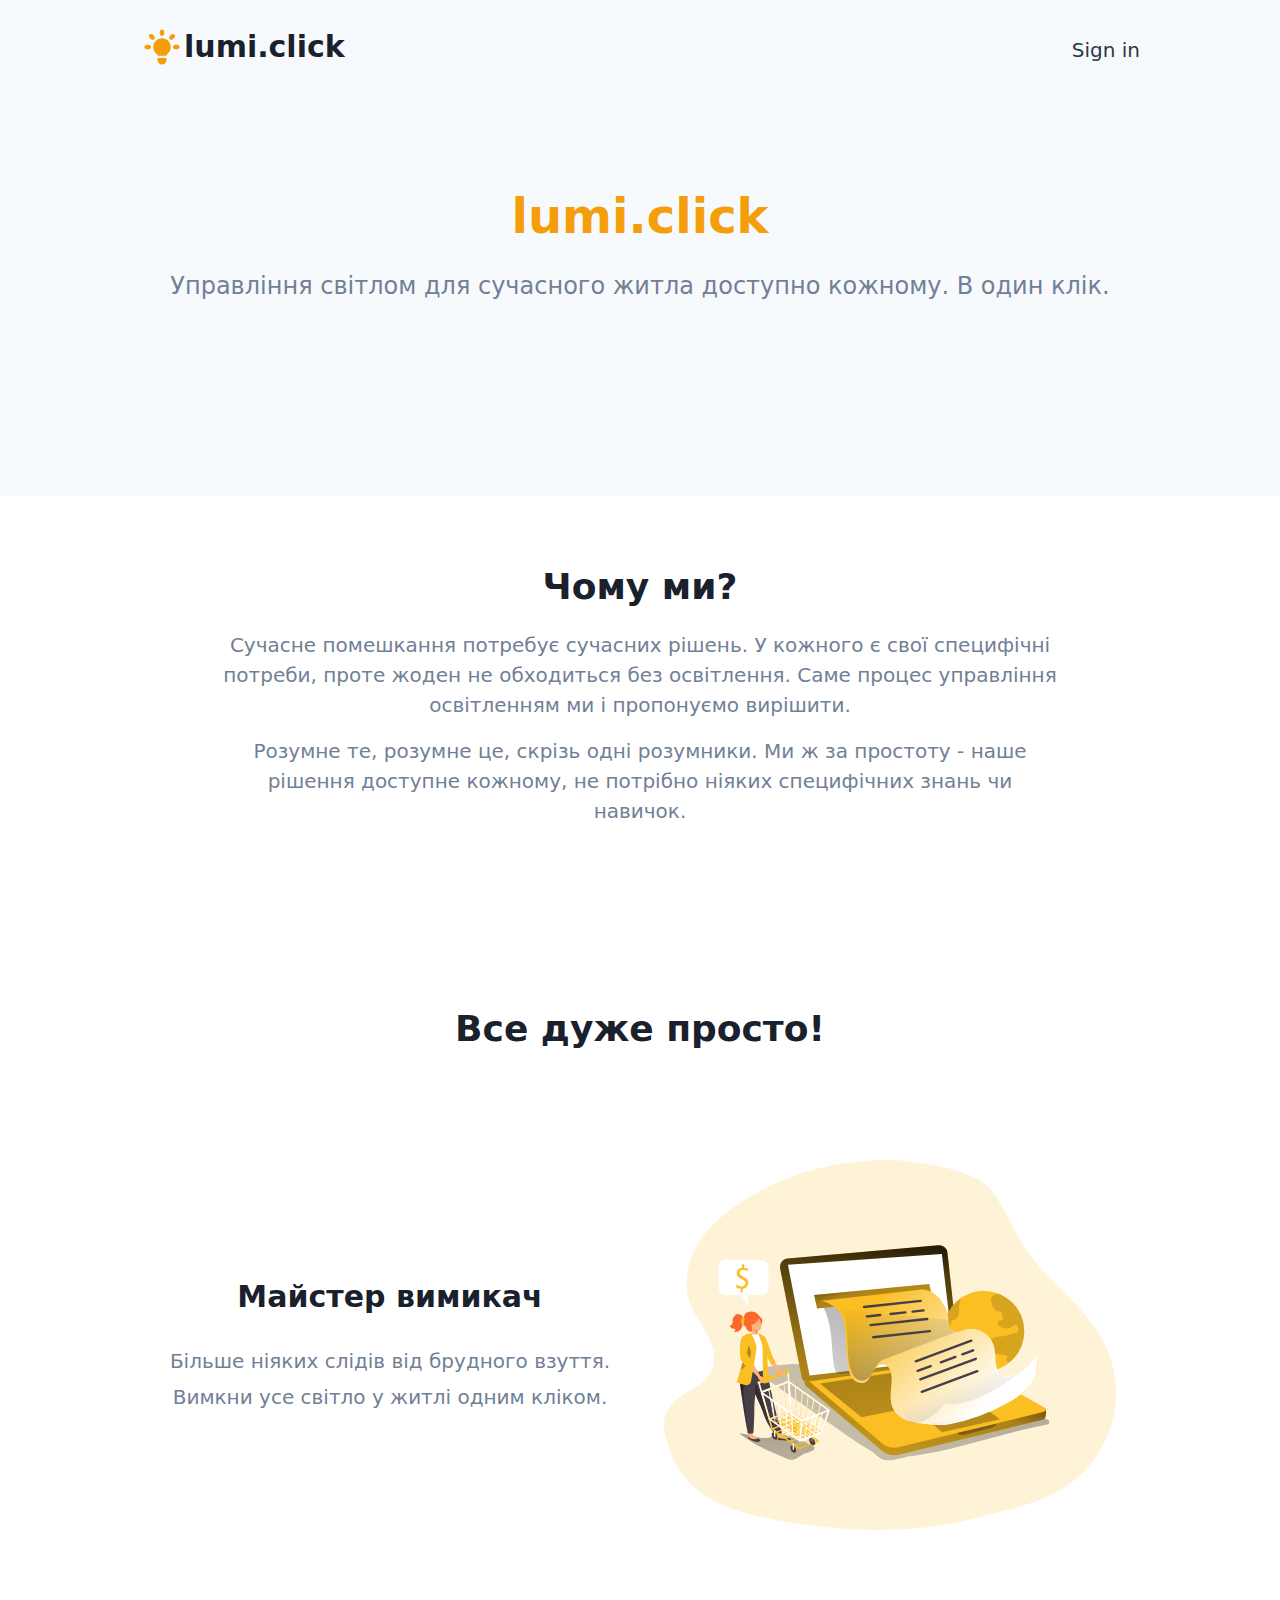
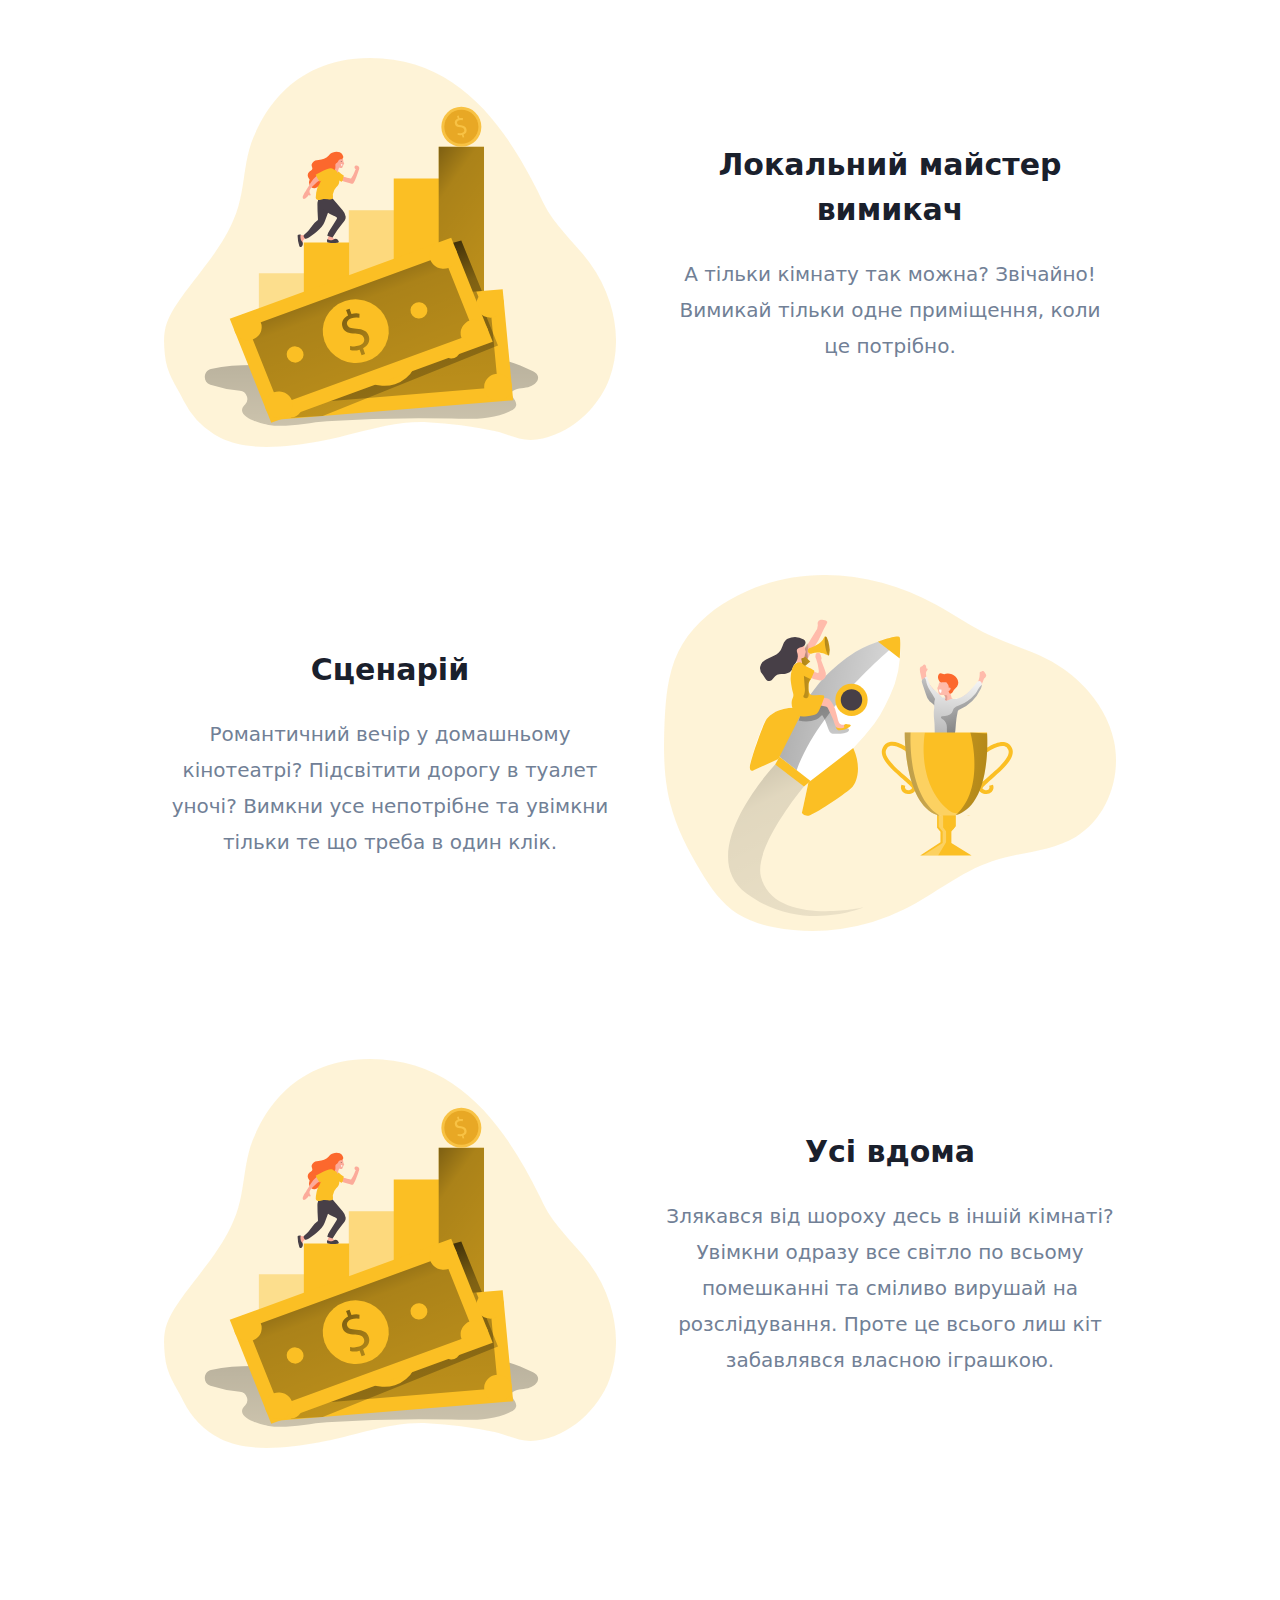
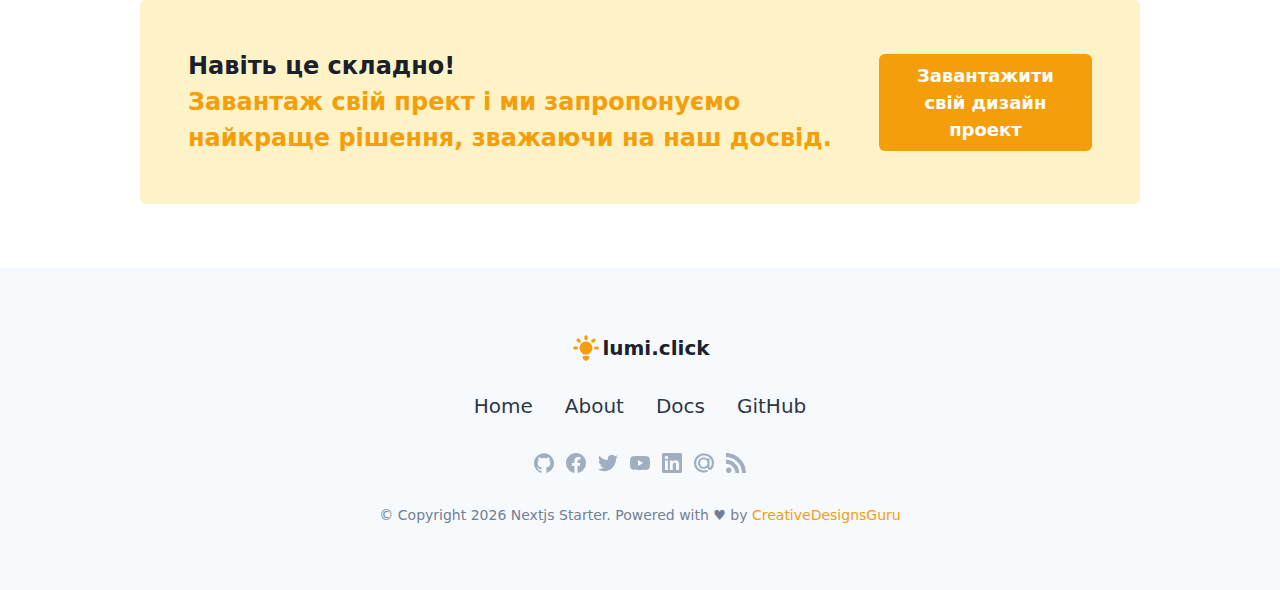
==== index.html @ 8483d34b "Initial commit" ====
<!DOCTYPE html><html lang="en"><head><meta charSet="UTF-8"/><meta name="viewport" content="width=device-width,initial-scale=1"/><link rel="apple-touch-icon" href="/apple-touch-icon.png"/><link rel="icon" type="image/png" sizes="32x32" href="/favicon-32x32.png"/><link rel="icon" type="image/png" sizes="16x16" href="/favicon-16x16.png"/><link rel="icon" href="/favicon.ico"/><title>Nextjs Starter</title><meta name="robots" content="index,follow"/><meta name="googlebot" content="index,follow"/><meta name="description" content="Starter code for your Nextjs Boilerplate with Tailwind CSS"/><meta property="og:title" content="Nextjs Starter"/><meta property="og:description" content="Starter code for your Nextjs Boilerplate with Tailwind CSS"/><meta property="og:locale" content="en"/><meta property="og:site_name" content="lumi.click"/><meta name="next-head-count" content="14"/><link rel="preload" href="/_next/static/css/8cf9962111220d22.css" as="style"/><link rel="stylesheet" href="/_next/static/css/8cf9962111220d22.css" data-n-g=""/><noscript data-n-css=""></noscript><script defer="" nomodule="" src="/_next/static/chunks/polyfills-5cd94c89d3acac5f.js"></script><script src="/_next/static/chunks/webpack-f5b3ce76e795e3cc.js" defer=""></script><script src="/_next/static/chunks/framework-91d7f78b5b4003c8.js" defer=""></script><script src="/_next/static/chunks/main-b5173aa503e97b9c.js" defer=""></script><script src="/_next/static/chunks/pages/_app-13ada0354d6eac2b.js" defer=""></script><script src="/_next/static/chunks/174-a4b63ca6bd18e74b.js" defer=""></script><script src="/_next/static/chunks/pages/index-9143b2b9af603353.js" defer=""></script><script src="/_next/static/UaMx3d2eZ01RoCWuK9oNl/_buildManifest.js" defer=""></script><script src="/_next/static/UaMx3d2eZ01RoCWuK9oNl/_ssgManifest.js" defer=""></script><script src="/_next/static/UaMx3d2eZ01RoCWuK9oNl/_middlewareManifest.js" defer=""></script><style id="__jsx-4057204961">.navbar.jsx-4057204961 li:not(:first-child){margin-top:0;}.navbar.jsx-4057204961 li:not(:last-child){margin-right:1.25rem;}</style><style id="__jsx-2452873545">.btn.jsx-2452873545{border-radius:.375rem;display:inline-block;text-align:center;}.btn-base.jsx-2452873545{font-size:1.125rem;font-weight:600;padding:.5rem 1rem;}.btn-xl.jsx-2452873545{font-size:1.25rem;font-weight:800;padding:1rem 1.5rem;}.btn-primary.jsx-2452873545{--tw-bg-opacity:1;--tw-text-opacity:1;background-color:rgb(245 158 11/var(--tw-bg-opacity));color:rgb(255 255 255/var(--tw-text-opacity));}.btn-primary.jsx-2452873545:hover{--tw-bg-opacity:1;background-color:rgb(217 119 6/var(--tw-bg-opacity));}</style><style id="__jsx-386846369">.footer-icon-list.jsx-386846369 a:not(:last-child){margin-right:.75rem;}.footer-icon-list.jsx-386846369 a{--tw-text-opacity:1;color:rgb(160 174 192/var(--tw-text-opacity));}.footer-icon-list.jsx-386846369 a:hover{--tw-text-opacity:1;color:rgb(74 85 104/var(--tw-text-opacity));}.footer-icon-list.jsx-386846369 svg{fill:currentColor;height:1.25rem;width:1.25rem;}</style><style id="__jsx-3513251595">.footer-copyright.jsx-3513251595 a{--tw-text-opacity:1;color:rgb(245 158 11/var(--tw-text-opacity));}.footer-copyright.jsx-3513251595 a:hover{-webkit-text-decoration-line:underline;-webkit-text-decoration-line:underline;text-decoration-line:underline;}</style><style id="__jsx-541721229">.navbar.jsx-541721229 li{margin-left:1rem;margin-right:1rem;}</style></head><body><div id="__next" data-reactroot=""><div class="antialiased text-gray-600"><div class="bg-gray-100"><div class="max-w-screen-lg mx-auto px-3 py-6"><div class="jsx-4057204961 flex flex-wrap justify-between items-center"><div class="jsx-4057204961"><a class="jsx-4057204961" href="/"><span class="text-gray-900 inline-flex items-center font-semibold text-3xl"><svg width="44" height="44" viewBox="0 0 20 20" fill="none" xmlns="http://www.w3.org/2000/svg"> <path d="M11 3C11 2.44772 10.5523 2 10 2C9.44771 2 9 2.44772 9 3V4C9 4.55228 9.44771 5 10 5C10.5523 5 11 4.55228 11 4V3Z" fill="#F59E0B"></path> <path d="M15.6568 5.75731C16.0473 5.36678 16.0473 4.73362 15.6568 4.34309C15.2663 3.95257 14.6331 3.95257 14.2426 4.34309L13.5355 5.0502C13.145 5.44072 13.145 6.07389 13.5355 6.46441C13.926 6.85494 14.5592 6.85494 14.9497 6.46441L15.6568 5.75731Z" fill="#F59E0B"></path> <path d="M18 10C18 10.5523 17.5523 11 17 11H16C15.4477 11 15 10.5523 15 10C15 9.44771 15.4477 9 16 9H17C17.5523 9 18 9.44771 18 10Z" fill="#F59E0B"></path> <path d="M5.05019 6.46443C5.44071 6.85496 6.07388 6.85496 6.4644 6.46443C6.85493 6.07391 6.85493 5.44074 6.4644 5.05022L5.7573 4.34311C5.36677 3.95259 4.73361 3.95259 4.34308 4.34311C3.95256 4.73363 3.95256 5.3668 4.34308 5.75732L5.05019 6.46443Z" fill="#F59E0B"></path> <path d="M5 10C5 10.5523 4.55228 11 4 11H3C2.44772 11 2 10.5523 2 10C2 9.44771 2.44772 9 3 9H4C4.55228 9 5 9.44771 5 10Z" fill="#F59E0B"></path> <path d="M8 16V15H12V16C12 17.1046 11.1046 18 10 18C8.89543 18 8 17.1046 8 16Z" fill="#F59E0B"></path> <path d="M12.0009 14C12.0155 13.6597 12.2076 13.3537 12.4768 13.1411C13.4046 12.4086 14 11.2738 14 10C14 7.79086 12.2091 6 10 6C7.79086 6 6 7.79086 6 10C6 11.2738 6.59545 12.4086 7.52319 13.1411C7.79241 13.3537 7.98451 13.6597 7.99911 14H12.0009Z" fill="#F59E0B"></path> </svg>lumi.click</span></a></div><nav class="jsx-4057204961"><ul class="jsx-4057204961 navbar flex items-center font-medium text-xl text-gray-800"><li><a href="/">Sign in</a></li></ul></nav></div></div><div class="max-w-screen-lg mx-auto px-3 pt-20 pb-32"><header class="text-center"><h1 class="text-5xl text-gray-900 font-bold whitespace-pre-line leading-hero"><span class="text-primary-500">lumi.click</span></h1><div class="text-2xl mt-4 mb-16">Управління світлом для сучасного житла доступно кожному. В один клік.</div></header></div></div><div class="max-w-screen-lg mx-auto px-3 py-16"><div class="mb-12 text-center"><h2 class="text-4xl text-gray-900 font-bold">Чому ми?</h2><div class="mt-4 text-xl md:px-20">Сучасне помешкання потребує сучасних рішень. У кожного є свої специфічні потреби, проте жоден не обходиться без освітлення. Саме процес управління освітленням ми і пропонуємо вирішити.</div><div class="mt-4 text-xl md:px-20">Розумне те, розумне це, скрізь одні розумники. Ми ж за простоту - наше рішення доступне кожному, не потрібно ніяких специфічних знань чи навичок.
</div></div></div><div class="max-w-screen-lg mx-auto px-3 py-16"><div class="mb-12 text-center"><h2 class="text-4xl text-gray-900 font-bold">Все дуже просто!</h2></div><div class="mt-20 flex flex-wrap items-center"><div class="w-full sm:w-1/2 text-center sm:px-6"><h3 class="text-3xl text-gray-900 font-semibold">Майстер вимикач</h3><div class="mt-6 text-xl leading-9">Більше ніяких слідів від брудного взуття. Вимкни усе світло у житлі одним кліком.</div></div><div class="w-full sm:w-1/2 p-6"><img src="/assets/images/feature.svg" alt="First feature alt text"/></div></div><div class="mt-20 flex flex-wrap items-center flex-row-reverse"><div class="w-full sm:w-1/2 text-center sm:px-6"><h3 class="text-3xl text-gray-900 font-semibold">Локальний майстер вимикач</h3><div class="mt-6 text-xl leading-9">А тільки кімнату так можна? Звічайно! Вимикай тільки одне приміщення, коли це потрібно.</div></div><div class="w-full sm:w-1/2 p-6"><img src="/assets/images/feature2.svg" alt="Second feature alt text"/></div></div><div class="mt-20 flex flex-wrap items-center"><div class="w-full sm:w-1/2 text-center sm:px-6"><h3 class="text-3xl text-gray-900 font-semibold">Сценарій</h3><div class="mt-6 text-xl leading-9">Романтичний вечір у домашньому кінотеатрі? Підсвітити дорогу в туалет уночі? Вимкни усе непотрібне та увімкни тільки те що треба в один клік.</div></div><div class="w-full sm:w-1/2 p-6"><img src="/assets/images/feature3.svg" alt="Third feature alt text"/></div></div><div class="mt-20 flex flex-wrap items-center flex-row-reverse"><div class="w-full sm:w-1/2 text-center sm:px-6"><h3 class="text-3xl text-gray-900 font-semibold">Усі вдома</h3><div class="mt-6 text-xl leading-9">Злякався від шороху десь в іншій кімнаті? Увімкни одразу все світло по всьому помешканні та сміливо вирушай на розслідування. Проте це всього лиш кіт забавлявся власною іграшкою.</div></div><div class="w-full sm:w-1/2 p-6"><img src="/assets/images/feature2.svg" alt="Second feature alt text"/></div></div></div><div class="max-w-screen-lg mx-auto px-3 py-16"><div class="text-center flex flex-col p-4 sm:text-left sm:flex-row sm:items-center sm:justify-between sm:p-12 bg-primary-100 rounded-md"><div class="text-2xl font-semibold"><div class="text-gray-900">Навіть це складно!</div><div class="text-primary-500">Завантаж свій прект і ми запропонуємо найкраще рішення, зважаючи на наш досвід.</div></div><div class="whitespace-no-wrap mt-3 sm:mt-0 sm:ml-2"><a href="/#"><div class="jsx-2452873545 btn btn-base btn-primary">Завантажити свій дизайн проект</div></a></div></div></div><div class="bg-gray-100"><div class="max-w-screen-lg mx-auto px-3 py-16"><div class="jsx-541721229 text-center"><span class="text-gray-900 inline-flex items-center font-semibold text-xl"><svg width="32" height="32" viewBox="0 0 20 20" fill="none" xmlns="http://www.w3.org/2000/svg"> <path d="M11 3C11 2.44772 10.5523 2 10 2C9.44771 2 9 2.44772 9 3V4C9 4.55228 9.44771 5 10 5C10.5523 5 11 4.55228 11 4V3Z" fill="#F59E0B"></path> <path d="M15.6568 5.75731C16.0473 5.36678 16.0473 4.73362 15.6568 4.34309C15.2663 3.95257 14.6331 3.95257 14.2426 4.34309L13.5355 5.0502C13.145 5.44072 13.145 6.07389 13.5355 6.46441C13.926 6.85494 14.5592 6.85494 14.9497 6.46441L15.6568 5.75731Z" fill="#F59E0B"></path> <path d="M18 10C18 10.5523 17.5523 11 17 11H16C15.4477 11 15 10.5523 15 10C15 9.44771 15.4477 9 16 9H17C17.5523 9 18 9.44771 18 10Z" fill="#F59E0B"></path> <path d="M5.05019 6.46443C5.44071 6.85496 6.07388 6.85496 6.4644 6.46443C6.85493 6.07391 6.85493 5.44074 6.4644 5.05022L5.7573 4.34311C5.36677 3.95259 4.73361 3.95259 4.34308 4.34311C3.95256 4.73363 3.95256 5.3668 4.34308 5.75732L5.05019 6.46443Z" fill="#F59E0B"></path> <path d="M5 10C5 10.5523 4.55228 11 4 11H3C2.44772 11 2 10.5523 2 10C2 9.44771 2.44772 9 3 9H4C4.55228 9 5 9.44771 5 10Z" fill="#F59E0B"></path> <path d="M8 16V15H12V16C12 17.1046 11.1046 18 10 18C8.89543 18 8 17.1046 8 16Z" fill="#F59E0B"></path> <path d="M12.0009 14C12.0155 13.6597 12.2076 13.3537 12.4768 13.1411C13.4046 12.4086 14 11.2738 14 10C14 7.79086 12.2091 6 10 6C7.79086 6 6 7.79086 6 10C6 11.2738 6.59545 12.4086 7.52319 13.1411C7.79241 13.3537 7.98451 13.6597 7.99911 14H12.0009Z" fill="#F59E0B"></path> </svg>lumi.click</span><nav class="jsx-541721229"><ul class="jsx-541721229 navbar mt-5 flex flex-row justify-center font-medium text-xl text-gray-800"><li><a href="/">Home</a></li><li><a href="/">About</a></li><li><a href="/">Docs</a></li><li><a href="https://github.com/ixartz/Next-JS-Landing-Page-Starter-Template">GitHub</a></li></ul></nav><div class="jsx-541721229 mt-8 flex justify-center"><div class="jsx-386846369 footer-icon-list flex flex-wrap"><a href="/"><svg viewBox="0 0 24 24" xmlns="http://www.w3.org/2000/svg"><path d="M12 .297c-6.63 0-12 5.373-12 12 0 5.303 3.438 9.8 8.205 11.385.6.113.82-.258.82-.577 0-.285-.01-1.04-.015-2.04-3.338.724-4.042-1.61-4.042-1.61C4.422 18.07 3.633 17.7 3.633 17.7c-1.087-.744.084-.729.084-.729 1.205.084 1.838 1.236 1.838 1.236 1.07 1.835 2.809 1.305 3.495.998.108-.776.417-1.305.76-1.605-2.665-.3-5.466-1.332-5.466-5.93 0-1.31.465-2.38 1.235-3.22-.135-.303-.54-1.523.105-3.176 0 0 1.005-.322 3.3 1.23.96-.267 1.98-.399 3-.405 1.02.006 2.04.138 3 .405 2.28-1.552 3.285-1.23 3.285-1.23.645 1.653.24 2.873.12 3.176.765.84 1.23 1.91 1.23 3.22 0 4.61-2.805 5.625-5.475 5.92.42.36.81 1.096.81 2.22 0 1.606-.015 2.896-.015 3.286 0 .315.21.69.825.57C20.565 22.092 24 17.592 24 12.297c0-6.627-5.373-12-12-12"></path></svg></a><a href="/"><svg viewBox="0 0 24 24" xmlns="http://www.w3.org/2000/svg"><path d="M23.998 12c0-6.628-5.372-12-11.999-12C5.372 0 0 5.372 0 12c0 5.988 4.388 10.952 10.124 11.852v-8.384H7.078v-3.469h3.046V9.356c0-3.008 1.792-4.669 4.532-4.669 1.313 0 2.686.234 2.686.234v2.953H15.83c-1.49 0-1.955.925-1.955 1.874V12h3.328l-.532 3.469h-2.796v8.384c5.736-.9 10.124-5.864 10.124-11.853z"></path></svg></a><a href="/"><svg viewBox="0 0 24 24" xmlns="http://www.w3.org/2000/svg"><path d="M23.954 4.569a10 10 0 01-2.825.775 4.958 4.958 0 002.163-2.723c-.951.555-2.005.959-3.127 1.184a4.92 4.92 0 00-8.384 4.482C7.691 8.094 4.066 6.13 1.64 3.161a4.822 4.822 0 00-.666 2.475c0 1.71.87 3.213 2.188 4.096a4.904 4.904 0 01-2.228-.616v.061a4.923 4.923 0 003.946 4.827 4.996 4.996 0 01-2.212.085 4.937 4.937 0 004.604 3.417 9.868 9.868 0 01-6.102 2.105c-.39 0-.779-.023-1.17-.067a13.995 13.995 0 007.557 2.209c9.054 0 13.999-7.496 13.999-13.986 0-.209 0-.42-.015-.63a9.936 9.936 0 002.46-2.548l-.047-.02z"></path></svg></a><a href="/"><svg xmlns="http://www.w3.org/2000/svg" viewBox="0 0 24 24"><path d="M23.495 6.205a3.007 3.007 0 00-2.088-2.088c-1.87-.501-9.396-.501-9.396-.501s-7.507-.01-9.396.501A3.007 3.007 0 00.527 6.205a31.247 31.247 0 00-.522 5.805 31.247 31.247 0 00.522 5.783 3.007 3.007 0 002.088 2.088c1.868.502 9.396.502 9.396.502s7.506 0 9.396-.502a3.007 3.007 0 002.088-2.088 31.247 31.247 0 00.5-5.783 31.247 31.247 0 00-.5-5.805zM9.609 15.601V8.408l6.264 3.602z"></path></svg></a><a href="/"><svg viewBox="0 0 24 24" xmlns="http://www.w3.org/2000/svg"><path d="M20.447 20.452h-3.554v-5.569c0-1.328-.027-3.037-1.852-3.037-1.853 0-2.136 1.445-2.136 2.939v5.667H9.351V9h3.414v1.561h.046c.477-.9 1.637-1.85 3.37-1.85 3.601 0 4.267 2.37 4.267 5.455v6.286zM5.337 7.433a2.062 2.062 0 01-2.063-2.065 2.064 2.064 0 112.063 2.065zm1.782 13.019H3.555V9h3.564v11.452zM22.225 0H1.771C.792 0 0 .774 0 1.729v20.542C0 23.227.792 24 1.771 24h20.451C23.2 24 24 23.227 24 22.271V1.729C24 .774 23.2 0 22.222 0h.003z"></path></svg></a><a href="/"><svg viewBox="0 0 24 24" xmlns="http://www.w3.org/2000/svg"><path d="M11.585 5.267c1.834 0 3.558.811 4.824 2.08v.004c0-.609.41-1.068.979-1.068h.145c.891 0 1.073.842 1.073 1.109l.005 9.475c-.063.621.64.941 1.029.543 1.521-1.564 3.342-8.038-.946-11.79-3.996-3.497-9.357-2.921-12.209-.955-3.031 2.091-4.971 6.718-3.086 11.064 2.054 4.74 7.931 6.152 11.424 4.744 1.769-.715 2.586 1.676.749 2.457-2.776 1.184-10.502 1.064-14.11-5.188C-.977 13.521-.847 6.093 5.62 2.245 10.567-.698 17.09.117 21.022 4.224c4.111 4.294 3.872 12.334-.139 15.461-1.816 1.42-4.516.037-4.498-2.031l-.019-.678c-1.265 1.256-2.948 1.988-4.782 1.988-3.625 0-6.813-3.189-6.813-6.812 0-3.659 3.189-6.885 6.814-6.885zm4.561 6.623c-.137-2.653-2.106-4.249-4.484-4.249h-.09c-2.745 0-4.268 2.159-4.268 4.61 0 2.747 1.842 4.481 4.256 4.481 2.693 0 4.464-1.973 4.592-4.306l-.006-.536z"></path></svg></a><a href="/"><svg viewBox="0 0 24 24" xmlns="http://www.w3.org/2000/svg"><path d="M19.199 24C19.199 13.467 10.533 4.8 0 4.8V0c13.165 0 24 10.835 24 24h-4.801zM3.291 17.415a3.3 3.3 0 013.293 3.295A3.303 3.303 0 013.283 24C1.47 24 0 22.526 0 20.71s1.475-3.294 3.291-3.295zM15.909 24h-4.665c0-6.169-5.075-11.245-11.244-11.245V8.09c8.727 0 15.909 7.184 15.909 15.91z"></path></svg></a></div></div><div class="jsx-541721229 mt-8 text-sm"><div class="jsx-3513251595 footer-copyright">© Copyright <!-- -->2023<!-- --> <!-- -->Nextjs Starter<!-- -->. Powered with<!-- --> <span role="img" aria-label="Love" class="jsx-3513251595">♥</span> <!-- -->by <a href="https://creativedesignsguru.com" class="jsx-3513251595">CreativeDesignsGuru</a></div></div></div></div></div></div></div><script id="__NEXT_DATA__" type="application/json">{"props":{"pageProps":{}},"page":"/","query":{},"buildId":"UaMx3d2eZ01RoCWuK9oNl","nextExport":true,"autoExport":true,"isFallback":false,"scriptLoader":[]}</script></body></html>
---- _next/static/css/8cf9962111220d22.css ----
/*! tailwindcss v3.0.17 | MIT License | https://tailwindcss.com*/*,:after,:before{border:0 solid #edf2f7;box-sizing:border-box}:after,:before{--tw-content:""}html{-webkit-text-size-adjust:100%;font-family:ui-sans-serif,system-ui,-apple-system,BlinkMacSystemFont,Segoe UI,Roboto,Helvetica Neue,Arial,Noto Sans,sans-serif,Apple Color Emoji,Segoe UI Emoji,Segoe UI Symbol,Noto Color Emoji;line-height:1.5;-moz-tab-size:4;-o-tab-size:4;tab-size:4}body{line-height:inherit;margin:0}hr{border-top-width:1px;color:inherit;height:0}abbr:where([title]){-webkit-text-decoration:underline dotted;text-decoration:underline dotted}h1,h2,h3,h4,h5,h6{font-size:inherit;font-weight:inherit}a{color:inherit;text-decoration:inherit}b,strong{font-weight:bolder}code,kbd,pre,samp{font-family:ui-monospace,SFMono-Regular,Menlo,Monaco,Consolas,Liberation Mono,Courier New,monospace;font-size:1em}small{font-size:80%}sub,sup{font-size:75%;line-height:0;position:relative;vertical-align:baseline}sub{bottom:-.25em}sup{top:-.5em}table{border-collapse:collapse;border-color:inherit;text-indent:0}button,input,optgroup,select,textarea{color:inherit;font-family:inherit;font-size:100%;line-height:inherit;margin:0;padding:0}button,select{text-transform:none}[type=button],[type=reset],[type=submit],button{-webkit-appearance:button;background-color:transparent;background-image:none}:-moz-focusring{outline:auto}:-moz-ui-invalid{box-shadow:none}progress{vertical-align:baseline}::-webkit-inner-spin-button,::-webkit-outer-spin-button{height:auto}[type=search]{-webkit-appearance:textfield;outline-offset:-2px}::-webkit-search-decoration{-webkit-appearance:none}::-webkit-file-upload-button{-webkit-appearance:button;font:inherit}summary{display:list-item}blockquote,dd,dl,fieldset,figure,h1,h2,h3,h4,h5,h6,hr,p,pre{margin:0}fieldset,legend{padding:0}menu,ol,ul{list-style:none;margin:0;padding:0}textarea{resize:vertical}input::-moz-placeholder,textarea::-moz-placeholder{color:#cbd5e0;opacity:1}input:-ms-input-placeholder,textarea:-ms-input-placeholder{color:#cbd5e0;opacity:1}input::placeholder,textarea::placeholder{color:#cbd5e0;opacity:1}[role=button],button{cursor:pointer}:disabled{cursor:default}audio,canvas,embed,iframe,img,object,svg,video{display:block;vertical-align:middle}img,video{height:auto;max-width:100%}[hidden]{display:none}*,:after,:before{--tw-translate-x:0;--tw-translate-y:0;--tw-rotate:0;--tw-skew-x:0;--tw-skew-y:0;--tw-scale-x:1;--tw-scale-y:1;--tw-pan-x: ;--tw-pan-y: ;--tw-pinch-zoom: ;--tw-scroll-snap-strictness:proximity;--tw-ordinal: ;--tw-slashed-zero: ;--tw-numeric-figure: ;--tw-numeric-spacing: ;--tw-numeric-fraction: ;--tw-ring-inset: ;--tw-ring-offset-width:0px;--tw-ring-offset-color:#fff;--tw-ring-color:rgba(59,130,246,.5);--tw-ring-offset-shadow:0 0 #0000;--tw-ring-shadow:0 0 #0000;--tw-shadow:0 0 #0000;--tw-shadow-colored:0 0 #0000;--tw-blur: ;--tw-brightness: ;--tw-contrast: ;--tw-grayscale: ;--tw-hue-rotate: ;--tw-invert: ;--tw-saturate: ;--tw-sepia: ;--tw-drop-shadow: ;--tw-backdrop-blur: ;--tw-backdrop-brightness: ;--tw-backdrop-contrast: ;--tw-backdrop-grayscale: ;--tw-backdrop-hue-rotate: ;--tw-backdrop-invert: ;--tw-backdrop-opacity: ;--tw-backdrop-saturate: }.mx-auto{margin-left:auto;margin-right:auto}.mt-3{margin-top:.75rem}.mt-20{margin-top:5rem}.mt-6{margin-top:1.5rem}.mt-5{margin-top:1.25rem}.mt-8{margin-top:2rem}.mt-4{margin-top:1rem}.mb-16{margin-bottom:4rem}.mb-12{margin-bottom:3rem}.inline-block{display:inline-block}.flex{display:flex}.inline-flex{display:inline-flex}.w-full{width:100%}.w-5{width:1.25rem}.max-w-screen-lg{max-width:1024px}.flex-row{flex-direction:row}.flex-row-reverse{flex-direction:row-reverse}.flex-col{flex-direction:column}.flex-wrap{flex-wrap:wrap}.items-center{align-items:center}.justify-center{justify-content:center}.justify-between{justify-content:space-between}.whitespace-pre-line{white-space:pre-line}.rounded-md{border-radius:.375rem}.bg-primary-100{--tw-bg-opacity:1;background-color:rgb(254 243 199/var(--tw-bg-opacity))}.bg-gray-100{--tw-bg-opacity:1;background-color:rgb(247 250 252/var(--tw-bg-opacity))}.fill-current{fill:currentColor}.p-4{padding:1rem}.p-6{padding:1.5rem}.py-2{padding-bottom:.5rem;padding-top:.5rem}.py-4{padding-bottom:1rem;padding-top:1rem}.px-3{padding-left:.75rem;padding-right:.75rem}.py-16{padding-bottom:4rem;padding-top:4rem}.py-6{padding-bottom:1.5rem;padding-top:1.5rem}.pt-20{padding-top:5rem}.pb-32{padding-bottom:8rem}.text-center{text-align:center}.text-lg{font-size:1.125rem}.text-xl{font-size:1.25rem}.text-2xl{font-size:1.5rem}.text-3xl{font-size:1.875rem}.text-sm{font-size:.875rem}.text-5xl{font-size:3rem}.text-4xl{font-size:2.25rem}.font-semibold{font-weight:600}.font-extrabold{font-weight:800}.font-medium{font-weight:500}.font-bold{font-weight:700}.leading-9{line-height:2.25rem}.leading-hero{line-height:4.5rem}.text-white{--tw-text-opacity:1;color:rgb(255 255 255/var(--tw-text-opacity))}.text-gray-900{--tw-text-opacity:1;color:rgb(26 32 44/var(--tw-text-opacity))}.text-primary-500{--tw-text-opacity:1;color:rgb(245 158 11/var(--tw-text-opacity))}.text-gray-800{--tw-text-opacity:1;color:rgb(45 55 72/var(--tw-text-opacity))}.text-gray-600{--tw-text-opacity:1;color:rgb(113 128 150/var(--tw-text-opacity))}.antialiased{-webkit-font-smoothing:antialiased;-moz-osx-font-smoothing:grayscale}@media (min-width:640px){.sm\:mt-0{margin-top:0}.sm\:ml-2{margin-left:.5rem}.sm\:w-1\/2{width:50%}.sm\:flex-row{flex-direction:row}.sm\:items-center{align-items:center}.sm\:justify-between{justify-content:space-between}.sm\:p-12{padding:3rem}.sm\:px-6{padding-left:1.5rem;padding-right:1.5rem}.sm\:text-left{text-align:left}}@media (min-width:768px){.md\:px-20{padding-left:5rem;padding-right:5rem}}
---- _next/static/css/8cf9962111220d22.css ----
/*! tailwindcss v3.0.17 | MIT License | https://tailwindcss.com*/*,:after,:before{border:0 solid #edf2f7;box-sizing:border-box}:after,:before{--tw-content:""}html{-webkit-text-size-adjust:100%;font-family:ui-sans-serif,system-ui,-apple-system,BlinkMacSystemFont,Segoe UI,Roboto,Helvetica Neue,Arial,Noto Sans,sans-serif,Apple Color Emoji,Segoe UI Emoji,Segoe UI Symbol,Noto Color Emoji;line-height:1.5;-moz-tab-size:4;-o-tab-size:4;tab-size:4}body{line-height:inherit;margin:0}hr{border-top-width:1px;color:inherit;height:0}abbr:where([title]){-webkit-text-decoration:underline dotted;text-decoration:underline dotted}h1,h2,h3,h4,h5,h6{font-size:inherit;font-weight:inherit}a{color:inherit;text-decoration:inherit}b,strong{font-weight:bolder}code,kbd,pre,samp{font-family:ui-monospace,SFMono-Regular,Menlo,Monaco,Consolas,Liberation Mono,Courier New,monospace;font-size:1em}small{font-size:80%}sub,sup{font-size:75%;line-height:0;position:relative;vertical-align:baseline}sub{bottom:-.25em}sup{top:-.5em}table{border-collapse:collapse;border-color:inherit;text-indent:0}button,input,optgroup,select,textarea{color:inherit;font-family:inherit;font-size:100%;line-height:inherit;margin:0;padding:0}button,select{text-transform:none}[type=button],[type=reset],[type=submit],button{-webkit-appearance:button;background-color:transparent;background-image:none}:-moz-focusring{outline:auto}:-moz-ui-invalid{box-shadow:none}progress{vertical-align:baseline}::-webkit-inner-spin-button,::-webkit-outer-spin-button{height:auto}[type=search]{-webkit-appearance:textfield;outline-offset:-2px}::-webkit-search-decoration{-webkit-appearance:none}::-webkit-file-upload-button{-webkit-appearance:button;font:inherit}summary{display:list-item}blockquote,dd,dl,fieldset,figure,h1,h2,h3,h4,h5,h6,hr,p,pre{margin:0}fieldset,legend{padding:0}menu,ol,ul{list-style:none;margin:0;padding:0}textarea{resize:vertical}input::-moz-placeholder,textarea::-moz-placeholder{color:#cbd5e0;opacity:1}input:-ms-input-placeholder,textarea:-ms-input-placeholder{color:#cbd5e0;opacity:1}input::placeholder,textarea::placeholder{color:#cbd5e0;opacity:1}[role=button],button{cursor:pointer}:disabled{cursor:default}audio,canvas,embed,iframe,img,object,svg,video{display:block;vertical-align:middle}img,video{height:auto;max-width:100%}[hidden]{display:none}*,:after,:before{--tw-translate-x:0;--tw-translate-y:0;--tw-rotate:0;--tw-skew-x:0;--tw-skew-y:0;--tw-scale-x:1;--tw-scale-y:1;--tw-pan-x: ;--tw-pan-y: ;--tw-pinch-zoom: ;--tw-scroll-snap-strictness:proximity;--tw-ordinal: ;--tw-slashed-zero: ;--tw-numeric-figure: ;--tw-numeric-spacing: ;--tw-numeric-fraction: ;--tw-ring-inset: ;--tw-ring-offset-width:0px;--tw-ring-offset-color:#fff;--tw-ring-color:rgba(59,130,246,.5);--tw-ring-offset-shadow:0 0 #0000;--tw-ring-shadow:0 0 #0000;--tw-shadow:0 0 #0000;--tw-shadow-colored:0 0 #0000;--tw-blur: ;--tw-brightness: ;--tw-contrast: ;--tw-grayscale: ;--tw-hue-rotate: ;--tw-invert: ;--tw-saturate: ;--tw-sepia: ;--tw-drop-shadow: ;--tw-backdrop-blur: ;--tw-backdrop-brightness: ;--tw-backdrop-contrast: ;--tw-backdrop-grayscale: ;--tw-backdrop-hue-rotate: ;--tw-backdrop-invert: ;--tw-backdrop-opacity: ;--tw-backdrop-saturate: }.mx-auto{margin-left:auto;margin-right:auto}.mt-3{margin-top:.75rem}.mt-20{margin-top:5rem}.mt-6{margin-top:1.5rem}.mt-5{margin-top:1.25rem}.mt-8{margin-top:2rem}.mt-4{margin-top:1rem}.mb-16{margin-bottom:4rem}.mb-12{margin-bottom:3rem}.inline-block{display:inline-block}.flex{display:flex}.inline-flex{display:inline-flex}.w-full{width:100%}.w-5{width:1.25rem}.max-w-screen-lg{max-width:1024px}.flex-row{flex-direction:row}.flex-row-reverse{flex-direction:row-reverse}.flex-col{flex-direction:column}.flex-wrap{flex-wrap:wrap}.items-center{align-items:center}.justify-center{justify-content:center}.justify-between{justify-content:space-between}.whitespace-pre-line{white-space:pre-line}.rounded-md{border-radius:.375rem}.bg-primary-100{--tw-bg-opacity:1;background-color:rgb(254 243 199/var(--tw-bg-opacity))}.bg-gray-100{--tw-bg-opacity:1;background-color:rgb(247 250 252/var(--tw-bg-opacity))}.fill-current{fill:currentColor}.p-4{padding:1rem}.p-6{padding:1.5rem}.py-2{padding-bottom:.5rem;padding-top:.5rem}.py-4{padding-bottom:1rem;padding-top:1rem}.px-3{padding-left:.75rem;padding-right:.75rem}.py-16{padding-bottom:4rem;padding-top:4rem}.py-6{padding-bottom:1.5rem;padding-top:1.5rem}.pt-20{padding-top:5rem}.pb-32{padding-bottom:8rem}.text-center{text-align:center}.text-lg{font-size:1.125rem}.text-xl{font-size:1.25rem}.text-2xl{font-size:1.5rem}.text-3xl{font-size:1.875rem}.text-sm{font-size:.875rem}.text-5xl{font-size:3rem}.text-4xl{font-size:2.25rem}.font-semibold{font-weight:600}.font-extrabold{font-weight:800}.font-medium{font-weight:500}.font-bold{font-weight:700}.leading-9{line-height:2.25rem}.leading-hero{line-height:4.5rem}.text-white{--tw-text-opacity:1;color:rgb(255 255 255/var(--tw-text-opacity))}.text-gray-900{--tw-text-opacity:1;color:rgb(26 32 44/var(--tw-text-opacity))}.text-primary-500{--tw-text-opacity:1;color:rgb(245 158 11/var(--tw-text-opacity))}.text-gray-800{--tw-text-opacity:1;color:rgb(45 55 72/var(--tw-text-opacity))}.text-gray-600{--tw-text-opacity:1;color:rgb(113 128 150/var(--tw-text-opacity))}.antialiased{-webkit-font-smoothing:antialiased;-moz-osx-font-smoothing:grayscale}@media (min-width:640px){.sm\:mt-0{margin-top:0}.sm\:ml-2{margin-left:.5rem}.sm\:w-1\/2{width:50%}.sm\:flex-row{flex-direction:row}.sm\:items-center{align-items:center}.sm\:justify-between{justify-content:space-between}.sm\:p-12{padding:3rem}.sm\:px-6{padding-left:1.5rem;padding-right:1.5rem}.sm\:text-left{text-align:left}}@media (min-width:768px){.md\:px-20{padding-left:5rem;padding-right:5rem}}
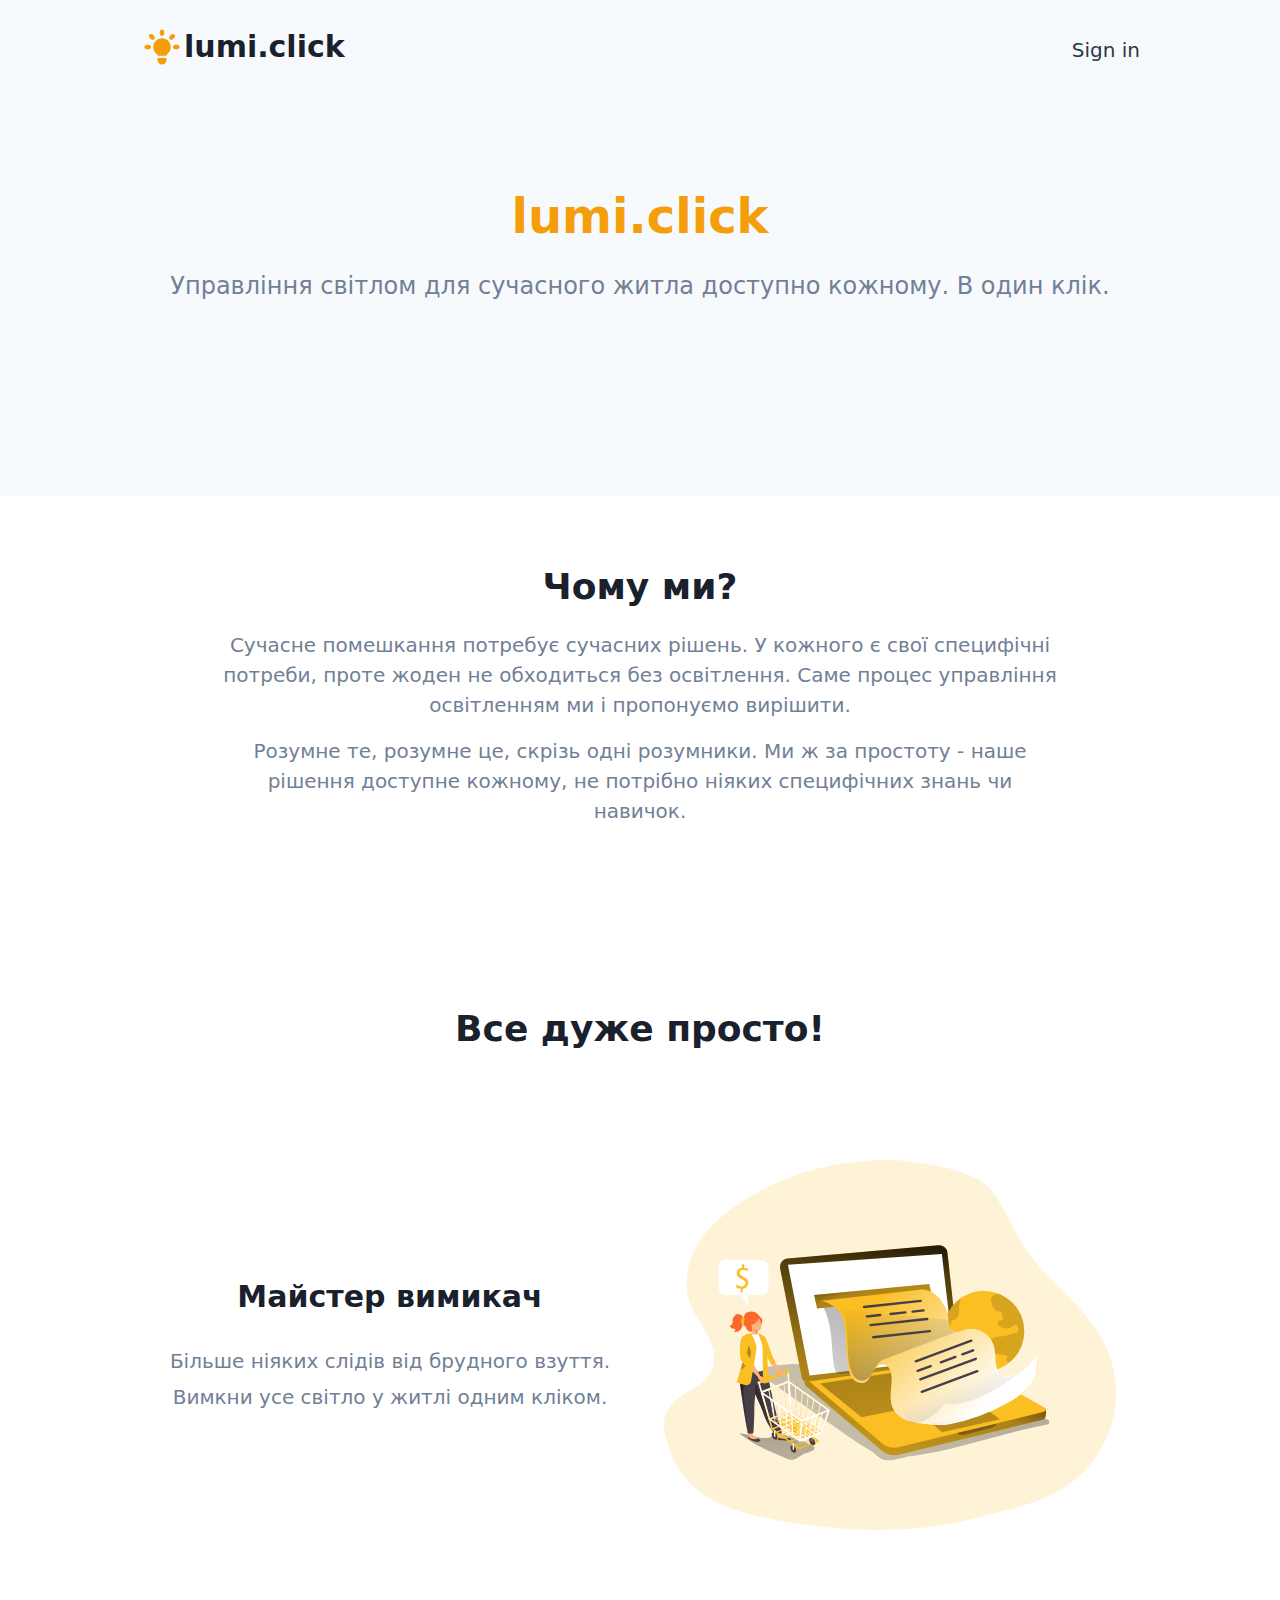
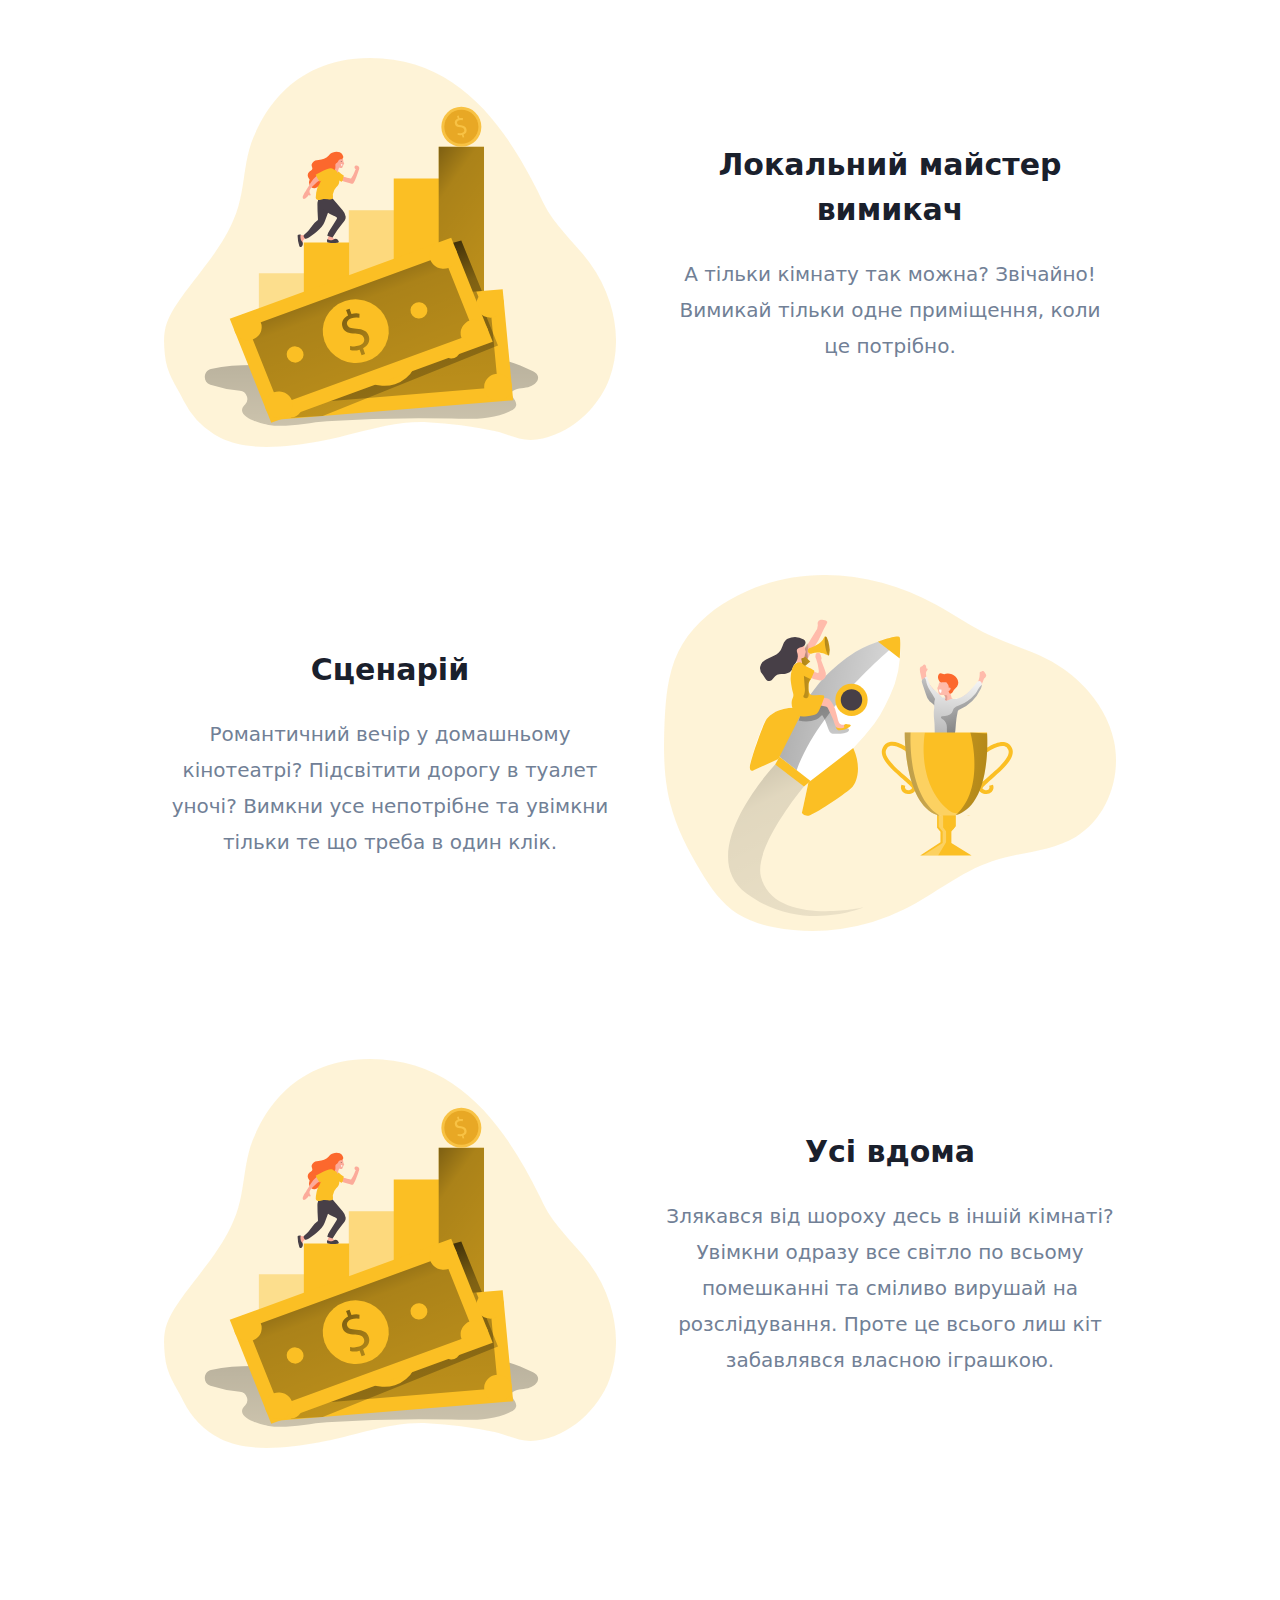
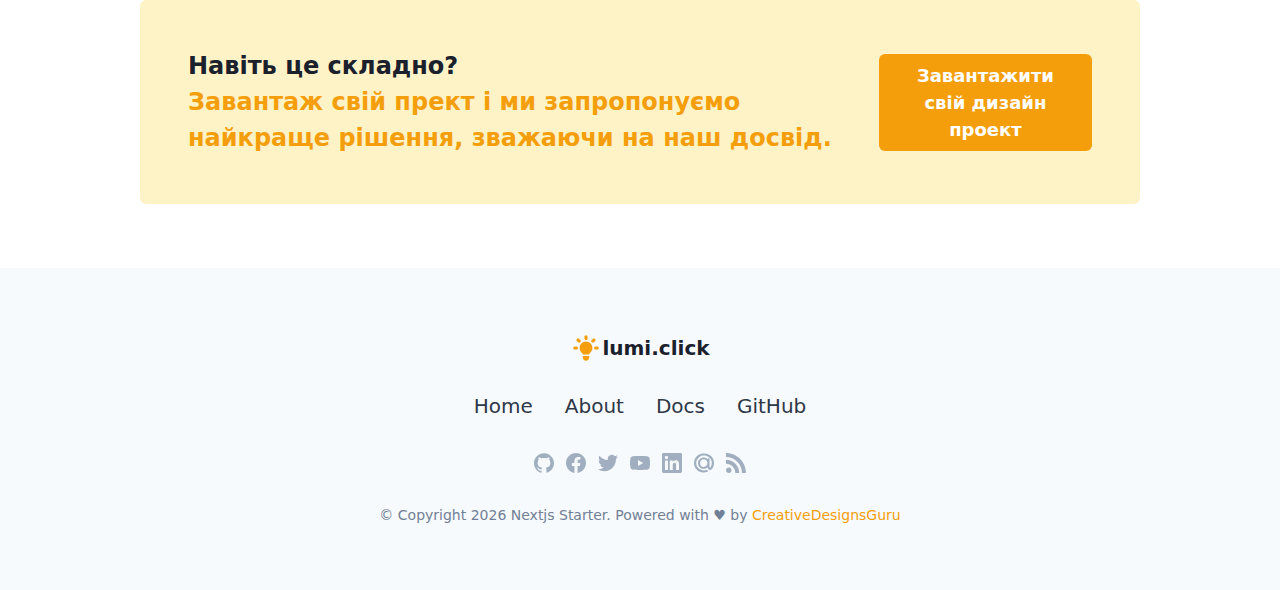
==== commit 42b0893b: "Rebuild" ====
--- a/index.html
+++ b/index.html
@@ -1,2 +1,2 @@
-<!DOCTYPE html><html lang="en"><head><meta charSet="UTF-8"/><meta name="viewport" content="width=device-width,initial-scale=1"/><link rel="apple-touch-icon" href="/apple-touch-icon.png"/><link rel="icon" type="image/png" sizes="32x32" href="/favicon-32x32.png"/><link rel="icon" type="image/png" sizes="16x16" href="/favicon-16x16.png"/><link rel="icon" href="/favicon.ico"/><title>Nextjs Starter</title><meta name="robots" content="index,follow"/><meta name="googlebot" content="index,follow"/><meta name="description" content="Starter code for your Nextjs Boilerplate with Tailwind CSS"/><meta property="og:title" content="Nextjs Starter"/><meta property="og:description" content="Starter code for your Nextjs Boilerplate with Tailwind CSS"/><meta property="og:locale" content="en"/><meta property="og:site_name" content="lumi.click"/><meta name="next-head-count" content="14"/><link rel="preload" href="/_next/static/css/8cf9962111220d22.css" as="style"/><link rel="stylesheet" href="/_next/static/css/8cf9962111220d22.css" data-n-g=""/><noscript data-n-css=""></noscript><script defer="" nomodule="" src="/_next/static/chunks/polyfills-5cd94c89d3acac5f.js"></script><script src="/_next/static/chunks/webpack-f5b3ce76e795e3cc.js" defer=""></script><script src="/_next/static/chunks/framework-91d7f78b5b4003c8.js" defer=""></script><script src="/_next/static/chunks/main-b5173aa503e97b9c.js" defer=""></script><script src="/_next/static/chunks/pages/_app-13ada0354d6eac2b.js" defer=""></script><script src="/_next/static/chunks/174-a4b63ca6bd18e74b.js" defer=""></script><script src="/_next/static/chunks/pages/index-9143b2b9af603353.js" defer=""></script><script src="/_next/static/UaMx3d2eZ01RoCWuK9oNl/_buildManifest.js" defer=""></script><script src="/_next/static/UaMx3d2eZ01RoCWuK9oNl/_ssgManifest.js" defer=""></script><script src="/_next/static/UaMx3d2eZ01RoCWuK9oNl/_middlewareManifest.js" defer=""></script><style id="__jsx-4057204961">.navbar.jsx-4057204961 li:not(:first-child){margin-top:0;}.navbar.jsx-4057204961 li:not(:last-child){margin-right:1.25rem;}</style><style id="__jsx-2452873545">.btn.jsx-2452873545{border-radius:.375rem;display:inline-block;text-align:center;}.btn-base.jsx-2452873545{font-size:1.125rem;font-weight:600;padding:.5rem 1rem;}.btn-xl.jsx-2452873545{font-size:1.25rem;font-weight:800;padding:1rem 1.5rem;}.btn-primary.jsx-2452873545{--tw-bg-opacity:1;--tw-text-opacity:1;background-color:rgb(245 158 11/var(--tw-bg-opacity));color:rgb(255 255 255/var(--tw-text-opacity));}.btn-primary.jsx-2452873545:hover{--tw-bg-opacity:1;background-color:rgb(217 119 6/var(--tw-bg-opacity));}</style><style id="__jsx-386846369">.footer-icon-list.jsx-386846369 a:not(:last-child){margin-right:.75rem;}.footer-icon-list.jsx-386846369 a{--tw-text-opacity:1;color:rgb(160 174 192/var(--tw-text-opacity));}.footer-icon-list.jsx-386846369 a:hover{--tw-text-opacity:1;color:rgb(74 85 104/var(--tw-text-opacity));}.footer-icon-list.jsx-386846369 svg{fill:currentColor;height:1.25rem;width:1.25rem;}</style><style id="__jsx-3513251595">.footer-copyright.jsx-3513251595 a{--tw-text-opacity:1;color:rgb(245 158 11/var(--tw-text-opacity));}.footer-copyright.jsx-3513251595 a:hover{-webkit-text-decoration-line:underline;-webkit-text-decoration-line:underline;text-decoration-line:underline;}</style><style id="__jsx-541721229">.navbar.jsx-541721229 li{margin-left:1rem;margin-right:1rem;}</style></head><body><div id="__next" data-reactroot=""><div class="antialiased text-gray-600"><div class="bg-gray-100"><div class="max-w-screen-lg mx-auto px-3 py-6"><div class="jsx-4057204961 flex flex-wrap justify-between items-center"><div class="jsx-4057204961"><a class="jsx-4057204961" href="/"><span class="text-gray-900 inline-flex items-center font-semibold text-3xl"><svg width="44" height="44" viewBox="0 0 20 20" fill="none" xmlns="http://www.w3.org/2000/svg"> <path d="M11 3C11 2.44772 10.5523 2 10 2C9.44771 2 9 2.44772 9 3V4C9 4.55228 9.44771 5 10 5C10.5523 5 11 4.55228 11 4V3Z" fill="#F59E0B"></path> <path d="M15.6568 5.75731C16.0473 5.36678 16.0473 4.73362 15.6568 4.34309C15.2663 3.95257 14.6331 3.95257 14.2426 4.34309L13.5355 5.0502C13.145 5.44072 13.145 6.07389 13.5355 6.46441C13.926 6.85494 14.5592 6.85494 14.9497 6.46441L15.6568 5.75731Z" fill="#F59E0B"></path> <path d="M18 10C18 10.5523 17.5523 11 17 11H16C15.4477 11 15 10.5523 15 10C15 9.44771 15.4477 9 16 9H17C17.5523 9 18 9.44771 18 10Z" fill="#F59E0B"></path> <path d="M5.05019 6.46443C5.44071 6.85496 6.07388 6.85496 6.4644 6.46443C6.85493 6.07391 6.85493 5.44074 6.4644 5.05022L5.7573 4.34311C5.36677 3.95259 4.73361 3.95259 4.34308 4.34311C3.95256 4.73363 3.95256 5.3668 4.34308 5.75732L5.05019 6.46443Z" fill="#F59E0B"></path> <path d="M5 10C5 10.5523 4.55228 11 4 11H3C2.44772 11 2 10.5523 2 10C2 9.44771 2.44772 9 3 9H4C4.55228 9 5 9.44771 5 10Z" fill="#F59E0B"></path> <path d="M8 16V15H12V16C12 17.1046 11.1046 18 10 18C8.89543 18 8 17.1046 8 16Z" fill="#F59E0B"></path> <path d="M12.0009 14C12.0155 13.6597 12.2076 13.3537 12.4768 13.1411C13.4046 12.4086 14 11.2738 14 10C14 7.79086 12.2091 6 10 6C7.79086 6 6 7.79086 6 10C6 11.2738 6.59545 12.4086 7.52319 13.1411C7.79241 13.3537 7.98451 13.6597 7.99911 14H12.0009Z" fill="#F59E0B"></path> </svg>lumi.click</span></a></div><nav class="jsx-4057204961"><ul class="jsx-4057204961 navbar flex items-center font-medium text-xl text-gray-800"><li><a href="/">Sign in</a></li></ul></nav></div></div><div class="max-w-screen-lg mx-auto px-3 pt-20 pb-32"><header class="text-center"><h1 class="text-5xl text-gray-900 font-bold whitespace-pre-line leading-hero"><span class="text-primary-500">lumi.click</span></h1><div class="text-2xl mt-4 mb-16">Управління світлом для сучасного житла доступно кожному. В один клік.</div></header></div></div><div class="max-w-screen-lg mx-auto px-3 py-16"><div class="mb-12 text-center"><h2 class="text-4xl text-gray-900 font-bold">Чому ми?</h2><div class="mt-4 text-xl md:px-20">Сучасне помешкання потребує сучасних рішень. У кожного є свої специфічні потреби, проте жоден не обходиться без освітлення. Саме процес управління освітленням ми і пропонуємо вирішити.</div><div class="mt-4 text-xl md:px-20">Розумне те, розумне це, скрізь одні розумники. Ми ж за простоту - наше рішення доступне кожному, не потрібно ніяких специфічних знань чи навичок.
-</div></div></div><div class="max-w-screen-lg mx-auto px-3 py-16"><div class="mb-12 text-center"><h2 class="text-4xl text-gray-900 font-bold">Все дуже просто!</h2></div><div class="mt-20 flex flex-wrap items-center"><div class="w-full sm:w-1/2 text-center sm:px-6"><h3 class="text-3xl text-gray-900 font-semibold">Майстер вимикач</h3><div class="mt-6 text-xl leading-9">Більше ніяких слідів від брудного взуття. Вимкни усе світло у житлі одним кліком.</div></div><div class="w-full sm:w-1/2 p-6"><img src="/assets/images/feature.svg" alt="First feature alt text"/></div></div><div class="mt-20 flex flex-wrap items-center flex-row-reverse"><div class="w-full sm:w-1/2 text-center sm:px-6"><h3 class="text-3xl text-gray-900 font-semibold">Локальний майстер вимикач</h3><div class="mt-6 text-xl leading-9">А тільки кімнату так можна? Звічайно! Вимикай тільки одне приміщення, коли це потрібно.</div></div><div class="w-full sm:w-1/2 p-6"><img src="/assets/images/feature2.svg" alt="Second feature alt text"/></div></div><div class="mt-20 flex flex-wrap items-center"><div class="w-full sm:w-1/2 text-center sm:px-6"><h3 class="text-3xl text-gray-900 font-semibold">Сценарій</h3><div class="mt-6 text-xl leading-9">Романтичний вечір у домашньому кінотеатрі? Підсвітити дорогу в туалет уночі? Вимкни усе непотрібне та увімкни тільки те що треба в один клік.</div></div><div class="w-full sm:w-1/2 p-6"><img src="/assets/images/feature3.svg" alt="Third feature alt text"/></div></div><div class="mt-20 flex flex-wrap items-center flex-row-reverse"><div class="w-full sm:w-1/2 text-center sm:px-6"><h3 class="text-3xl text-gray-900 font-semibold">Усі вдома</h3><div class="mt-6 text-xl leading-9">Злякався від шороху десь в іншій кімнаті? Увімкни одразу все світло по всьому помешканні та сміливо вирушай на розслідування. Проте це всього лиш кіт забавлявся власною іграшкою.</div></div><div class="w-full sm:w-1/2 p-6"><img src="/assets/images/feature2.svg" alt="Second feature alt text"/></div></div></div><div class="max-w-screen-lg mx-auto px-3 py-16"><div class="text-center flex flex-col p-4 sm:text-left sm:flex-row sm:items-center sm:justify-between sm:p-12 bg-primary-100 rounded-md"><div class="text-2xl font-semibold"><div class="text-gray-900">Навіть це складно!</div><div class="text-primary-500">Завантаж свій прект і ми запропонуємо найкраще рішення, зважаючи на наш досвід.</div></div><div class="whitespace-no-wrap mt-3 sm:mt-0 sm:ml-2"><a href="/#"><div class="jsx-2452873545 btn btn-base btn-primary">Завантажити свій дизайн проект</div></a></div></div></div><div class="bg-gray-100"><div class="max-w-screen-lg mx-auto px-3 py-16"><div class="jsx-541721229 text-center"><span class="text-gray-900 inline-flex items-center font-semibold text-xl"><svg width="32" height="32" viewBox="0 0 20 20" fill="none" xmlns="http://www.w3.org/2000/svg"> <path d="M11 3C11 2.44772 10.5523 2 10 2C9.44771 2 9 2.44772 9 3V4C9 4.55228 9.44771 5 10 5C10.5523 5 11 4.55228 11 4V3Z" fill="#F59E0B"></path> <path d="M15.6568 5.75731C16.0473 5.36678 16.0473 4.73362 15.6568 4.34309C15.2663 3.95257 14.6331 3.95257 14.2426 4.34309L13.5355 5.0502C13.145 5.44072 13.145 6.07389 13.5355 6.46441C13.926 6.85494 14.5592 6.85494 14.9497 6.46441L15.6568 5.75731Z" fill="#F59E0B"></path> <path d="M18 10C18 10.5523 17.5523 11 17 11H16C15.4477 11 15 10.5523 15 10C15 9.44771 15.4477 9 16 9H17C17.5523 9 18 9.44771 18 10Z" fill="#F59E0B"></path> <path d="M5.05019 6.46443C5.44071 6.85496 6.07388 6.85496 6.4644 6.46443C6.85493 6.07391 6.85493 5.44074 6.4644 5.05022L5.7573 4.34311C5.36677 3.95259 4.73361 3.95259 4.34308 4.34311C3.95256 4.73363 3.95256 5.3668 4.34308 5.75732L5.05019 6.46443Z" fill="#F59E0B"></path> <path d="M5 10C5 10.5523 4.55228 11 4 11H3C2.44772 11 2 10.5523 2 10C2 9.44771 2.44772 9 3 9H4C4.55228 9 5 9.44771 5 10Z" fill="#F59E0B"></path> <path d="M8 16V15H12V16C12 17.1046 11.1046 18 10 18C8.89543 18 8 17.1046 8 16Z" fill="#F59E0B"></path> <path d="M12.0009 14C12.0155 13.6597 12.2076 13.3537 12.4768 13.1411C13.4046 12.4086 14 11.2738 14 10C14 7.79086 12.2091 6 10 6C7.79086 6 6 7.79086 6 10C6 11.2738 6.59545 12.4086 7.52319 13.1411C7.79241 13.3537 7.98451 13.6597 7.99911 14H12.0009Z" fill="#F59E0B"></path> </svg>lumi.click</span><nav class="jsx-541721229"><ul class="jsx-541721229 navbar mt-5 flex flex-row justify-center font-medium text-xl text-gray-800"><li><a href="/">Home</a></li><li><a href="/">About</a></li><li><a href="/">Docs</a></li><li><a href="https://github.com/ixartz/Next-JS-Landing-Page-Starter-Template">GitHub</a></li></ul></nav><div class="jsx-541721229 mt-8 flex justify-center"><div class="jsx-386846369 footer-icon-list flex flex-wrap"><a href="/"><svg viewBox="0 0 24 24" xmlns="http://www.w3.org/2000/svg"><path d="M12 .297c-6.63 0-12 5.373-12 12 0 5.303 3.438 9.8 8.205 11.385.6.113.82-.258.82-.577 0-.285-.01-1.04-.015-2.04-3.338.724-4.042-1.61-4.042-1.61C4.422 18.07 3.633 17.7 3.633 17.7c-1.087-.744.084-.729.084-.729 1.205.084 1.838 1.236 1.838 1.236 1.07 1.835 2.809 1.305 3.495.998.108-.776.417-1.305.76-1.605-2.665-.3-5.466-1.332-5.466-5.93 0-1.31.465-2.38 1.235-3.22-.135-.303-.54-1.523.105-3.176 0 0 1.005-.322 3.3 1.23.96-.267 1.98-.399 3-.405 1.02.006 2.04.138 3 .405 2.28-1.552 3.285-1.23 3.285-1.23.645 1.653.24 2.873.12 3.176.765.84 1.23 1.91 1.23 3.22 0 4.61-2.805 5.625-5.475 5.92.42.36.81 1.096.81 2.22 0 1.606-.015 2.896-.015 3.286 0 .315.21.69.825.57C20.565 22.092 24 17.592 24 12.297c0-6.627-5.373-12-12-12"></path></svg></a><a href="/"><svg viewBox="0 0 24 24" xmlns="http://www.w3.org/2000/svg"><path d="M23.998 12c0-6.628-5.372-12-11.999-12C5.372 0 0 5.372 0 12c0 5.988 4.388 10.952 10.124 11.852v-8.384H7.078v-3.469h3.046V9.356c0-3.008 1.792-4.669 4.532-4.669 1.313 0 2.686.234 2.686.234v2.953H15.83c-1.49 0-1.955.925-1.955 1.874V12h3.328l-.532 3.469h-2.796v8.384c5.736-.9 10.124-5.864 10.124-11.853z"></path></svg></a><a href="/"><svg viewBox="0 0 24 24" xmlns="http://www.w3.org/2000/svg"><path d="M23.954 4.569a10 10 0 01-2.825.775 4.958 4.958 0 002.163-2.723c-.951.555-2.005.959-3.127 1.184a4.92 4.92 0 00-8.384 4.482C7.691 8.094 4.066 6.13 1.64 3.161a4.822 4.822 0 00-.666 2.475c0 1.71.87 3.213 2.188 4.096a4.904 4.904 0 01-2.228-.616v.061a4.923 4.923 0 003.946 4.827 4.996 4.996 0 01-2.212.085 4.937 4.937 0 004.604 3.417 9.868 9.868 0 01-6.102 2.105c-.39 0-.779-.023-1.17-.067a13.995 13.995 0 007.557 2.209c9.054 0 13.999-7.496 13.999-13.986 0-.209 0-.42-.015-.63a9.936 9.936 0 002.46-2.548l-.047-.02z"></path></svg></a><a href="/"><svg xmlns="http://www.w3.org/2000/svg" viewBox="0 0 24 24"><path d="M23.495 6.205a3.007 3.007 0 00-2.088-2.088c-1.87-.501-9.396-.501-9.396-.501s-7.507-.01-9.396.501A3.007 3.007 0 00.527 6.205a31.247 31.247 0 00-.522 5.805 31.247 31.247 0 00.522 5.783 3.007 3.007 0 002.088 2.088c1.868.502 9.396.502 9.396.502s7.506 0 9.396-.502a3.007 3.007 0 002.088-2.088 31.247 31.247 0 00.5-5.783 31.247 31.247 0 00-.5-5.805zM9.609 15.601V8.408l6.264 3.602z"></path></svg></a><a href="/"><svg viewBox="0 0 24 24" xmlns="http://www.w3.org/2000/svg"><path d="M20.447 20.452h-3.554v-5.569c0-1.328-.027-3.037-1.852-3.037-1.853 0-2.136 1.445-2.136 2.939v5.667H9.351V9h3.414v1.561h.046c.477-.9 1.637-1.85 3.37-1.85 3.601 0 4.267 2.37 4.267 5.455v6.286zM5.337 7.433a2.062 2.062 0 01-2.063-2.065 2.064 2.064 0 112.063 2.065zm1.782 13.019H3.555V9h3.564v11.452zM22.225 0H1.771C.792 0 0 .774 0 1.729v20.542C0 23.227.792 24 1.771 24h20.451C23.2 24 24 23.227 24 22.271V1.729C24 .774 23.2 0 22.222 0h.003z"></path></svg></a><a href="/"><svg viewBox="0 0 24 24" xmlns="http://www.w3.org/2000/svg"><path d="M11.585 5.267c1.834 0 3.558.811 4.824 2.08v.004c0-.609.41-1.068.979-1.068h.145c.891 0 1.073.842 1.073 1.109l.005 9.475c-.063.621.64.941 1.029.543 1.521-1.564 3.342-8.038-.946-11.79-3.996-3.497-9.357-2.921-12.209-.955-3.031 2.091-4.971 6.718-3.086 11.064 2.054 4.74 7.931 6.152 11.424 4.744 1.769-.715 2.586 1.676.749 2.457-2.776 1.184-10.502 1.064-14.11-5.188C-.977 13.521-.847 6.093 5.62 2.245 10.567-.698 17.09.117 21.022 4.224c4.111 4.294 3.872 12.334-.139 15.461-1.816 1.42-4.516.037-4.498-2.031l-.019-.678c-1.265 1.256-2.948 1.988-4.782 1.988-3.625 0-6.813-3.189-6.813-6.812 0-3.659 3.189-6.885 6.814-6.885zm4.561 6.623c-.137-2.653-2.106-4.249-4.484-4.249h-.09c-2.745 0-4.268 2.159-4.268 4.61 0 2.747 1.842 4.481 4.256 4.481 2.693 0 4.464-1.973 4.592-4.306l-.006-.536z"></path></svg></a><a href="/"><svg viewBox="0 0 24 24" xmlns="http://www.w3.org/2000/svg"><path d="M19.199 24C19.199 13.467 10.533 4.8 0 4.8V0c13.165 0 24 10.835 24 24h-4.801zM3.291 17.415a3.3 3.3 0 013.293 3.295A3.303 3.303 0 013.283 24C1.47 24 0 22.526 0 20.71s1.475-3.294 3.291-3.295zM15.909 24h-4.665c0-6.169-5.075-11.245-11.244-11.245V8.09c8.727 0 15.909 7.184 15.909 15.91z"></path></svg></a></div></div><div class="jsx-541721229 mt-8 text-sm"><div class="jsx-3513251595 footer-copyright">© Copyright <!-- -->2023<!-- --> <!-- -->Nextjs Starter<!-- -->. Powered with<!-- --> <span role="img" aria-label="Love" class="jsx-3513251595">♥</span> <!-- -->by <a href="https://creativedesignsguru.com" class="jsx-3513251595">CreativeDesignsGuru</a></div></div></div></div></div></div></div><script id="__NEXT_DATA__" type="application/json">{"props":{"pageProps":{}},"page":"/","query":{},"buildId":"UaMx3d2eZ01RoCWuK9oNl","nextExport":true,"autoExport":true,"isFallback":false,"scriptLoader":[]}</script></body></html>+<!DOCTYPE html><html lang="en"><head><meta charSet="UTF-8"/><meta name="viewport" content="width=device-width,initial-scale=1"/><link rel="apple-touch-icon" href="/apple-touch-icon.png"/><link rel="icon" type="image/png" sizes="32x32" href="/favicon-32x32.png"/><link rel="icon" type="image/png" sizes="16x16" href="/favicon-16x16.png"/><link rel="icon" href="/favicon.ico"/><title>Nextjs Starter</title><meta name="robots" content="index,follow"/><meta name="googlebot" content="index,follow"/><meta name="description" content="Starter code for your Nextjs Boilerplate with Tailwind CSS"/><meta property="og:title" content="Nextjs Starter"/><meta property="og:description" content="Starter code for your Nextjs Boilerplate with Tailwind CSS"/><meta property="og:locale" content="en"/><meta property="og:site_name" content="lumi.click"/><meta name="next-head-count" content="14"/><link rel="preload" href="/_next/static/css/8cf9962111220d22.css" as="style"/><link rel="stylesheet" href="/_next/static/css/8cf9962111220d22.css" data-n-g=""/><noscript data-n-css=""></noscript><script defer="" nomodule="" src="/_next/static/chunks/polyfills-5cd94c89d3acac5f.js"></script><script src="/_next/static/chunks/webpack-f5b3ce76e795e3cc.js" defer=""></script><script src="/_next/static/chunks/framework-91d7f78b5b4003c8.js" defer=""></script><script src="/_next/static/chunks/main-b5173aa503e97b9c.js" defer=""></script><script src="/_next/static/chunks/pages/_app-13ada0354d6eac2b.js" defer=""></script><script src="/_next/static/chunks/174-a4b63ca6bd18e74b.js" defer=""></script><script src="/_next/static/chunks/pages/index-0dc077bee19386c7.js" defer=""></script><script src="/_next/static/c7Tl6xR2_M8T_eaGHyI-m/_buildManifest.js" defer=""></script><script src="/_next/static/c7Tl6xR2_M8T_eaGHyI-m/_ssgManifest.js" defer=""></script><script src="/_next/static/c7Tl6xR2_M8T_eaGHyI-m/_middlewareManifest.js" defer=""></script><style id="__jsx-4057204961">.navbar.jsx-4057204961 li:not(:first-child){margin-top:0;}.navbar.jsx-4057204961 li:not(:last-child){margin-right:1.25rem;}</style><style id="__jsx-2452873545">.btn.jsx-2452873545{border-radius:.375rem;display:inline-block;text-align:center;}.btn-base.jsx-2452873545{font-size:1.125rem;font-weight:600;padding:.5rem 1rem;}.btn-xl.jsx-2452873545{font-size:1.25rem;font-weight:800;padding:1rem 1.5rem;}.btn-primary.jsx-2452873545{--tw-bg-opacity:1;--tw-text-opacity:1;background-color:rgb(245 158 11/var(--tw-bg-opacity));color:rgb(255 255 255/var(--tw-text-opacity));}.btn-primary.jsx-2452873545:hover{--tw-bg-opacity:1;background-color:rgb(217 119 6/var(--tw-bg-opacity));}</style><style id="__jsx-386846369">.footer-icon-list.jsx-386846369 a:not(:last-child){margin-right:.75rem;}.footer-icon-list.jsx-386846369 a{--tw-text-opacity:1;color:rgb(160 174 192/var(--tw-text-opacity));}.footer-icon-list.jsx-386846369 a:hover{--tw-text-opacity:1;color:rgb(74 85 104/var(--tw-text-opacity));}.footer-icon-list.jsx-386846369 svg{fill:currentColor;height:1.25rem;width:1.25rem;}</style><style id="__jsx-3513251595">.footer-copyright.jsx-3513251595 a{--tw-text-opacity:1;color:rgb(245 158 11/var(--tw-text-opacity));}.footer-copyright.jsx-3513251595 a:hover{-webkit-text-decoration-line:underline;-webkit-text-decoration-line:underline;text-decoration-line:underline;}</style><style id="__jsx-541721229">.navbar.jsx-541721229 li{margin-left:1rem;margin-right:1rem;}</style></head><body><div id="__next" data-reactroot=""><div class="antialiased text-gray-600"><div class="bg-gray-100"><div class="max-w-screen-lg mx-auto px-3 py-6"><div class="jsx-4057204961 flex flex-wrap justify-between items-center"><div class="jsx-4057204961"><a class="jsx-4057204961" href="/"><span class="text-gray-900 inline-flex items-center font-semibold text-3xl"><svg width="44" height="44" viewBox="0 0 20 20" fill="none" xmlns="http://www.w3.org/2000/svg"> <path d="M11 3C11 2.44772 10.5523 2 10 2C9.44771 2 9 2.44772 9 3V4C9 4.55228 9.44771 5 10 5C10.5523 5 11 4.55228 11 4V3Z" fill="#F59E0B"></path> <path d="M15.6568 5.75731C16.0473 5.36678 16.0473 4.73362 15.6568 4.34309C15.2663 3.95257 14.6331 3.95257 14.2426 4.34309L13.5355 5.0502C13.145 5.44072 13.145 6.07389 13.5355 6.46441C13.926 6.85494 14.5592 6.85494 14.9497 6.46441L15.6568 5.75731Z" fill="#F59E0B"></path> <path d="M18 10C18 10.5523 17.5523 11 17 11H16C15.4477 11 15 10.5523 15 10C15 9.44771 15.4477 9 16 9H17C17.5523 9 18 9.44771 18 10Z" fill="#F59E0B"></path> <path d="M5.05019 6.46443C5.44071 6.85496 6.07388 6.85496 6.4644 6.46443C6.85493 6.07391 6.85493 5.44074 6.4644 5.05022L5.7573 4.34311C5.36677 3.95259 4.73361 3.95259 4.34308 4.34311C3.95256 4.73363 3.95256 5.3668 4.34308 5.75732L5.05019 6.46443Z" fill="#F59E0B"></path> <path d="M5 10C5 10.5523 4.55228 11 4 11H3C2.44772 11 2 10.5523 2 10C2 9.44771 2.44772 9 3 9H4C4.55228 9 5 9.44771 5 10Z" fill="#F59E0B"></path> <path d="M8 16V15H12V16C12 17.1046 11.1046 18 10 18C8.89543 18 8 17.1046 8 16Z" fill="#F59E0B"></path> <path d="M12.0009 14C12.0155 13.6597 12.2076 13.3537 12.4768 13.1411C13.4046 12.4086 14 11.2738 14 10C14 7.79086 12.2091 6 10 6C7.79086 6 6 7.79086 6 10C6 11.2738 6.59545 12.4086 7.52319 13.1411C7.79241 13.3537 7.98451 13.6597 7.99911 14H12.0009Z" fill="#F59E0B"></path> </svg>lumi.click</span></a></div><nav class="jsx-4057204961"><ul class="jsx-4057204961 navbar flex items-center font-medium text-xl text-gray-800"><li><a href="/">Sign in</a></li></ul></nav></div></div><div class="max-w-screen-lg mx-auto px-3 pt-20 pb-32"><header class="text-center"><h1 class="text-5xl text-gray-900 font-bold whitespace-pre-line leading-hero"><span class="text-primary-500">lumi.click</span></h1><div class="text-2xl mt-4 mb-16">Управління світлом для сучасного житла доступно кожному. В один клік.</div></header></div></div><div class="max-w-screen-lg mx-auto px-3 py-16"><div class="mb-12 text-center"><h2 class="text-4xl text-gray-900 font-bold">Чому ми?</h2><div class="mt-4 text-xl md:px-20">Сучасне помешкання потребує сучасних рішень. У кожного є свої специфічні потреби, проте жоден не обходиться без освітлення. Саме процес управління освітленням ми і пропонуємо вирішити.</div><div class="mt-4 text-xl md:px-20">Розумне те, розумне це, скрізь одні розумники. Ми ж за простоту - наше рішення доступне кожному, не потрібно ніяких специфічних знань чи навичок.
+</div></div></div><div class="max-w-screen-lg mx-auto px-3 py-16"><div class="mb-12 text-center"><h2 class="text-4xl text-gray-900 font-bold">Все дуже просто!</h2></div><div class="mt-20 flex flex-wrap items-center"><div class="w-full sm:w-1/2 text-center sm:px-6"><h3 class="text-3xl text-gray-900 font-semibold">Майстер вимикач</h3><div class="mt-6 text-xl leading-9">Більше ніяких слідів від брудного взуття. Вимкни усе світло у житлі одним кліком.</div></div><div class="w-full sm:w-1/2 p-6"><img src="/assets/images/feature.svg" alt="First feature alt text"/></div></div><div class="mt-20 flex flex-wrap items-center flex-row-reverse"><div class="w-full sm:w-1/2 text-center sm:px-6"><h3 class="text-3xl text-gray-900 font-semibold">Локальний майстер вимикач</h3><div class="mt-6 text-xl leading-9">А тільки кімнату так можна? Звічайно! Вимикай тільки одне приміщення, коли це потрібно.</div></div><div class="w-full sm:w-1/2 p-6"><img src="/assets/images/feature2.svg" alt="Second feature alt text"/></div></div><div class="mt-20 flex flex-wrap items-center"><div class="w-full sm:w-1/2 text-center sm:px-6"><h3 class="text-3xl text-gray-900 font-semibold">Сценарій</h3><div class="mt-6 text-xl leading-9">Романтичний вечір у домашньому кінотеатрі? Підсвітити дорогу в туалет уночі? Вимкни усе непотрібне та увімкни тільки те що треба в один клік.</div></div><div class="w-full sm:w-1/2 p-6"><img src="/assets/images/feature3.svg" alt="Third feature alt text"/></div></div><div class="mt-20 flex flex-wrap items-center flex-row-reverse"><div class="w-full sm:w-1/2 text-center sm:px-6"><h3 class="text-3xl text-gray-900 font-semibold">Усі вдома</h3><div class="mt-6 text-xl leading-9">Злякався від шороху десь в іншій кімнаті? Увімкни одразу все світло по всьому помешканні та сміливо вирушай на розслідування. Проте це всього лиш кіт забавлявся власною іграшкою.</div></div><div class="w-full sm:w-1/2 p-6"><img src="/assets/images/feature2.svg" alt="Second feature alt text"/></div></div></div><div class="max-w-screen-lg mx-auto px-3 py-16"><div class="text-center flex flex-col p-4 sm:text-left sm:flex-row sm:items-center sm:justify-between sm:p-12 bg-primary-100 rounded-md"><div class="text-2xl font-semibold"><div class="text-gray-900">Навіть це складно?</div><div class="text-primary-500">Завантаж свій прект і ми запропонуємо найкраще рішення, зважаючи на наш досвід.</div></div><div class="whitespace-no-wrap mt-3 sm:mt-0 sm:ml-2"><a href="/#"><div class="jsx-2452873545 btn btn-base btn-primary">Завантажити свій дизайн проект</div></a></div></div></div><div class="bg-gray-100"><div class="max-w-screen-lg mx-auto px-3 py-16"><div class="jsx-541721229 text-center"><span class="text-gray-900 inline-flex items-center font-semibold text-xl"><svg width="32" height="32" viewBox="0 0 20 20" fill="none" xmlns="http://www.w3.org/2000/svg"> <path d="M11 3C11 2.44772 10.5523 2 10 2C9.44771 2 9 2.44772 9 3V4C9 4.55228 9.44771 5 10 5C10.5523 5 11 4.55228 11 4V3Z" fill="#F59E0B"></path> <path d="M15.6568 5.75731C16.0473 5.36678 16.0473 4.73362 15.6568 4.34309C15.2663 3.95257 14.6331 3.95257 14.2426 4.34309L13.5355 5.0502C13.145 5.44072 13.145 6.07389 13.5355 6.46441C13.926 6.85494 14.5592 6.85494 14.9497 6.46441L15.6568 5.75731Z" fill="#F59E0B"></path> <path d="M18 10C18 10.5523 17.5523 11 17 11H16C15.4477 11 15 10.5523 15 10C15 9.44771 15.4477 9 16 9H17C17.5523 9 18 9.44771 18 10Z" fill="#F59E0B"></path> <path d="M5.05019 6.46443C5.44071 6.85496 6.07388 6.85496 6.4644 6.46443C6.85493 6.07391 6.85493 5.44074 6.4644 5.05022L5.7573 4.34311C5.36677 3.95259 4.73361 3.95259 4.34308 4.34311C3.95256 4.73363 3.95256 5.3668 4.34308 5.75732L5.05019 6.46443Z" fill="#F59E0B"></path> <path d="M5 10C5 10.5523 4.55228 11 4 11H3C2.44772 11 2 10.5523 2 10C2 9.44771 2.44772 9 3 9H4C4.55228 9 5 9.44771 5 10Z" fill="#F59E0B"></path> <path d="M8 16V15H12V16C12 17.1046 11.1046 18 10 18C8.89543 18 8 17.1046 8 16Z" fill="#F59E0B"></path> <path d="M12.0009 14C12.0155 13.6597 12.2076 13.3537 12.4768 13.1411C13.4046 12.4086 14 11.2738 14 10C14 7.79086 12.2091 6 10 6C7.79086 6 6 7.79086 6 10C6 11.2738 6.59545 12.4086 7.52319 13.1411C7.79241 13.3537 7.98451 13.6597 7.99911 14H12.0009Z" fill="#F59E0B"></path> </svg>lumi.click</span><nav class="jsx-541721229"><ul class="jsx-541721229 navbar mt-5 flex flex-row justify-center font-medium text-xl text-gray-800"><li><a href="/">Home</a></li><li><a href="/">About</a></li><li><a href="/">Docs</a></li><li><a href="https://github.com/ixartz/Next-JS-Landing-Page-Starter-Template">GitHub</a></li></ul></nav><div class="jsx-541721229 mt-8 flex justify-center"><div class="jsx-386846369 footer-icon-list flex flex-wrap"><a href="/"><svg viewBox="0 0 24 24" xmlns="http://www.w3.org/2000/svg"><path d="M12 .297c-6.63 0-12 5.373-12 12 0 5.303 3.438 9.8 8.205 11.385.6.113.82-.258.82-.577 0-.285-.01-1.04-.015-2.04-3.338.724-4.042-1.61-4.042-1.61C4.422 18.07 3.633 17.7 3.633 17.7c-1.087-.744.084-.729.084-.729 1.205.084 1.838 1.236 1.838 1.236 1.07 1.835 2.809 1.305 3.495.998.108-.776.417-1.305.76-1.605-2.665-.3-5.466-1.332-5.466-5.93 0-1.31.465-2.38 1.235-3.22-.135-.303-.54-1.523.105-3.176 0 0 1.005-.322 3.3 1.23.96-.267 1.98-.399 3-.405 1.02.006 2.04.138 3 .405 2.28-1.552 3.285-1.23 3.285-1.23.645 1.653.24 2.873.12 3.176.765.84 1.23 1.91 1.23 3.22 0 4.61-2.805 5.625-5.475 5.92.42.36.81 1.096.81 2.22 0 1.606-.015 2.896-.015 3.286 0 .315.21.69.825.57C20.565 22.092 24 17.592 24 12.297c0-6.627-5.373-12-12-12"></path></svg></a><a href="/"><svg viewBox="0 0 24 24" xmlns="http://www.w3.org/2000/svg"><path d="M23.998 12c0-6.628-5.372-12-11.999-12C5.372 0 0 5.372 0 12c0 5.988 4.388 10.952 10.124 11.852v-8.384H7.078v-3.469h3.046V9.356c0-3.008 1.792-4.669 4.532-4.669 1.313 0 2.686.234 2.686.234v2.953H15.83c-1.49 0-1.955.925-1.955 1.874V12h3.328l-.532 3.469h-2.796v8.384c5.736-.9 10.124-5.864 10.124-11.853z"></path></svg></a><a href="/"><svg viewBox="0 0 24 24" xmlns="http://www.w3.org/2000/svg"><path d="M23.954 4.569a10 10 0 01-2.825.775 4.958 4.958 0 002.163-2.723c-.951.555-2.005.959-3.127 1.184a4.92 4.92 0 00-8.384 4.482C7.691 8.094 4.066 6.13 1.64 3.161a4.822 4.822 0 00-.666 2.475c0 1.71.87 3.213 2.188 4.096a4.904 4.904 0 01-2.228-.616v.061a4.923 4.923 0 003.946 4.827 4.996 4.996 0 01-2.212.085 4.937 4.937 0 004.604 3.417 9.868 9.868 0 01-6.102 2.105c-.39 0-.779-.023-1.17-.067a13.995 13.995 0 007.557 2.209c9.054 0 13.999-7.496 13.999-13.986 0-.209 0-.42-.015-.63a9.936 9.936 0 002.46-2.548l-.047-.02z"></path></svg></a><a href="/"><svg xmlns="http://www.w3.org/2000/svg" viewBox="0 0 24 24"><path d="M23.495 6.205a3.007 3.007 0 00-2.088-2.088c-1.87-.501-9.396-.501-9.396-.501s-7.507-.01-9.396.501A3.007 3.007 0 00.527 6.205a31.247 31.247 0 00-.522 5.805 31.247 31.247 0 00.522 5.783 3.007 3.007 0 002.088 2.088c1.868.502 9.396.502 9.396.502s7.506 0 9.396-.502a3.007 3.007 0 002.088-2.088 31.247 31.247 0 00.5-5.783 31.247 31.247 0 00-.5-5.805zM9.609 15.601V8.408l6.264 3.602z"></path></svg></a><a href="/"><svg viewBox="0 0 24 24" xmlns="http://www.w3.org/2000/svg"><path d="M20.447 20.452h-3.554v-5.569c0-1.328-.027-3.037-1.852-3.037-1.853 0-2.136 1.445-2.136 2.939v5.667H9.351V9h3.414v1.561h.046c.477-.9 1.637-1.85 3.37-1.85 3.601 0 4.267 2.37 4.267 5.455v6.286zM5.337 7.433a2.062 2.062 0 01-2.063-2.065 2.064 2.064 0 112.063 2.065zm1.782 13.019H3.555V9h3.564v11.452zM22.225 0H1.771C.792 0 0 .774 0 1.729v20.542C0 23.227.792 24 1.771 24h20.451C23.2 24 24 23.227 24 22.271V1.729C24 .774 23.2 0 22.222 0h.003z"></path></svg></a><a href="/"><svg viewBox="0 0 24 24" xmlns="http://www.w3.org/2000/svg"><path d="M11.585 5.267c1.834 0 3.558.811 4.824 2.08v.004c0-.609.41-1.068.979-1.068h.145c.891 0 1.073.842 1.073 1.109l.005 9.475c-.063.621.64.941 1.029.543 1.521-1.564 3.342-8.038-.946-11.79-3.996-3.497-9.357-2.921-12.209-.955-3.031 2.091-4.971 6.718-3.086 11.064 2.054 4.74 7.931 6.152 11.424 4.744 1.769-.715 2.586 1.676.749 2.457-2.776 1.184-10.502 1.064-14.11-5.188C-.977 13.521-.847 6.093 5.62 2.245 10.567-.698 17.09.117 21.022 4.224c4.111 4.294 3.872 12.334-.139 15.461-1.816 1.42-4.516.037-4.498-2.031l-.019-.678c-1.265 1.256-2.948 1.988-4.782 1.988-3.625 0-6.813-3.189-6.813-6.812 0-3.659 3.189-6.885 6.814-6.885zm4.561 6.623c-.137-2.653-2.106-4.249-4.484-4.249h-.09c-2.745 0-4.268 2.159-4.268 4.61 0 2.747 1.842 4.481 4.256 4.481 2.693 0 4.464-1.973 4.592-4.306l-.006-.536z"></path></svg></a><a href="/"><svg viewBox="0 0 24 24" xmlns="http://www.w3.org/2000/svg"><path d="M19.199 24C19.199 13.467 10.533 4.8 0 4.8V0c13.165 0 24 10.835 24 24h-4.801zM3.291 17.415a3.3 3.3 0 013.293 3.295A3.303 3.303 0 013.283 24C1.47 24 0 22.526 0 20.71s1.475-3.294 3.291-3.295zM15.909 24h-4.665c0-6.169-5.075-11.245-11.244-11.245V8.09c8.727 0 15.909 7.184 15.909 15.91z"></path></svg></a></div></div><div class="jsx-541721229 mt-8 text-sm"><div class="jsx-3513251595 footer-copyright">© Copyright <!-- -->2023<!-- --> <!-- -->Nextjs Starter<!-- -->. Powered with<!-- --> <span role="img" aria-label="Love" class="jsx-3513251595">♥</span> <!-- -->by <a href="https://creativedesignsguru.com" class="jsx-3513251595">CreativeDesignsGuru</a></div></div></div></div></div></div></div><script id="__NEXT_DATA__" type="application/json">{"props":{"pageProps":{}},"page":"/","query":{},"buildId":"c7Tl6xR2_M8T_eaGHyI-m","nextExport":true,"autoExport":true,"isFallback":false,"scriptLoader":[]}</script></body></html>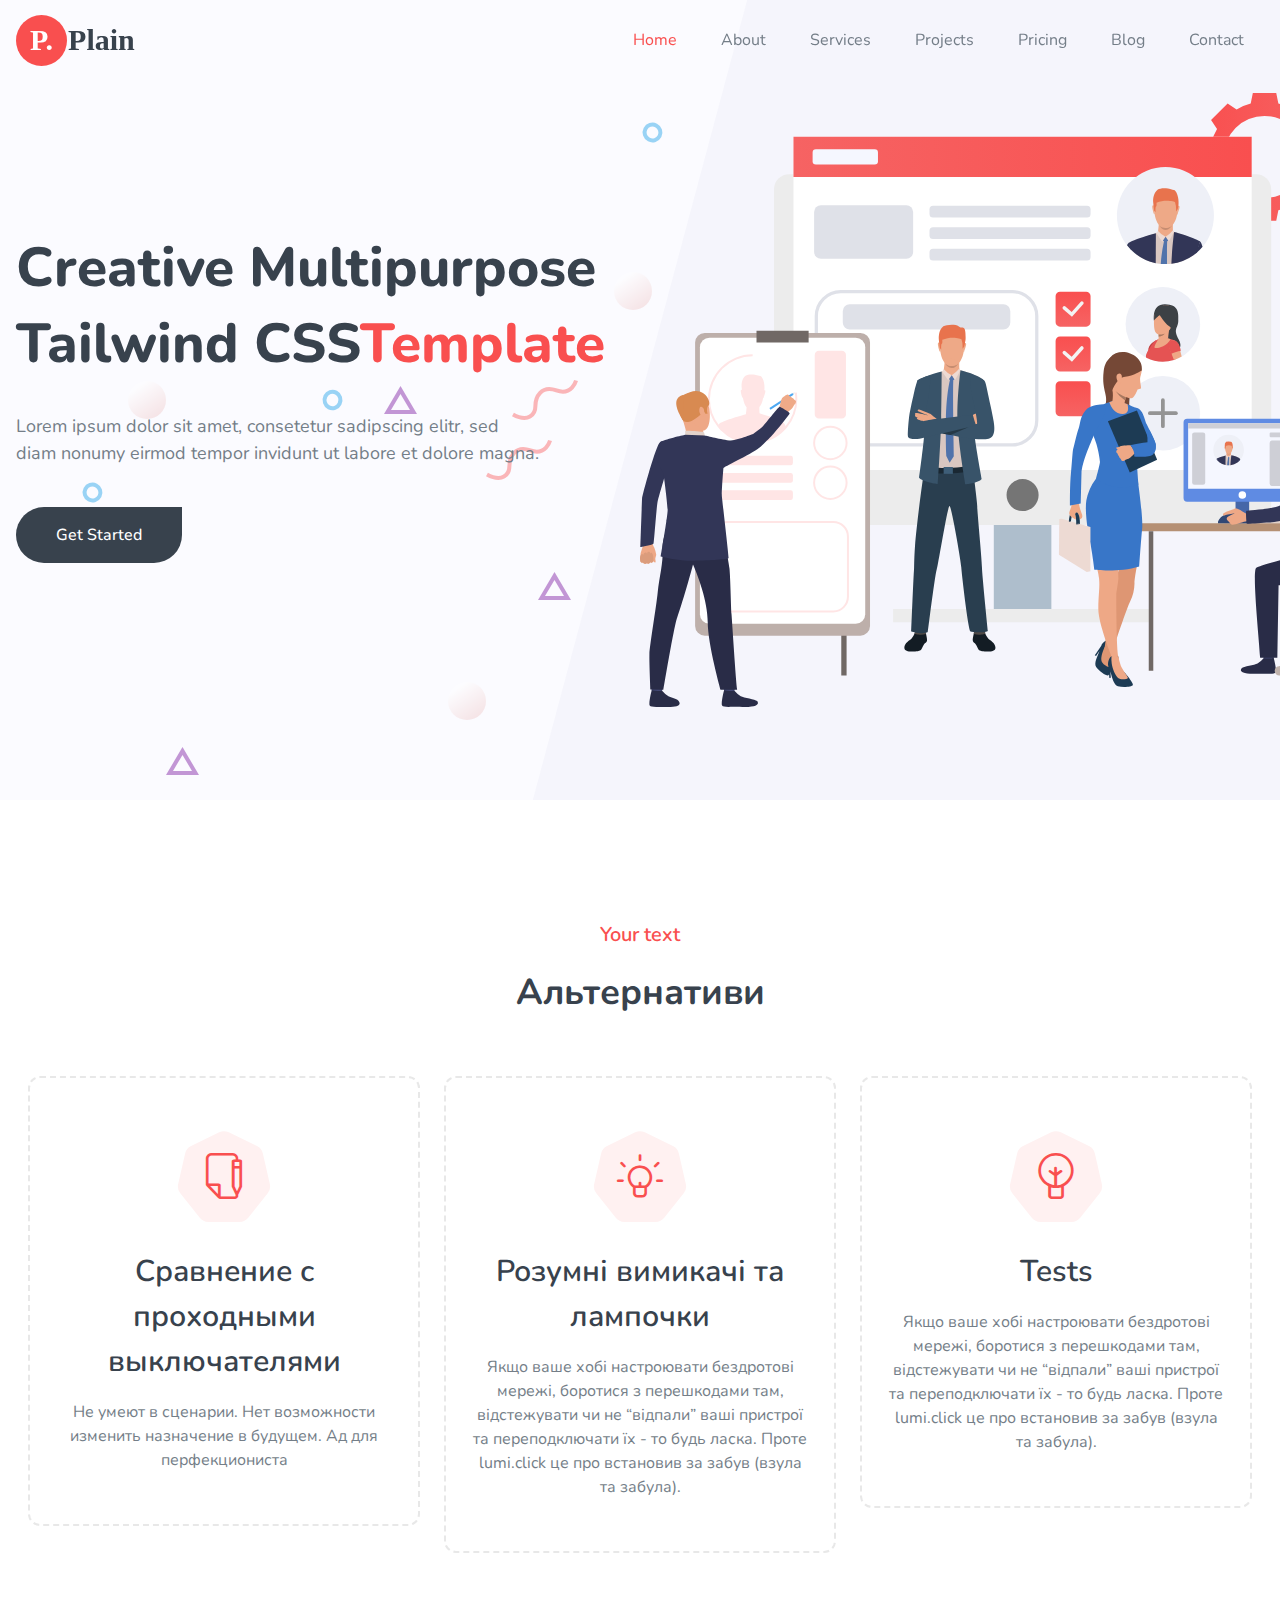
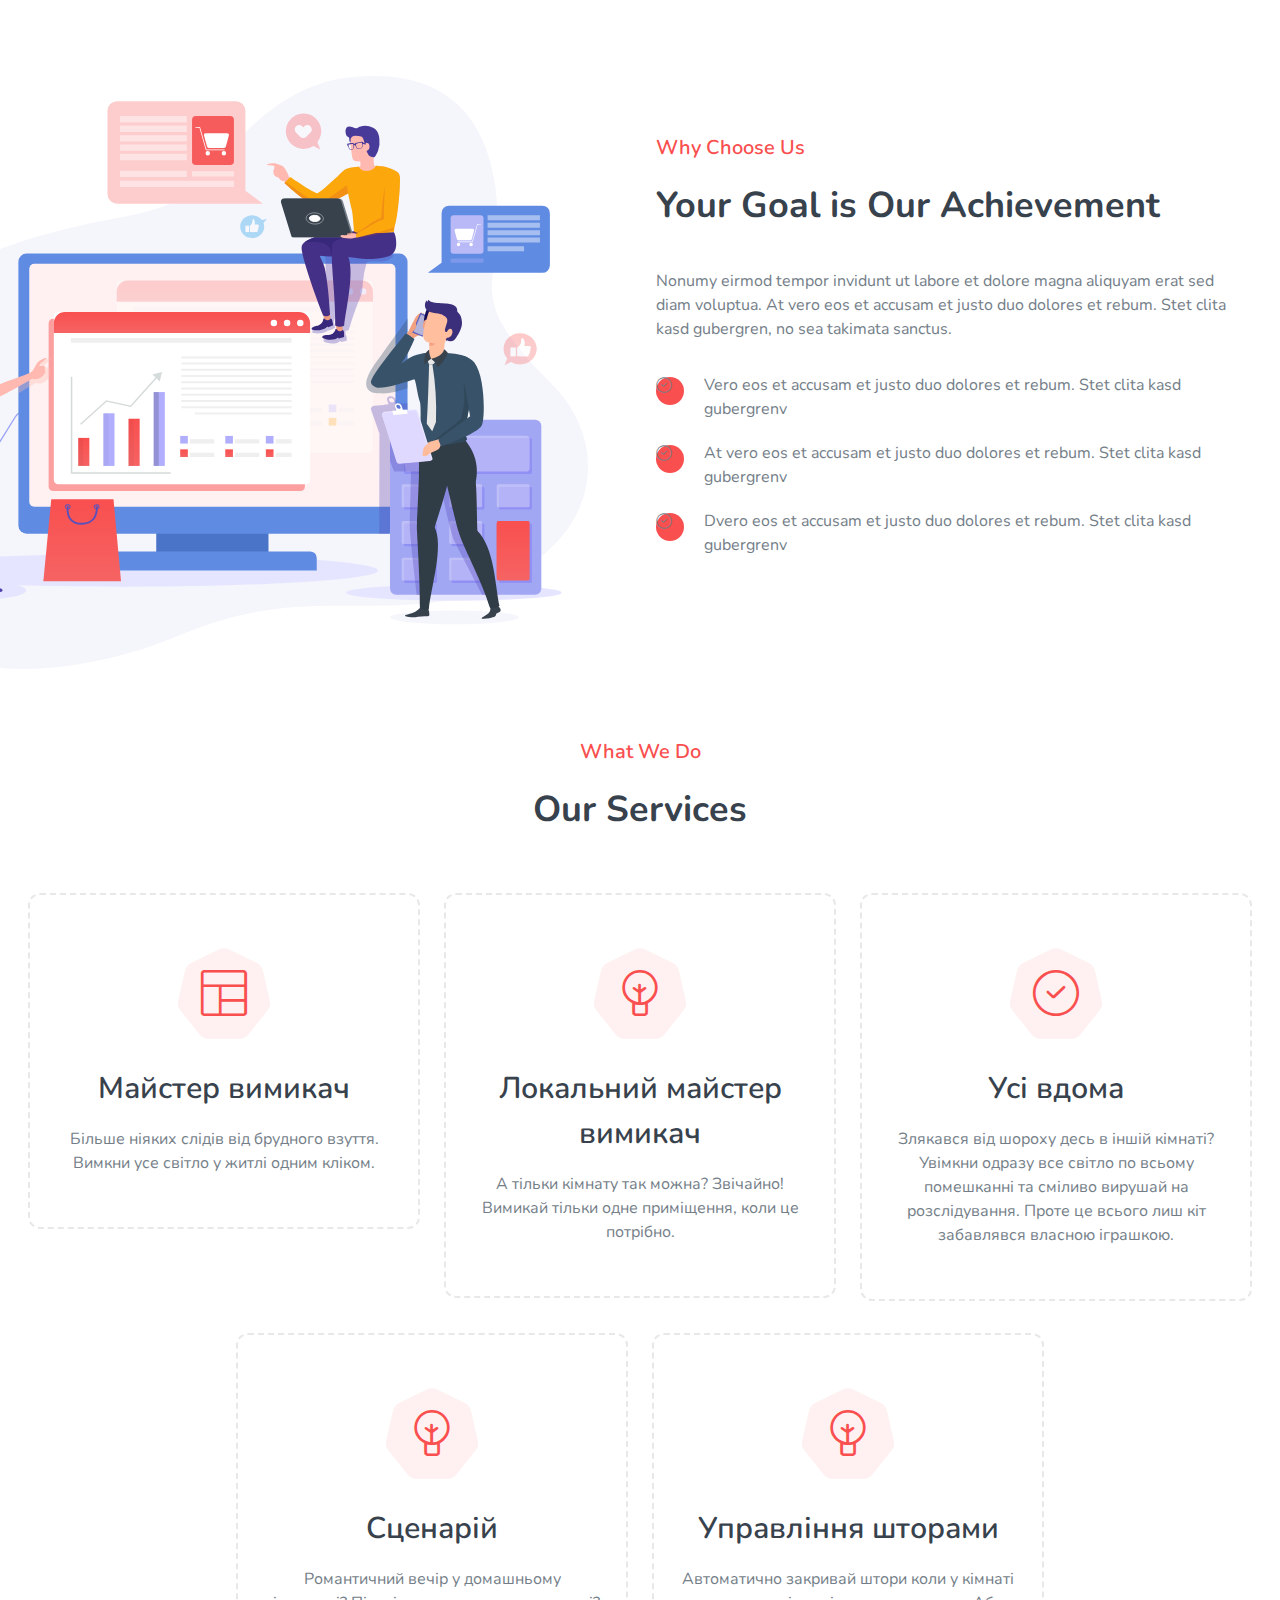
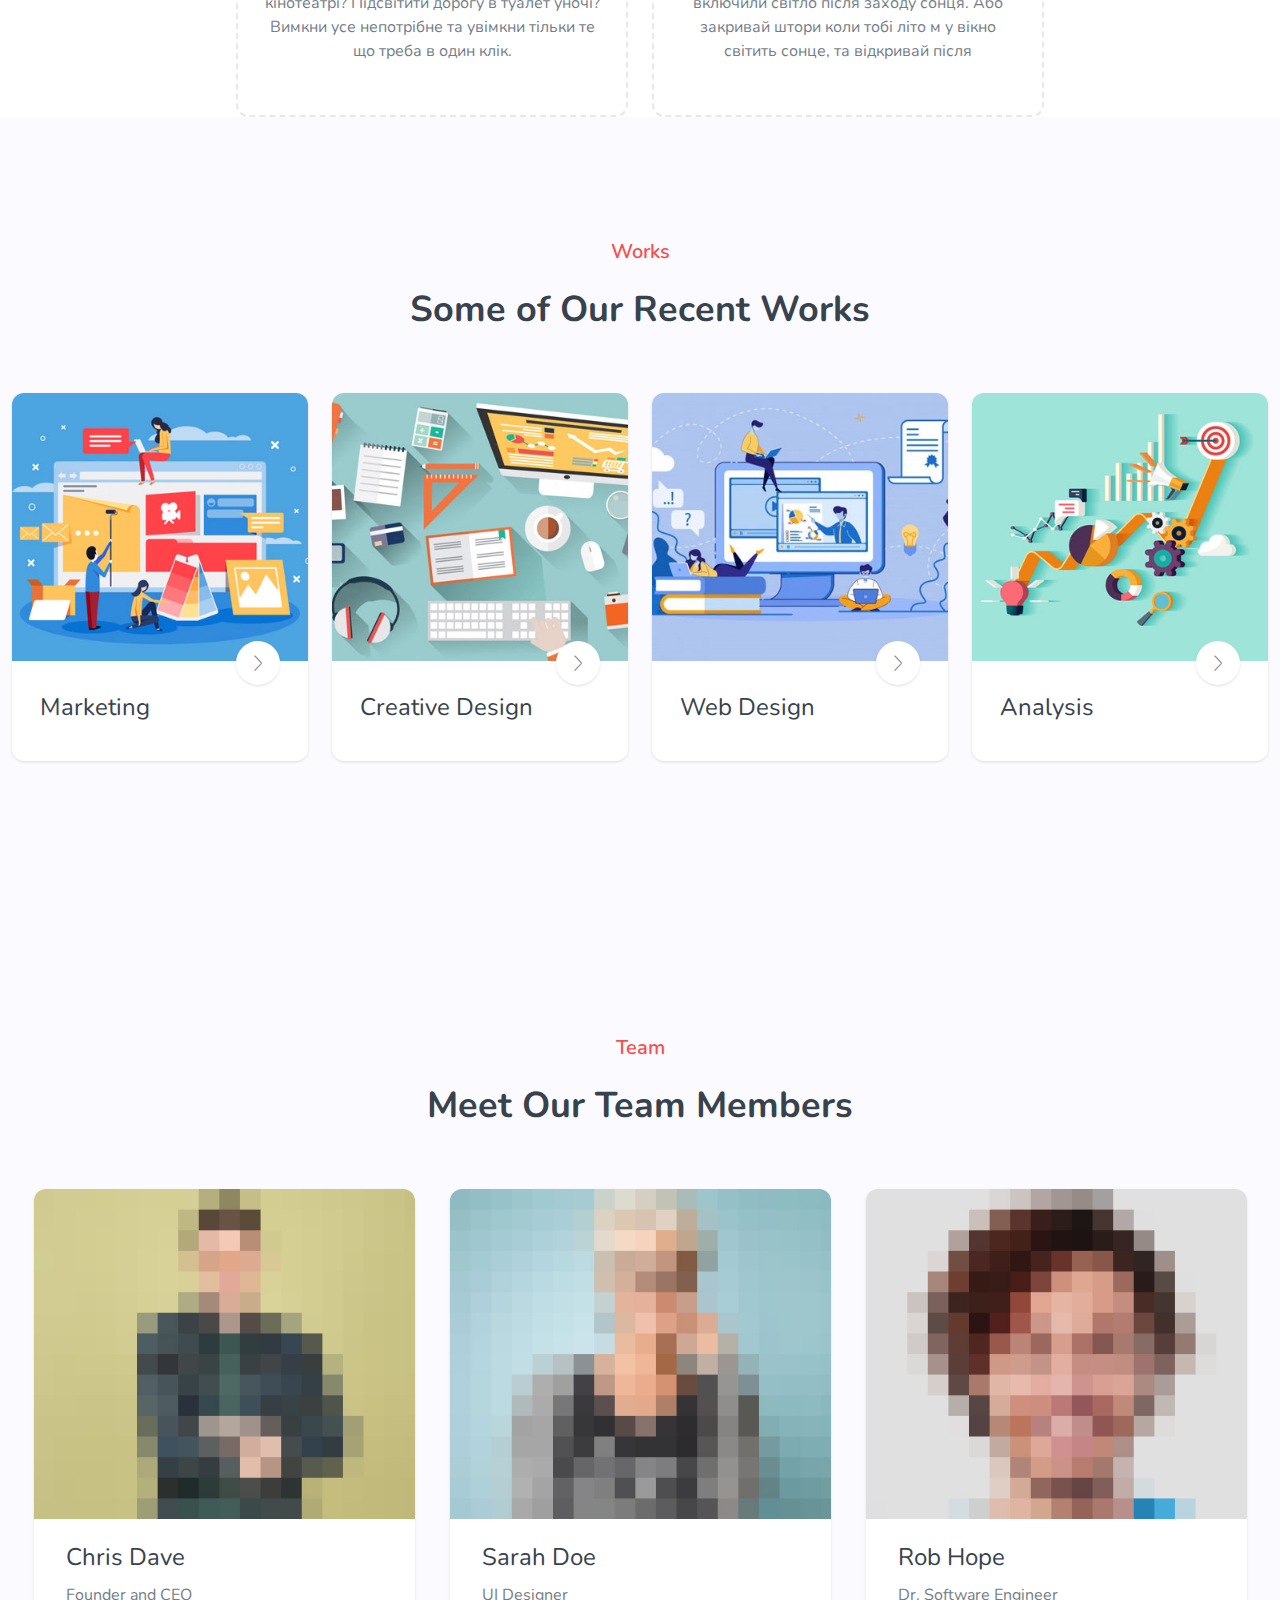
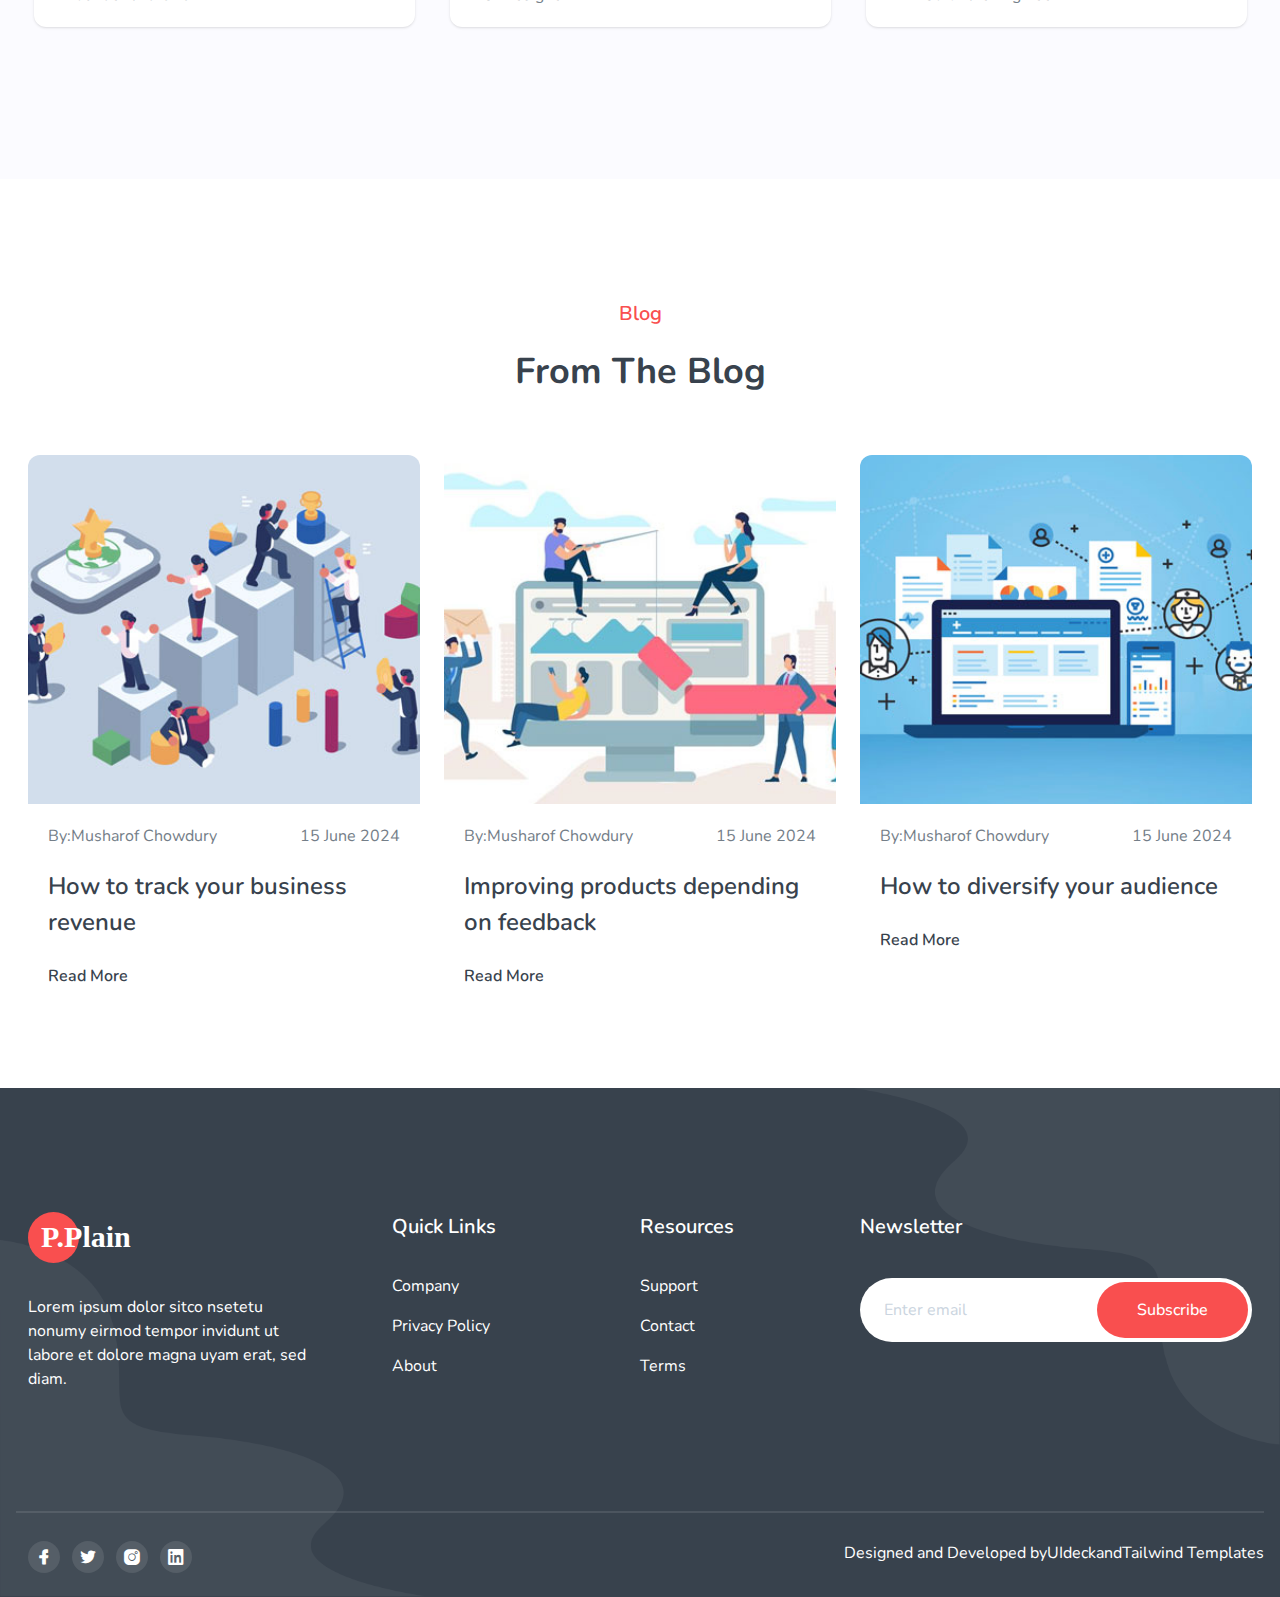
==== commit 9682a966: "New tempalte" ====
--- a/index.html
+++ b/index.html
@@ -1,2 +1 @@
-<!DOCTYPE html><html lang="en"><head><meta charSet="UTF-8"/><meta name="viewport" content="width=device-width,initial-scale=1"/><link rel="apple-touch-icon" href="/apple-touch-icon.png"/><link rel="icon" type="image/png" sizes="32x32" href="/favicon-32x32.png"/><link rel="icon" type="image/png" sizes="16x16" href="/favicon-16x16.png"/><link rel="icon" href="/favicon.ico"/><title>Nextjs Starter</title><meta name="robots" content="index,follow"/><meta name="googlebot" content="index,follow"/><meta name="description" content="Starter code for your Nextjs Boilerplate with Tailwind CSS"/><meta property="og:title" content="Nextjs Starter"/><meta property="og:description" content="Starter code for your Nextjs Boilerplate with Tailwind CSS"/><meta property="og:locale" content="en"/><meta property="og:site_name" content="lumi.click"/><meta name="next-head-count" content="14"/><link rel="preload" href="/_next/static/css/8cf9962111220d22.css" as="style"/><link rel="stylesheet" href="/_next/static/css/8cf9962111220d22.css" data-n-g=""/><noscript data-n-css=""></noscript><script defer="" nomodule="" src="/_next/static/chunks/polyfills-5cd94c89d3acac5f.js"></script><script src="/_next/static/chunks/webpack-f5b3ce76e795e3cc.js" defer=""></script><script src="/_next/static/chunks/framework-91d7f78b5b4003c8.js" defer=""></script><script src="/_next/static/chunks/main-b5173aa503e97b9c.js" defer=""></script><script src="/_next/static/chunks/pages/_app-13ada0354d6eac2b.js" defer=""></script><script src="/_next/static/chunks/174-a4b63ca6bd18e74b.js" defer=""></script><script src="/_next/static/chunks/pages/index-0dc077bee19386c7.js" defer=""></script><script src="/_next/static/c7Tl6xR2_M8T_eaGHyI-m/_buildManifest.js" defer=""></script><script src="/_next/static/c7Tl6xR2_M8T_eaGHyI-m/_ssgManifest.js" defer=""></script><script src="/_next/static/c7Tl6xR2_M8T_eaGHyI-m/_middlewareManifest.js" defer=""></script><style id="__jsx-4057204961">.navbar.jsx-4057204961 li:not(:first-child){margin-top:0;}.navbar.jsx-4057204961 li:not(:last-child){margin-right:1.25rem;}</style><style id="__jsx-2452873545">.btn.jsx-2452873545{border-radius:.375rem;display:inline-block;text-align:center;}.btn-base.jsx-2452873545{font-size:1.125rem;font-weight:600;padding:.5rem 1rem;}.btn-xl.jsx-2452873545{font-size:1.25rem;font-weight:800;padding:1rem 1.5rem;}.btn-primary.jsx-2452873545{--tw-bg-opacity:1;--tw-text-opacity:1;background-color:rgb(245 158 11/var(--tw-bg-opacity));color:rgb(255 255 255/var(--tw-text-opacity));}.btn-primary.jsx-2452873545:hover{--tw-bg-opacity:1;background-color:rgb(217 119 6/var(--tw-bg-opacity));}</style><style id="__jsx-386846369">.footer-icon-list.jsx-386846369 a:not(:last-child){margin-right:.75rem;}.footer-icon-list.jsx-386846369 a{--tw-text-opacity:1;color:rgb(160 174 192/var(--tw-text-opacity));}.footer-icon-list.jsx-386846369 a:hover{--tw-text-opacity:1;color:rgb(74 85 104/var(--tw-text-opacity));}.footer-icon-list.jsx-386846369 svg{fill:currentColor;height:1.25rem;width:1.25rem;}</style><style id="__jsx-3513251595">.footer-copyright.jsx-3513251595 a{--tw-text-opacity:1;color:rgb(245 158 11/var(--tw-text-opacity));}.footer-copyright.jsx-3513251595 a:hover{-webkit-text-decoration-line:underline;-webkit-text-decoration-line:underline;text-decoration-line:underline;}</style><style id="__jsx-541721229">.navbar.jsx-541721229 li{margin-left:1rem;margin-right:1rem;}</style></head><body><div id="__next" data-reactroot=""><div class="antialiased text-gray-600"><div class="bg-gray-100"><div class="max-w-screen-lg mx-auto px-3 py-6"><div class="jsx-4057204961 flex flex-wrap justify-between items-center"><div class="jsx-4057204961"><a class="jsx-4057204961" href="/"><span class="text-gray-900 inline-flex items-center font-semibold text-3xl"><svg width="44" height="44" viewBox="0 0 20 20" fill="none" xmlns="http://www.w3.org/2000/svg"> <path d="M11 3C11 2.44772 10.5523 2 10 2C9.44771 2 9 2.44772 9 3V4C9 4.55228 9.44771 5 10 5C10.5523 5 11 4.55228 11 4V3Z" fill="#F59E0B"></path> <path d="M15.6568 5.75731C16.0473 5.36678 16.0473 4.73362 15.6568 4.34309C15.2663 3.95257 14.6331 3.95257 14.2426 4.34309L13.5355 5.0502C13.145 5.44072 13.145 6.07389 13.5355 6.46441C13.926 6.85494 14.5592 6.85494 14.9497 6.46441L15.6568 5.75731Z" fill="#F59E0B"></path> <path d="M18 10C18 10.5523 17.5523 11 17 11H16C15.4477 11 15 10.5523 15 10C15 9.44771 15.4477 9 16 9H17C17.5523 9 18 9.44771 18 10Z" fill="#F59E0B"></path> <path d="M5.05019 6.46443C5.44071 6.85496 6.07388 6.85496 6.4644 6.46443C6.85493 6.07391 6.85493 5.44074 6.4644 5.05022L5.7573 4.34311C5.36677 3.95259 4.73361 3.95259 4.34308 4.34311C3.95256 4.73363 3.95256 5.3668 4.34308 5.75732L5.05019 6.46443Z" fill="#F59E0B"></path> <path d="M5 10C5 10.5523 4.55228 11 4 11H3C2.44772 11 2 10.5523 2 10C2 9.44771 2.44772 9 3 9H4C4.55228 9 5 9.44771 5 10Z" fill="#F59E0B"></path> <path d="M8 16V15H12V16C12 17.1046 11.1046 18 10 18C8.89543 18 8 17.1046 8 16Z" fill="#F59E0B"></path> <path d="M12.0009 14C12.0155 13.6597 12.2076 13.3537 12.4768 13.1411C13.4046 12.4086 14 11.2738 14 10C14 7.79086 12.2091 6 10 6C7.79086 6 6 7.79086 6 10C6 11.2738 6.59545 12.4086 7.52319 13.1411C7.79241 13.3537 7.98451 13.6597 7.99911 14H12.0009Z" fill="#F59E0B"></path> </svg>lumi.click</span></a></div><nav class="jsx-4057204961"><ul class="jsx-4057204961 navbar flex items-center font-medium text-xl text-gray-800"><li><a href="/">Sign in</a></li></ul></nav></div></div><div class="max-w-screen-lg mx-auto px-3 pt-20 pb-32"><header class="text-center"><h1 class="text-5xl text-gray-900 font-bold whitespace-pre-line leading-hero"><span class="text-primary-500">lumi.click</span></h1><div class="text-2xl mt-4 mb-16">Управління світлом для сучасного житла доступно кожному. В один клік.</div></header></div></div><div class="max-w-screen-lg mx-auto px-3 py-16"><div class="mb-12 text-center"><h2 class="text-4xl text-gray-900 font-bold">Чому ми?</h2><div class="mt-4 text-xl md:px-20">Сучасне помешкання потребує сучасних рішень. У кожного є свої специфічні потреби, проте жоден не обходиться без освітлення. Саме процес управління освітленням ми і пропонуємо вирішити.</div><div class="mt-4 text-xl md:px-20">Розумне те, розумне це, скрізь одні розумники. Ми ж за простоту - наше рішення доступне кожному, не потрібно ніяких специфічних знань чи навичок.
-</div></div></div><div class="max-w-screen-lg mx-auto px-3 py-16"><div class="mb-12 text-center"><h2 class="text-4xl text-gray-900 font-bold">Все дуже просто!</h2></div><div class="mt-20 flex flex-wrap items-center"><div class="w-full sm:w-1/2 text-center sm:px-6"><h3 class="text-3xl text-gray-900 font-semibold">Майстер вимикач</h3><div class="mt-6 text-xl leading-9">Більше ніяких слідів від брудного взуття. Вимкни усе світло у житлі одним кліком.</div></div><div class="w-full sm:w-1/2 p-6"><img src="/assets/images/feature.svg" alt="First feature alt text"/></div></div><div class="mt-20 flex flex-wrap items-center flex-row-reverse"><div class="w-full sm:w-1/2 text-center sm:px-6"><h3 class="text-3xl text-gray-900 font-semibold">Локальний майстер вимикач</h3><div class="mt-6 text-xl leading-9">А тільки кімнату так можна? Звічайно! Вимикай тільки одне приміщення, коли це потрібно.</div></div><div class="w-full sm:w-1/2 p-6"><img src="/assets/images/feature2.svg" alt="Second feature alt text"/></div></div><div class="mt-20 flex flex-wrap items-center"><div class="w-full sm:w-1/2 text-center sm:px-6"><h3 class="text-3xl text-gray-900 font-semibold">Сценарій</h3><div class="mt-6 text-xl leading-9">Романтичний вечір у домашньому кінотеатрі? Підсвітити дорогу в туалет уночі? Вимкни усе непотрібне та увімкни тільки те що треба в один клік.</div></div><div class="w-full sm:w-1/2 p-6"><img src="/assets/images/feature3.svg" alt="Third feature alt text"/></div></div><div class="mt-20 flex flex-wrap items-center flex-row-reverse"><div class="w-full sm:w-1/2 text-center sm:px-6"><h3 class="text-3xl text-gray-900 font-semibold">Усі вдома</h3><div class="mt-6 text-xl leading-9">Злякався від шороху десь в іншій кімнаті? Увімкни одразу все світло по всьому помешканні та сміливо вирушай на розслідування. Проте це всього лиш кіт забавлявся власною іграшкою.</div></div><div class="w-full sm:w-1/2 p-6"><img src="/assets/images/feature2.svg" alt="Second feature alt text"/></div></div></div><div class="max-w-screen-lg mx-auto px-3 py-16"><div class="text-center flex flex-col p-4 sm:text-left sm:flex-row sm:items-center sm:justify-between sm:p-12 bg-primary-100 rounded-md"><div class="text-2xl font-semibold"><div class="text-gray-900">Навіть це складно?</div><div class="text-primary-500">Завантаж свій прект і ми запропонуємо найкраще рішення, зважаючи на наш досвід.</div></div><div class="whitespace-no-wrap mt-3 sm:mt-0 sm:ml-2"><a href="/#"><div class="jsx-2452873545 btn btn-base btn-primary">Завантажити свій дизайн проект</div></a></div></div></div><div class="bg-gray-100"><div class="max-w-screen-lg mx-auto px-3 py-16"><div class="jsx-541721229 text-center"><span class="text-gray-900 inline-flex items-center font-semibold text-xl"><svg width="32" height="32" viewBox="0 0 20 20" fill="none" xmlns="http://www.w3.org/2000/svg"> <path d="M11 3C11 2.44772 10.5523 2 10 2C9.44771 2 9 2.44772 9 3V4C9 4.55228 9.44771 5 10 5C10.5523 5 11 4.55228 11 4V3Z" fill="#F59E0B"></path> <path d="M15.6568 5.75731C16.0473 5.36678 16.0473 4.73362 15.6568 4.34309C15.2663 3.95257 14.6331 3.95257 14.2426 4.34309L13.5355 5.0502C13.145 5.44072 13.145 6.07389 13.5355 6.46441C13.926 6.85494 14.5592 6.85494 14.9497 6.46441L15.6568 5.75731Z" fill="#F59E0B"></path> <path d="M18 10C18 10.5523 17.5523 11 17 11H16C15.4477 11 15 10.5523 15 10C15 9.44771 15.4477 9 16 9H17C17.5523 9 18 9.44771 18 10Z" fill="#F59E0B"></path> <path d="M5.05019 6.46443C5.44071 6.85496 6.07388 6.85496 6.4644 6.46443C6.85493 6.07391 6.85493 5.44074 6.4644 5.05022L5.7573 4.34311C5.36677 3.95259 4.73361 3.95259 4.34308 4.34311C3.95256 4.73363 3.95256 5.3668 4.34308 5.75732L5.05019 6.46443Z" fill="#F59E0B"></path> <path d="M5 10C5 10.5523 4.55228 11 4 11H3C2.44772 11 2 10.5523 2 10C2 9.44771 2.44772 9 3 9H4C4.55228 9 5 9.44771 5 10Z" fill="#F59E0B"></path> <path d="M8 16V15H12V16C12 17.1046 11.1046 18 10 18C8.89543 18 8 17.1046 8 16Z" fill="#F59E0B"></path> <path d="M12.0009 14C12.0155 13.6597 12.2076 13.3537 12.4768 13.1411C13.4046 12.4086 14 11.2738 14 10C14 7.79086 12.2091 6 10 6C7.79086 6 6 7.79086 6 10C6 11.2738 6.59545 12.4086 7.52319 13.1411C7.79241 13.3537 7.98451 13.6597 7.99911 14H12.0009Z" fill="#F59E0B"></path> </svg>lumi.click</span><nav class="jsx-541721229"><ul class="jsx-541721229 navbar mt-5 flex flex-row justify-center font-medium text-xl text-gray-800"><li><a href="/">Home</a></li><li><a href="/">About</a></li><li><a href="/">Docs</a></li><li><a href="https://github.com/ixartz/Next-JS-Landing-Page-Starter-Template">GitHub</a></li></ul></nav><div class="jsx-541721229 mt-8 flex justify-center"><div class="jsx-386846369 footer-icon-list flex flex-wrap"><a href="/"><svg viewBox="0 0 24 24" xmlns="http://www.w3.org/2000/svg"><path d="M12 .297c-6.63 0-12 5.373-12 12 0 5.303 3.438 9.8 8.205 11.385.6.113.82-.258.82-.577 0-.285-.01-1.04-.015-2.04-3.338.724-4.042-1.61-4.042-1.61C4.422 18.07 3.633 17.7 3.633 17.7c-1.087-.744.084-.729.084-.729 1.205.084 1.838 1.236 1.838 1.236 1.07 1.835 2.809 1.305 3.495.998.108-.776.417-1.305.76-1.605-2.665-.3-5.466-1.332-5.466-5.93 0-1.31.465-2.38 1.235-3.22-.135-.303-.54-1.523.105-3.176 0 0 1.005-.322 3.3 1.23.96-.267 1.98-.399 3-.405 1.02.006 2.04.138 3 .405 2.28-1.552 3.285-1.23 3.285-1.23.645 1.653.24 2.873.12 3.176.765.84 1.23 1.91 1.23 3.22 0 4.61-2.805 5.625-5.475 5.92.42.36.81 1.096.81 2.22 0 1.606-.015 2.896-.015 3.286 0 .315.21.69.825.57C20.565 22.092 24 17.592 24 12.297c0-6.627-5.373-12-12-12"></path></svg></a><a href="/"><svg viewBox="0 0 24 24" xmlns="http://www.w3.org/2000/svg"><path d="M23.998 12c0-6.628-5.372-12-11.999-12C5.372 0 0 5.372 0 12c0 5.988 4.388 10.952 10.124 11.852v-8.384H7.078v-3.469h3.046V9.356c0-3.008 1.792-4.669 4.532-4.669 1.313 0 2.686.234 2.686.234v2.953H15.83c-1.49 0-1.955.925-1.955 1.874V12h3.328l-.532 3.469h-2.796v8.384c5.736-.9 10.124-5.864 10.124-11.853z"></path></svg></a><a href="/"><svg viewBox="0 0 24 24" xmlns="http://www.w3.org/2000/svg"><path d="M23.954 4.569a10 10 0 01-2.825.775 4.958 4.958 0 002.163-2.723c-.951.555-2.005.959-3.127 1.184a4.92 4.92 0 00-8.384 4.482C7.691 8.094 4.066 6.13 1.64 3.161a4.822 4.822 0 00-.666 2.475c0 1.71.87 3.213 2.188 4.096a4.904 4.904 0 01-2.228-.616v.061a4.923 4.923 0 003.946 4.827 4.996 4.996 0 01-2.212.085 4.937 4.937 0 004.604 3.417 9.868 9.868 0 01-6.102 2.105c-.39 0-.779-.023-1.17-.067a13.995 13.995 0 007.557 2.209c9.054 0 13.999-7.496 13.999-13.986 0-.209 0-.42-.015-.63a9.936 9.936 0 002.46-2.548l-.047-.02z"></path></svg></a><a href="/"><svg xmlns="http://www.w3.org/2000/svg" viewBox="0 0 24 24"><path d="M23.495 6.205a3.007 3.007 0 00-2.088-2.088c-1.87-.501-9.396-.501-9.396-.501s-7.507-.01-9.396.501A3.007 3.007 0 00.527 6.205a31.247 31.247 0 00-.522 5.805 31.247 31.247 0 00.522 5.783 3.007 3.007 0 002.088 2.088c1.868.502 9.396.502 9.396.502s7.506 0 9.396-.502a3.007 3.007 0 002.088-2.088 31.247 31.247 0 00.5-5.783 31.247 31.247 0 00-.5-5.805zM9.609 15.601V8.408l6.264 3.602z"></path></svg></a><a href="/"><svg viewBox="0 0 24 24" xmlns="http://www.w3.org/2000/svg"><path d="M20.447 20.452h-3.554v-5.569c0-1.328-.027-3.037-1.852-3.037-1.853 0-2.136 1.445-2.136 2.939v5.667H9.351V9h3.414v1.561h.046c.477-.9 1.637-1.85 3.37-1.85 3.601 0 4.267 2.37 4.267 5.455v6.286zM5.337 7.433a2.062 2.062 0 01-2.063-2.065 2.064 2.064 0 112.063 2.065zm1.782 13.019H3.555V9h3.564v11.452zM22.225 0H1.771C.792 0 0 .774 0 1.729v20.542C0 23.227.792 24 1.771 24h20.451C23.2 24 24 23.227 24 22.271V1.729C24 .774 23.2 0 22.222 0h.003z"></path></svg></a><a href="/"><svg viewBox="0 0 24 24" xmlns="http://www.w3.org/2000/svg"><path d="M11.585 5.267c1.834 0 3.558.811 4.824 2.08v.004c0-.609.41-1.068.979-1.068h.145c.891 0 1.073.842 1.073 1.109l.005 9.475c-.063.621.64.941 1.029.543 1.521-1.564 3.342-8.038-.946-11.79-3.996-3.497-9.357-2.921-12.209-.955-3.031 2.091-4.971 6.718-3.086 11.064 2.054 4.74 7.931 6.152 11.424 4.744 1.769-.715 2.586 1.676.749 2.457-2.776 1.184-10.502 1.064-14.11-5.188C-.977 13.521-.847 6.093 5.62 2.245 10.567-.698 17.09.117 21.022 4.224c4.111 4.294 3.872 12.334-.139 15.461-1.816 1.42-4.516.037-4.498-2.031l-.019-.678c-1.265 1.256-2.948 1.988-4.782 1.988-3.625 0-6.813-3.189-6.813-6.812 0-3.659 3.189-6.885 6.814-6.885zm4.561 6.623c-.137-2.653-2.106-4.249-4.484-4.249h-.09c-2.745 0-4.268 2.159-4.268 4.61 0 2.747 1.842 4.481 4.256 4.481 2.693 0 4.464-1.973 4.592-4.306l-.006-.536z"></path></svg></a><a href="/"><svg viewBox="0 0 24 24" xmlns="http://www.w3.org/2000/svg"><path d="M19.199 24C19.199 13.467 10.533 4.8 0 4.8V0c13.165 0 24 10.835 24 24h-4.801zM3.291 17.415a3.3 3.3 0 013.293 3.295A3.303 3.303 0 013.283 24C1.47 24 0 22.526 0 20.71s1.475-3.294 3.291-3.295zM15.909 24h-4.665c0-6.169-5.075-11.245-11.244-11.245V8.09c8.727 0 15.909 7.184 15.909 15.91z"></path></svg></a></div></div><div class="jsx-541721229 mt-8 text-sm"><div class="jsx-3513251595 footer-copyright">© Copyright <!-- -->2023<!-- --> <!-- -->Nextjs Starter<!-- -->. Powered with<!-- --> <span role="img" aria-label="Love" class="jsx-3513251595">♥</span> <!-- -->by <a href="https://creativedesignsguru.com" class="jsx-3513251595">CreativeDesignsGuru</a></div></div></div></div></div></div></div><script id="__NEXT_DATA__" type="application/json">{"props":{"pageProps":{}},"page":"/","query":{},"buildId":"c7Tl6xR2_M8T_eaGHyI-m","nextExport":true,"autoExport":true,"isFallback":false,"scriptLoader":[]}</script></body></html>+<!DOCTYPE html><html lang="en"><head><meta charSet="utf-8"/><meta name="viewport" content="width=device-width"/><meta name="next-head-count" content="2"/><link rel="preload" href="/_next/static/css/fdf35a693f85fadd.css" as="style"/><link rel="stylesheet" href="/_next/static/css/fdf35a693f85fadd.css" data-n-g=""/><noscript data-n-css=""></noscript><script defer="" nomodule="" src="/_next/static/chunks/polyfills-5cd94c89d3acac5f.js"></script><script src="/_next/static/chunks/webpack-02889c458b4cc627.js" defer=""></script><script src="/_next/static/chunks/framework-91d7f78b5b4003c8.js" defer=""></script><script src="/_next/static/chunks/main-b5173aa503e97b9c.js" defer=""></script><script src="/_next/static/chunks/pages/_app-3f231bdbe5368022.js" defer=""></script><script src="/_next/static/chunks/pages/index-52c1ba53ca5ccb26.js" defer=""></script><script src="/_next/static/O0Ae-ajQk2v9Bj_u8TP4r/_buildManifest.js" defer=""></script><script src="/_next/static/O0Ae-ajQk2v9Bj_u8TP4r/_ssgManifest.js" defer=""></script><script src="/_next/static/O0Ae-ajQk2v9Bj_u8TP4r/_middlewareManifest.js" defer=""></script></head><body><div id="__next" data-reactroot=""><section class="header_area"><div class="navbar-area fixed top-0 left-0 w-full z-20 transition-all duration-[300ms]"><div class="container px-4 relative"><div class="flex flex-wrap items-center"><div class="w-full"><nav class=" flex items-center justify-between navbar-nav py-3 navbar navbar-expand-lg"><a class="navbar-brand mr-5" href="index.html"><img src="/assets/images/logo.svg" alt="Logo"/></a><button class="block navbar-toggler focus:outline-none lg:hidden"><span class="toggler-icon"> </span><span class="toggler-icon"> </span><span class="toggler-icon"> </span></button><div class=" absolute left-0 z-20 hidden w-full px-5 py-3 duration-[300ms] bg-white lg:w-auto collapse navbar-collapse lg:block top-full mt-full lg:static lg:bg-transparent shadow lg:shadow-none" id="navbarOne"><ul id="nav" class=" items-center content-start mr-auto lg:justify-end navbar-nav lg:flex"><li class="nav-item ml-5 lg:ml-[44px]"><a class="page-scroll active" href="#home">Home</a></li><li class="nav-item ml-5 lg:ml-[44px]"><a class="page-scroll" href="#about">About</a></li><li class="nav-item ml-5 lg:ml-[44px]"><a class="page-scroll" href="#services">Services</a></li><li class="nav-item ml-5 lg:ml-[44px]"><a class="page-scroll" href="#work">Projects</a></li><li class="nav-item ml-5 lg:ml-[44px]"><a class="page-scroll" href="#pricing">Pricing</a></li><li class="nav-item ml-5 lg:ml-[44px]"><a class="page-scroll" href="#blog">Blog</a></li><li class="nav-item ml-5 lg:ml-[44px]"><a class="page-scroll" href="#contact">Contact</a></li></ul></div></nav></div></div></div></div><div id="home" class=" header_hero bg-[#FBFBFF] relative z-10 overflow-hidden lg:flex items-center h-[800px] h:2xl-[900px]"><div class="absolute opacity-40 z-[-10] top-[150] left-[10%]"><img src="/assets/images/shape/shape-1.svg" alt="shape"/></div><div class="absolute opacity-40 z-[-10] top-[150] left-[30%]"><img src="/assets/images/shape/shape-2.svg" alt="shape"/></div><div class="absolute opacity-40 z-[-10] top-[200] left-[40%]"><img src="/assets/images/shape/shape-3.svg" alt="shape"/></div><div class="absolute opacity-40 z-[-10] top-[120px] left-[50%]"><img src="/assets/images/shape/shape-4.svg" alt="shape"/></div><div class="absolute opacity-40 z-[-10] top-[34%] left-[48%]"><img src="/assets/images/shape/shape-1.svg" alt="shape"/></div><div class="absolute opacity-40 z-[-10] top-[60%] left-[80px]"><img src="/assets/images/shape/shape-4.svg" alt="shape"/></div><div class="absolute opacity-40 z-[-10] top-[55%] left-[38%]"><img src="/assets/images/shape/shape-3.svg" alt="shape"/></div><div class="absolute opacity-40 z-[-10] bottom-[25px] left-[13%]"><img src="/assets/images/shape/shape-2.svg" alt="shape"/></div><div class="absolute opacity-40 z-[-10] bottom-[200] left-1/4"><img src="/assets/images/shape/shape-4.svg" alt="shape"/></div><div class="absolute opacity-40 z-[-10] bottom-20 left-[35%]"><img src="/assets/images/shape/shape-1.svg" alt="shape"/></div><div class="absolute opacity-40 z-[-10] bottom-1/4 left-[42%]"><img src="/assets/images/shape/shape-2.svg" alt="shape"/></div><div class="container px-4"><div class="flex flex-wrap"><div class="w-full lg:w-1/2"><div class="header_hero_content pt-[160px] lg:pt-0"><h2 class=" hero_title text-[#38424D] text-[32px] sm:text-[42px] md:text-[55px] lg:text-[42px] xl:text-[55px] font-extrabold leading-snug">Creative Multipurpose Tailwind CSS<span class="text-[#F94F4F]">Template</span></h2><p class="mt-8 max-w-[525px] md:text-lg">Lorem ipsum dolor sit amet, consetetur sadipscing elitr, sed diam nonumy eirmod tempor invidunt ut labore et dolore magna.</p><div class="hero_btn mt-10"><a class="main-btn" href="javascript:void(0)">Get Started</a></div></div></div></div></div><div class=" header_shape absolute top-0 right-0 h-full w-1/2 hidden lg:block"></div><div class=" header_image flex items-center lg:absolute top-0 right-0 w-full lg:w-1/2 h-auto lg:h-full mx-auto mt-[52px] lg:mt-0 px-5 lg:px-0"><div class="image 2xl:pl-25"><img src="/assets/images/header-image.svg" alt="Header Image" class="max-w-full lg:w-auto xl:max-w-screen-md"/></div></div></div></section><section class="services_area pt-[80px] md:pt-[120px]" id="about"><div class="container px-4"><div class="flex flex-wrap justify-center"><div class="w-full lg:w-1/2"><div class="section_title text-center pb-6"><h5 class="text-base md:text-xl font-semibold text-[#F94F4F]">Your text</h5><h4 class="text-[#38424D] text-2xl md:text-4xl font-bold mt-4">Альтернативи</h4></div></div></div><div class="flex flex-wrap justify-center"><div class="w-full sm:w-10/12 md:w-6/12 lg:w-4/12"><div class="single_service group"><div class="relative inline-block"><i class="group-hover:text-white lni lni-write"> </i><svg xmlns="http://www.w3.org/2000/svg" width="94" height="92" viewBox="0 0 94 92"><path class="fill-[#fff1f1] group-hover:fill-[#f94f4f] transition-all duration-300" id="Polygon_12" data-name="Polygon 12" d="M42.212,2.315a11,11,0,0,1,9.576,0l28.138,13.6a11,11,0,0,1,5.938,7.465L92.83,54.018A11,11,0,0,1,90.717,63.3L71.22,87.842A11,11,0,0,1,62.607,92H31.393a11,11,0,0,1-8.613-4.158L3.283,63.3A11,11,0,0,1,1.17,54.018L8.136,23.383a11,11,0,0,1,5.938-7.465Z"></path></svg></div><div class="services_content mt-5"><h3 class=" services_title text-[#38424D] font-semibold text-xl md:text-3xl">Сравнение с проходными выключателями</h3><p class="mt-4">Не умеют в сценарии. Нет возможности изменить назначение в будущем. Ад для перфекциониста</p></div></div></div><div class="w-full sm:w-10/12 md:w-6/12 lg:w-4/12"><div class="single_service group"><div class="relative inline-block"><i class="group-hover:text-white lni lni-invention"> </i><svg xmlns="http://www.w3.org/2000/svg" width="94" height="92" viewBox="0 0 94 92"><path class="fill-[#fff1f1] group-hover:fill-[#f94f4f] transition-all duration-300" id="Polygon_12" data-name="Polygon 12" d="M42.212,2.315a11,11,0,0,1,9.576,0l28.138,13.6a11,11,0,0,1,5.938,7.465L92.83,54.018A11,11,0,0,1,90.717,63.3L71.22,87.842A11,11,0,0,1,62.607,92H31.393a11,11,0,0,1-8.613-4.158L3.283,63.3A11,11,0,0,1,1.17,54.018L8.136,23.383a11,11,0,0,1,5.938-7.465Z"></path></svg></div><div class="services_content mt-5"><h3 class=" services_title text-[#38424D] font-semibold text-xl md:text-3xl">Розумні вимикачі та лампочки</h3><p class="mt-4">Якщо ваше хобі настроювати бездротові мережі, боротися з перешкодами там, відстежувати чи не “відпали” ваші пристрої та переподключати їх - то будь ласка. Проте lumi.click це про встановив за забув (взула та забула).</p></div></div></div><div class="w-full sm:w-10/12 md:w-6/12 lg:w-4/12"><div class="single_service group"><div class="relative inline-block"><i class="group-hover:text-white lni lni-bulb"> </i><svg xmlns="http://www.w3.org/2000/svg" width="94" height="92" viewBox="0 0 94 92"><path class="fill-[#fff1f1] group-hover:fill-[#f94f4f] transition-all duration-300" id="Polygon_12" data-name="Polygon 12" d="M42.212,2.315a11,11,0,0,1,9.576,0l28.138,13.6a11,11,0,0,1,5.938,7.465L92.83,54.018A11,11,0,0,1,90.717,63.3L71.22,87.842A11,11,0,0,1,62.607,92H31.393a11,11,0,0,1-8.613-4.158L3.283,63.3A11,11,0,0,1,1.17,54.018L8.136,23.383a11,11,0,0,1,5.938-7.465Z"></path></svg></div><div class="services_content mt-5"><h3 class=" services_title text-[#38424D] font-semibold text-xl md:text-3xl">Tests</h3><p class="mt-4">Якщо ваше хобі настроювати бездротові мережі, боротися з перешкодами там, відстежувати чи не “відпали” ваші пристрої та переподключати їх - то будь ласка. Проте lumi.click це про встановив за забув (взула та забула).</p></div></div></div></div></div></section><section id="why" class="about_area pt-[80px] md:pt-[120px] relative"><div class=" about_image flex items-end justify-end lg:absolute top-0 left-0 w-full lg:w-1/2 h-auto lg:h-full mx-auto mt-[52px] px-5 lg:px-0 "><div class="image lg:pr-[52px]"><img src="assets/images/about.svg" alt="about" class="max-w-full lg:w-auto lg:max-w-screen-md"/></div></div><div class="container px-4"><div class="flex flex-wrap justify-end"><div class="w-full lg:w-1/2"><div class="about_content mx-4 pt-[44px] lg:pt-[60px] lg:pb-[60px]"><div class="section_title pb-[36px]"><h5 class="text-base md:text-xl font-semibold text-[#F94F4F]">Why Choose Us</h5><h4 class="text-[#38424D] text-2xl md:text-4xl font-bold mt-4">Your Goal is Our Achievement</h4></div><p>Nonumy eirmod tempor invidunt ut labore et dolore magna aliquyam erat sed diam voluptua. At vero eos et accusam et justo duo dolores et rebum. Stet clita kasd gubergren, no sea takimata sanctus.</p><ul class="about_list pt-3"><li class="flex mt-5"><div class="about_check"><i class=" lni lni-checkmark-circle w-7 h-7 flex items-center justify-center text-white bg-[#F94F4F] rounded-full text-base mt-1 "></i></div><div class="about_list_content pl-5 pr-2"><p>Vero eos et accusam et justo duo dolores et rebum. Stet clita kasd gubergrenv</p></div></li><li class="flex mt-5"><div class="about_check"><i class=" lni lni-checkmark-circle w-7 h-7 flex items-center justify-center text-white bg-[#F94F4F] rounded-full text-base mt-1 "></i></div><div class="about_list_content pl-5 pr-2"><p>At vero eos et accusam et justo duo dolores et rebum. Stet clita kasd gubergrenv</p></div></li><li class="flex mt-5"><div class="about_check"><i class=" lni lni-checkmark-circle w-7 h-7 flex items-center justify-center text-white bg-[#F94F4F] rounded-full text-base mt-1 "></i></div><div class="about_list_content pl-5 pr-2"><p>Dvero eos et accusam et justo duo dolores et rebum. Stet clita kasd gubergrenv</p></div></li></ul></div></div></div></div></section><section class="services_area pt-[80px] md:pt-[120px]" id="about"><div class="container px-4"><div class="flex flex-wrap justify-center"><div class="w-full lg:w-1/2"><div class="section_title text-center pb-6"><h5 class="text-base md:text-xl font-semibold text-[#F94F4F]">What We Do</h5><h4 class="text-[#38424D] text-2xl md:text-4xl font-bold mt-4">Our Services</h4></div></div></div><div class="flex flex-wrap justify-center"><div class="w-full sm:w-10/12 md:w-6/12 lg:w-4/12"><div class="single_service group"><div class="relative inline-block"><i class="group-hover:text-white lni lni-layout"> </i><svg xmlns="http://www.w3.org/2000/svg" width="94" height="92" viewBox="0 0 94 92"><path class="fill-[#fff1f1] group-hover:fill-[#f94f4f] transition-all duration-300" id="Polygon_12" data-name="Polygon 12" d="M42.212,2.315a11,11,0,0,1,9.576,0l28.138,13.6a11,11,0,0,1,5.938,7.465L92.83,54.018A11,11,0,0,1,90.717,63.3L71.22,87.842A11,11,0,0,1,62.607,92H31.393a11,11,0,0,1-8.613-4.158L3.283,63.3A11,11,0,0,1,1.17,54.018L8.136,23.383a11,11,0,0,1,5.938-7.465Z"></path></svg></div><div class="services_content mt-5"><h3 class=" services_title text-[#38424D] font-semibold text-xl md:text-3xl">Майстер вимикач</h3><p class="mt-4">Більше ніяких слідів від брудного взуття. Вимкни усе світло у житлі одним кліком.</p></div></div></div><div class="w-full sm:w-10/12 md:w-6/12 lg:w-4/12"><div class="single_service group"><div class="relative inline-block"><i class="group-hover:text-white lni lni-bulb"> </i><svg xmlns="http://www.w3.org/2000/svg" width="94" height="92" viewBox="0 0 94 92"><path class="fill-[#fff1f1] group-hover:fill-[#f94f4f] transition-all duration-300" id="Polygon_12" data-name="Polygon 12" d="M42.212,2.315a11,11,0,0,1,9.576,0l28.138,13.6a11,11,0,0,1,5.938,7.465L92.83,54.018A11,11,0,0,1,90.717,63.3L71.22,87.842A11,11,0,0,1,62.607,92H31.393a11,11,0,0,1-8.613-4.158L3.283,63.3A11,11,0,0,1,1.17,54.018L8.136,23.383a11,11,0,0,1,5.938-7.465Z"></path></svg></div><div class="services_content mt-5"><h3 class=" services_title text-[#38424D] font-semibold text-xl md:text-3xl">Локальний майстер вимикач</h3><p class="mt-4">А тільки кімнату так можна? Звічайно! Вимикай тільки одне приміщення, коли це потрібно.</p></div></div></div><div class="w-full sm:w-10/12 md:w-6/12 lg:w-4/12"><div class="single_service group"><div class="relative inline-block"><i class="group-hover:text-white lni lni-checkmark-circle"> </i><svg xmlns="http://www.w3.org/2000/svg" width="94" height="92" viewBox="0 0 94 92"><path class="fill-[#fff1f1] group-hover:fill-[#f94f4f] transition-all duration-300" id="Polygon_12" data-name="Polygon 12" d="M42.212,2.315a11,11,0,0,1,9.576,0l28.138,13.6a11,11,0,0,1,5.938,7.465L92.83,54.018A11,11,0,0,1,90.717,63.3L71.22,87.842A11,11,0,0,1,62.607,92H31.393a11,11,0,0,1-8.613-4.158L3.283,63.3A11,11,0,0,1,1.17,54.018L8.136,23.383a11,11,0,0,1,5.938-7.465Z"></path></svg></div><div class="services_content mt-5"><h3 class=" services_title text-[#38424D] font-semibold text-xl md:text-3xl">Усі вдома</h3><p class="mt-4">Злякався від шороху десь в іншій кімнаті? Увімкни одразу все світло по всьому помешканні та сміливо вирушай на розслідування. Проте це всього лиш кіт забавлявся власною іграшкою.</p></div></div></div><div class="w-full sm:w-10/12 md:w-6/12 lg:w-4/12"><div class="single_service group"><div class="relative inline-block"><i class="group-hover:text-white lni lni-bulb"> </i><svg xmlns="http://www.w3.org/2000/svg" width="94" height="92" viewBox="0 0 94 92"><path class="fill-[#fff1f1] group-hover:fill-[#f94f4f] transition-all duration-300" id="Polygon_12" data-name="Polygon 12" d="M42.212,2.315a11,11,0,0,1,9.576,0l28.138,13.6a11,11,0,0,1,5.938,7.465L92.83,54.018A11,11,0,0,1,90.717,63.3L71.22,87.842A11,11,0,0,1,62.607,92H31.393a11,11,0,0,1-8.613-4.158L3.283,63.3A11,11,0,0,1,1.17,54.018L8.136,23.383a11,11,0,0,1,5.938-7.465Z"></path></svg></div><div class="services_content mt-5"><h3 class=" services_title text-[#38424D] font-semibold text-xl md:text-3xl">Сценарій</h3><p class="mt-4">Романтичний вечір у домашньому кінотеатрі? Підсвітити дорогу в туалет уночі? Вимкни усе непотрібне та увімкни тільки те що треба в один клік.</p></div></div></div><div class="w-full sm:w-10/12 md:w-6/12 lg:w-4/12"><div class="single_service group"><div class="relative inline-block"><i class="group-hover:text-white lni lni-bulb"> </i><svg xmlns="http://www.w3.org/2000/svg" width="94" height="92" viewBox="0 0 94 92"><path class="fill-[#fff1f1] group-hover:fill-[#f94f4f] transition-all duration-300" id="Polygon_12" data-name="Polygon 12" d="M42.212,2.315a11,11,0,0,1,9.576,0l28.138,13.6a11,11,0,0,1,5.938,7.465L92.83,54.018A11,11,0,0,1,90.717,63.3L71.22,87.842A11,11,0,0,1,62.607,92H31.393a11,11,0,0,1-8.613-4.158L3.283,63.3A11,11,0,0,1,1.17,54.018L8.136,23.383a11,11,0,0,1,5.938-7.465Z"></path></svg></div><div class="services_content mt-5"><h3 class=" services_title text-[#38424D] font-semibold text-xl md:text-3xl">Управління шторами</h3><p class="mt-4">Автоматично закривай штори коли у кімнаті включили світло після заходу сонця. Або закривай штори коли тобі літо м у вікно світить сонце, та відкривай після</p></div></div></div></div></div></section><section id="work" class=" work_area bg-[#FBFBFF] pt-[80px] md:pt-[120px] pb-[80px] md:pb-[120px] "><div class="container px-4"><div class="flex flex-wrap justify-center"><div class="w-ull lg:w-1/2"><div class="section_title text-center pb-6"><h5 class="text-base md:text-xl font-semibold text-[#F94F4F]">Works</h5><h4 class="text-[#38424D] text-2xl md:text-4xl font-bold mt-4">Some of Our Recent Works</h4></div></div></div></div><div class="container px-4-fluid"><div class="work_wrapper relative"><div class="flex flex-wrap work_active"><div class="w-full lg:w-3/12"><div class="max-w-[370px] mx-auto"><div class="rounded-xl overflow-hidden my-8 bg-white shadow mx-3"><div class="work_image"><img src="/assets/images/work-1.jpg" alt="work" class="w-full"/></div><div class="p-7 relative"><a href="#" class=" w-11 h-11 flex items-center justify-center rounded-full absolute -top-5 right-7 bg-white transition-all duration-300 shadow"><i class="lni lni-chevron-right"> </i></a><h4 class="work_title text-xl md:text-2xl"><a href="#" class="text-[#38424d] hover:text-[#f94f4f]">Marketing</a></h4><p class="mt-2"></p></div></div></div></div><div class="w-full lg:w-3/12"><div class="max-w-[370px] mx-auto"><div class="rounded-xl overflow-hidden my-8 bg-white shadow mx-3"><div class="work_image"><img src="/assets/images/work-2.jpg" alt="work" class="w-full"/></div><div class="p-7 relative"><a href="#" class=" w-11 h-11 flex items-center justify-center rounded-full absolute -top-5 right-7 bg-white transition-all duration-300 shadow"><i class="lni lni-chevron-right"> </i></a><h4 class="work_title text-xl md:text-2xl"><a href="#" class="text-[#38424d] hover:text-[#f94f4f]">Creative Design</a></h4><p class="mt-2"></p></div></div></div></div><div class="w-full lg:w-3/12"><div class="max-w-[370px] mx-auto"><div class="rounded-xl overflow-hidden my-8 bg-white shadow mx-3"><div class="work_image"><img src="/assets/images/work-3.jpg" alt="work" class="w-full"/></div><div class="p-7 relative"><a href="#" class=" w-11 h-11 flex items-center justify-center rounded-full absolute -top-5 right-7 bg-white transition-all duration-300 shadow"><i class="lni lni-chevron-right"> </i></a><h4 class="work_title text-xl md:text-2xl"><a href="#" class="text-[#38424d] hover:text-[#f94f4f]">Web Design</a></h4><p class="mt-2"></p></div></div></div></div><div class="w-full lg:w-3/12"><div class="max-w-[370px] mx-auto"><div class="rounded-xl overflow-hidden my-8 bg-white shadow mx-3"><div class="work_image"><img src="/assets/images/work-4.jpg" alt="work" class="w-full"/></div><div class="p-7 relative"><a href="#" class=" w-11 h-11 flex items-center justify-center rounded-full absolute -top-5 right-7 bg-white transition-all duration-300 shadow"><i class="lni lni-chevron-right"> </i></a><h4 class="work_title text-xl md:text-2xl"><a href="#" class="text-[#38424d] hover:text-[#f94f4f]">Analysis</a></h4><p class="mt-2"></p></div></div></div></div></div></div></div></section><section id="team" class=" team_area bg-[#FBFBFF] pt-[80px] md:pt-[120px] pb-[80px] md:pb-[120px] "><div class="container px-4"><div class="flex flex-wrap justify-center"><div class="w-full lg:w-1/2"><div class="section_title text-center pb-6"><h5 class="text-base md:text-xl font-semibold text-[#F94F4F]">Team</h5><h4 class="text-[#38424D] text-2xl md:text-4xl font-bold mt-4">Meet Our Team Members</h4></div></div></div><div class="team-wrapper relative"><div class="flex flex-wrap team_active"><div class="w-full lg:w-4/12"><div class="single_team_item max-w-[405px] mx-auto"><div class=" shadow rounded-xl my-8 overflow-hidden bg-white transition-all duration-300 group hover:bg-[#f94f4f] mx-3 group "><div class="team_image relative"><img src="/assets/images/team-1.jpg" alt="team" class="w-full"/><ul class="social absolute z-10 top-4 right-8"><li class=" mt-4 opacity-0 invisible transform translate-x-full group-hover:opacity-100 transition-all duration-300 group-hover:visible group-hover:translate-x-0 "><a href="javascript:void(0)" class=" w-9 h-9 flex items-center justify-center rounded-full border-2 border-solid border-white text-white bg-transparent hover:bg-[#f94f4f] hover:border-[#f94f4f] "><i class="lni lni-facebook-filled"> </i></a></li><li class=" mt-4 opacity-0 invisible transform translate-x-full group-hover:opacity-100 transition-all duration-300 group-hover:visible group-hover:translate-x-0 "><a href="javascript:void(0)" class=" w-9 h-9 flex items-center justify-center rounded-full border-2 border-solid border-white text-white bg-transparent hover:bg-[#f94f4f] hover:border-[#f94f4f] "><i class="lni lni-twitter-filled"> </i></a></li><li class=" mt-4 opacity-0 invisible transform translate-x-full group-hover:opacity-100 transition-all duration-300 group-hover:visible group-hover:translate-x-0 "><a href="javascript:void(0)" class=" w-9 h-9 flex items-center justify-center rounded-full border-2 border-solid border-white text-white bg-transparent hover:bg-[#f94f4f] hover:border-[#f94f4f] "><i class="lni lni-linkedin-original"> </i></a></li></ul></div><div class="team_content py-5 px-8 relative"><h4 class=" team_name text-xl md:text-2xl text-[#38424D] group-hover:text-white ">Chris Dave</h4><p class=" mt-2 transition-all duration-[300ms] group-hover:text-white ">Founder and CEO</p></div></div></div></div><div class="w-full lg:w-4/12"><div class="single_team_item max-w-[405px] mx-auto"><div class=" shadow rounded-xl my-8 overflow-hidden bg-white transition-all duration-300 group hover:bg-[#f94f4f] mx-3 group "><div class="team_image relative"><img src="/assets/images/team-3.jpg" alt="team" class="w-full"/><ul class="social absolute z-10 top-4 right-8"><li class=" mt-4 opacity-0 invisible transform translate-x-full group-hover:opacity-100 transition-all duration-300 group-hover:visible group-hover:translate-x-0 "><a href="javascript:void(0)" class=" w-9 h-9 flex items-center justify-center rounded-full border-2 border-solid border-white text-white bg-transparent hover:bg-[#f94f4f] hover:border-[#f94f4f] "><i class="lni lni-facebook-filled"> </i></a></li><li class=" mt-4 opacity-0 invisible transform translate-x-full group-hover:opacity-100 transition-all duration-300 group-hover:visible group-hover:translate-x-0 "><a href="javascript:void(0)" class=" w-9 h-9 flex items-center justify-center rounded-full border-2 border-solid border-white text-white bg-transparent hover:bg-[#f94f4f] hover:border-[#f94f4f] "><i class="lni lni-twitter-filled"> </i></a></li><li class=" mt-4 opacity-0 invisible transform translate-x-full group-hover:opacity-100 transition-all duration-300 group-hover:visible group-hover:translate-x-0 "><a href="javascript:void(0)" class=" w-9 h-9 flex items-center justify-center rounded-full border-2 border-solid border-white text-white bg-transparent hover:bg-[#f94f4f] hover:border-[#f94f4f] "><i class="lni lni-linkedin-original"> </i></a></li></ul></div><div class="team_content py-5 px-8 relative"><h4 class=" team_name text-xl md:text-2xl text-[#38424D] group-hover:text-white ">Sarah Doe</h4><p class=" mt-2 transition-all duration-[300ms] group-hover:text-white ">UI Designer</p></div></div></div></div><div class="w-full lg:w-4/12"><div class="single_team_item max-w-[405px] mx-auto"><div class=" shadow rounded-xl my-8 overflow-hidden bg-white transition-all duration-300 group hover:bg-[#f94f4f] mx-3 group "><div class="team_image relative"><img src="/assets/images/team-5.jpg" alt="team" class="w-full"/><ul class="social absolute z-10 top-4 right-8"><li class=" mt-4 opacity-0 invisible transform translate-x-full group-hover:opacity-100 transition-all duration-300 group-hover:visible group-hover:translate-x-0 "><a href="javascript:void(0)" class=" w-9 h-9 flex items-center justify-center rounded-full border-2 border-solid border-white text-white bg-transparent hover:bg-[#f94f4f] hover:border-[#f94f4f] "><i class="lni lni-facebook-filled"> </i></a></li><li class=" mt-4 opacity-0 invisible transform translate-x-full group-hover:opacity-100 transition-all duration-300 group-hover:visible group-hover:translate-x-0 "><a href="javascript:void(0)" class=" w-9 h-9 flex items-center justify-center rounded-full border-2 border-solid border-white text-white bg-transparent hover:bg-[#f94f4f] hover:border-[#f94f4f] "><i class="lni lni-twitter-filled"> </i></a></li><li class=" mt-4 opacity-0 invisible transform translate-x-full group-hover:opacity-100 transition-all duration-300 group-hover:visible group-hover:translate-x-0 "><a href="javascript:void(0)" class=" w-9 h-9 flex items-center justify-center rounded-full border-2 border-solid border-white text-white bg-transparent hover:bg-[#f94f4f] hover:border-[#f94f4f] "><i class="lni lni-linkedin-original"> </i></a></li></ul></div><div class="team_content py-5 px-8 relative"><h4 class=" team_name text-xl md:text-2xl text-[#38424D] group-hover:text-white ">Rob Hope</h4><p class=" mt-2 transition-all duration-[300ms] group-hover:text-white ">Dr. Software Engineer</p></div></div></div></div></div></div></div></section><section id="blog" class="blog_area pt-[80px] md:pt-[120px] pb-[80px]"><div class="container px-4"><div class="flex flex-wrap justify-center"><div class="w-full lg:w-1/2"><div class="section_title text-center pb-6"><h5 class="text-base md:text-xl font-semibold text-[#F94F4F]">Blog</h5><h4 class="text-[#38424D] text-2xl md:text-4xl font-bold mt-4">From The Blog</h4></div></div></div><div class="flex flex-wrap justify-center lg:justify-start"><div class="w-full md:w-8/12 lg:w-6/12 xl:w-4/12"><div class=" single_blog mx-3 mt-8 rounded-xl bg-white transition-all duration-[300ms] overflow-hidden hover:shadow-lg "><div class="blog_image"><img src="/assets/images/blog-1.jpg" alt="blog" class="w-full"/></div><div class="blog_content p-4 md:p-5"><ul class="blog_meta flex justify-between"><li class="text-[#747E88] text-sm md:text-base">By:<a href="javascript:void(0)" class="text-[#747E88] hover:text-[#F94F4F]">Musharof Chowdury</a></li><li class="text-[#747E88] text-sm md:text-base">15 June 2024</li></ul><h3 class="blog_title"><a href="javascript:void(0)" class=" block text-[#38424D] font-semibold mt-5 hover:text-[#f94f4f] text-xl sm:text-2xl ">How to track your business revenue</a></h3><a href="javascript:void(0)" class=" inline-block text-[#38424D] font-semibold mt-6 hover:text-[#f94f4f] ">Read More</a></div></div></div><div class="w-full md:w-8/12 lg:w-6/12 xl:w-4/12"><div class=" single_blog mx-3 mt-8 rounded-xl bg-white transition-all duration-[300ms] overflow-hidden hover:shadow-lg "><div class="blog_image"><img src="/assets/images/blog-2.jpg" alt="blog" class="w-full"/></div><div class="blog_content p-4 md:p-5"><ul class="blog_meta flex justify-between"><li class="text-[#747E88] text-sm md:text-base">By:<a href="javascript:void(0)" class="text-[#747E88] hover:text-[#F94F4F]">Musharof Chowdury</a></li><li class="text-[#747E88] text-sm md:text-base">15 June 2024</li></ul><h3 class="blog_title"><a href="javascript:void(0)" class=" block text-[#38424D] font-semibold mt-5 hover:text-[#f94f4f] text-xl sm:text-2xl ">Improving products depending on feedback</a></h3><a href="javascript:void(0)" class=" inline-block text-[#38424D] font-semibold mt-6 hover:text-[#f94f4f] ">Read More</a></div></div></div><div class="w-full md:w-8/12 lg:w-6/12 xl:w-4/12"><div class=" single_blog mx-3 mt-8 rounded-xl bg-white transition-all duration-[300ms] overflow-hidden hover:shadow-lg "><div class="blog_image"><img src="/assets/images/blog-3.jpg" alt="blog" class="w-full"/></div><div class="blog_content p-4 md:p-5"><ul class="blog_meta flex justify-between"><li class="text-[#747E88] text-sm md:text-base">By:<a href="javascript:void(0)" class="text-[#747E88] hover:text-[#F94F4F]">Musharof Chowdury</a></li><li class="text-[#747E88] text-sm md:text-base">15 June 2024</li></ul><h3 class="blog_title"><a href="javascript:void(0)" class=" block text-[#38424D] font-semibold mt-5 hover:text-[#f94f4f] text-xl sm:text-2xl ">How to diversify your audience</a></h3><a href="javascript:void(0)" class=" inline-block text-[#38424D] font-semibold mt-6 hover:text-[#f94f4f] ">Read More</a></div></div></div></div></div></section><footer id="footer" class="footer_area bg-[#38424D] relative z-[999]"><div class=" shape absolute z-[-1] left-0 bottom-0 opacity-5 overflow-hidden w-1/3 "><img src="/assets/images/footer-shape-left.png" alt=""/></div><div class=" shape absolute right-0 top-0 opacity-5 h-full overflow-hidden w-1/3 z-[-1] "><img src="/assets/images/footer-shape-right.png" alt=""/></div><div class="container px-4"><div class="footer_widget pt-[72px] pb-[80px] md:pb-[120px]"><div class="flex flex-wrap justify-center"><div class="w-full md:w-1/2 lg:w-3/12"><div class="footer_about mt-[52px] mx-3"><div class="footer_logo"><a href="javascript:void(0)"><img src="/assets/images/logo-footer.svg" alt=""/></a></div><div class="footer_content mt-8"><p class="text-white">Lorem ipsum dolor sitco nsetetu nonumy eirmod tempor invidunt ut labore et dolore magna uyam erat, sed diam.</p></div></div></div><div class="w-full md:w-1/2 lg:w-5/12"><div class="footer_link_wrapper flex flex-wrap mx-3"><div class="footer_link w-1/2 md:pl-[52px] mt-[52px]"><h2 class="footer_title text-xl font-semibold text-white">Quick Links</h2><ul class="link pt-4"><li><a href="javascript:void(0)" class=" text-white mt-4 hover:text-[#F94F4F] inline-block ">Company</a></li><li><a href="javascript:void(0)" class=" text-white mt-4 hover:text-[#F94F4F] inline-block ">Privacy Policy</a></li><li><a href="javascript:void(0)" class=" text-white mt-4 hover:text-[#F94F4F] inline-block ">About</a></li></ul></div><div class="footer_link w-1/2 md:pl-[52px] mt-[52px]"><h2 class="footer_title text-xl font-semibold text-white">Resources</h2><ul class="link pt-4"><li><a href="javascript:void(0)" class=" text-white mt-4 hover:text-[#F94F4F] inline-block ">Support</a></li><li><a href="javascript:void(0)" class=" text-white mt-4 hover:text-[#F94F4F] inline-block ">Contact</a></li><li><a href="javascript:void(0)" class=" text-white mt-4 hover:text-[#F94F4F] inline-block ">Terms</a></li></ul></div></div></div><div class="w-full md:w-2/3 lg:w-4/12"><div class="footer_subscribe mt-[52px] mx-3"><h2 class="footer_title text-xl font-semibold text-white">Newsletter</h2><div class="subscribe_form text-right mt-[36px] relative"><form action="#"><input type="text" placeholder="Enter email" class=" w-full py-5 px-6 bg-white text-[#38424D] rounded-full border-none "/><button class="main-btn subscribe-btn">Subscribe</button></form></div></div></div></div></div><div class=" footer_copyright pt-3 pb-6 border-t-2 border-solid border-white border-opacity-10 sm:flex justify-between "><div class="footer_social pt-4 mx-3 text-center"><ul class="social flex justify-center sm:justify-start"><li class="mr-3"><a href="https://facebook.com/uideckHQ"><i class="lni lni-facebook-filled"> </i></a></li><li class="mr-3"><a href="https://twitter.com/uideckHQ"><i class="lni lni-twitter-filled"> </i></a></li><li class="mr-3"><a href="https://instagram.com/uideckHQ"><i class="lni lni-instagram-filled"> </i></a></li><li class="mr-3"><a href="javascript:void(0)"><i class="lni lni-linkedin-original"> </i></a></li></ul></div><div class="footer_copyright_content pt-4 text-center"><p class="text-white">Designed and Developed by<a href="https://uideck.com" rel="nofollow" class="text-white hover:text-[#F94F4F]">UIdeck</a>and<a href="https://tailwindtemplates.co" rel="nofollow" class="text-white hover:text-[#F94F4F]">Tailwind Templates</a></p></div></div></div></footer></div><script id="__NEXT_DATA__" type="application/json">{"props":{"pageProps":{}},"page":"/","query":{},"buildId":"O0Ae-ajQk2v9Bj_u8TP4r","nextExport":true,"autoExport":true,"isFallback":false,"scriptLoader":[]}</script></body></html>--- a/_next/static/css/fdf35a693f85fadd.css
+++ b/_next/static/css/fdf35a693f85fadd.css
@@ -0,0 +1,3 @@
+@import url("https://fonts.googleapis.com/css?family=Nunito:300,400,600,700,800&display=swap");
+
+/*! tailwindcss v3.0.17 | MIT License | https://tailwindcss.com*/*,:after,:before{border:0 solid #edf2f7;box-sizing:border-box}:after,:before{--tw-content:""}html{-webkit-text-size-adjust:100%;font-family:ui-sans-serif,system-ui,-apple-system,BlinkMacSystemFont,Segoe UI,Roboto,Helvetica Neue,Arial,Noto Sans,sans-serif,Apple Color Emoji,Segoe UI Emoji,Segoe UI Symbol,Noto Color Emoji;line-height:1.5;-moz-tab-size:4;-o-tab-size:4;tab-size:4}body{line-height:inherit;margin:0}hr{border-top-width:1px;color:inherit;height:0}abbr:where([title]){-webkit-text-decoration:underline dotted;text-decoration:underline dotted}h1,h2,h3,h4,h5,h6{font-size:inherit;font-weight:inherit}a{color:inherit;text-decoration:inherit}b,strong{font-weight:bolder}code,kbd,pre,samp{font-family:ui-monospace,SFMono-Regular,Menlo,Monaco,Consolas,Liberation Mono,Courier New,monospace;font-size:1em}small{font-size:80%}sub,sup{font-size:75%;line-height:0;position:relative;vertical-align:baseline}sub{bottom:-.25em}sup{top:-.5em}table{border-collapse:collapse;border-color:inherit;text-indent:0}button,input,optgroup,select,textarea{color:inherit;font-family:inherit;font-size:100%;line-height:inherit;margin:0;padding:0}button,select{text-transform:none}[type=button],[type=reset],[type=submit],button{-webkit-appearance:button;background-color:transparent;background-image:none}:-moz-focusring{outline:auto}:-moz-ui-invalid{box-shadow:none}progress{vertical-align:baseline}::-webkit-inner-spin-button,::-webkit-outer-spin-button{height:auto}[type=search]{-webkit-appearance:textfield;outline-offset:-2px}::-webkit-search-decoration{-webkit-appearance:none}::-webkit-file-upload-button{-webkit-appearance:button;font:inherit}summary{display:list-item}blockquote,dd,dl,fieldset,figure,h1,h2,h3,h4,h5,h6,hr,p,pre{margin:0}fieldset,legend{padding:0}menu,ol,ul{list-style:none;margin:0;padding:0}textarea{resize:vertical}input::-moz-placeholder,textarea::-moz-placeholder{color:#cbd5e0;opacity:1}input:-ms-input-placeholder,textarea:-ms-input-placeholder{color:#cbd5e0;opacity:1}input::placeholder,textarea::placeholder{color:#cbd5e0;opacity:1}[role=button],button{cursor:pointer}:disabled{cursor:default}audio,canvas,embed,iframe,img,object,svg,video{display:block;vertical-align:middle}img,video{height:auto;max-width:100%}[hidden]{display:none}*,:after,:before{--tw-translate-x:0;--tw-translate-y:0;--tw-rotate:0;--tw-skew-x:0;--tw-skew-y:0;--tw-scale-x:1;--tw-scale-y:1;--tw-pan-x: ;--tw-pan-y: ;--tw-pinch-zoom: ;--tw-scroll-snap-strictness:proximity;--tw-ordinal: ;--tw-slashed-zero: ;--tw-numeric-figure: ;--tw-numeric-spacing: ;--tw-numeric-fraction: ;--tw-ring-inset: ;--tw-ring-offset-width:0px;--tw-ring-offset-color:#fff;--tw-ring-color:rgba(59,130,246,.5);--tw-ring-offset-shadow:0 0 #0000;--tw-ring-shadow:0 0 #0000;--tw-shadow:0 0 #0000;--tw-shadow-colored:0 0 #0000;--tw-blur: ;--tw-brightness: ;--tw-contrast: ;--tw-grayscale: ;--tw-hue-rotate: ;--tw-invert: ;--tw-saturate: ;--tw-sepia: ;--tw-drop-shadow: ;--tw-backdrop-blur: ;--tw-backdrop-brightness: ;--tw-backdrop-contrast: ;--tw-backdrop-grayscale: ;--tw-backdrop-hue-rotate: ;--tw-backdrop-invert: ;--tw-backdrop-opacity: ;--tw-backdrop-saturate: }.container{width:100%}@media (min-width:640px){.container{max-width:640px}}@media (min-width:768px){.container{max-width:768px}}@media (min-width:1024px){.container{max-width:1024px}}@media (min-width:1280px){.container{max-width:1280px}}@media (min-width:1536px){.container{max-width:1536px}}.invisible{visibility:hidden}.fixed{position:fixed}.absolute{position:absolute}.relative{position:relative}.-top-5{top:-1.25rem}.right-7{right:1.75rem}.top-0{top:0}.left-0{left:0}.bottom-0{bottom:0}.right-0{right:0}.top-full{top:100%}.top-\[150\]{top:150}.left-\[10\%\]{left:10%}.left-\[30\%\]{left:30%}.top-\[200\]{top:200}.left-\[40\%\]{left:40%}.top-\[120px\]{top:120px}.left-\[50\%\]{left:50%}.top-\[34\%\]{top:34%}.left-\[48\%\]{left:48%}.top-\[60\%\]{top:60%}.left-\[80px\]{left:80px}.top-\[55\%\]{top:55%}.left-\[38\%\]{left:38%}.bottom-\[25px\]{bottom:25px}.left-\[13\%\]{left:13%}.bottom-\[200\]{bottom:200}.left-1\/4{left:25%}.bottom-20{bottom:5rem}.left-\[35\%\]{left:35%}.bottom-1\/4{bottom:25%}.left-\[42\%\]{left:42%}.top-4{top:1rem}.right-8{right:2rem}.z-\[999\]{z-index:999}.z-\[-1\]{z-index:-1}.z-20{z-index:20}.z-10{z-index:10}.z-\[-10\]{z-index:-10}.mx-auto{margin-left:auto;margin-right:auto}.my-8{margin-bottom:2rem;margin-top:2rem}.mx-3{margin-left:.75rem;margin-right:.75rem}.mx-4{margin-left:1rem;margin-right:1rem}.mt-3{margin-top:.75rem}.mt-2{margin-top:.5rem}.mt-20{margin-top:5rem}.mt-6{margin-top:1.5rem}.mt-5{margin-top:1.25rem}.mt-8{margin-top:2rem}.mt-4{margin-top:1rem}.mb-16{margin-bottom:4rem}.mb-12{margin-bottom:3rem}.mt-\[52px\]{margin-top:52px}.mt-1{margin-top:.25rem}.mt-\[36px\]{margin-top:36px}.mr-3{margin-right:.75rem}.mr-5{margin-right:1.25rem}.mr-auto{margin-right:auto}.ml-5{margin-left:1.25rem}.mt-10{margin-top:2.5rem}.block{display:block}.inline-block{display:inline-block}.flex{display:flex}.inline-flex{display:inline-flex}.hidden{display:none}.h-11{height:2.75rem}.h-auto{height:auto}.h-7{height:1.75rem}.h-full{height:100%}.h-\[800px\]{height:800px}.h-9{height:2.25rem}.w-full{width:100%}.w-11{width:2.75rem}.w-5{width:1.25rem}.w-7{width:1.75rem}.w-1\/3{width:33.333333%}.w-1\/2{width:50%}.w-9{width:2.25rem}.max-w-\[370px\]{max-width:370px}.max-w-screen-lg{max-width:1024px}.max-w-full{max-width:100%}.max-w-\[525px\]{max-width:525px}.max-w-\[405px\]{max-width:405px}.translate-x-full{--tw-translate-x:100%}.transform,.translate-x-full{transform:translate(var(--tw-translate-x),var(--tw-translate-y)) rotate(var(--tw-rotate)) skewX(var(--tw-skew-x)) skewY(var(--tw-skew-y)) scaleX(var(--tw-scale-x)) scaleY(var(--tw-scale-y))}.flex-row{flex-direction:row}.flex-row-reverse{flex-direction:row-reverse}.flex-col{flex-direction:column}.flex-wrap{flex-wrap:wrap}.content-start{align-content:flex-start}.items-end{align-items:flex-end}.items-center{align-items:center}.justify-end{justify-content:flex-end}.justify-center{justify-content:center}.justify-between{justify-content:space-between}.overflow-hidden{overflow:hidden}.whitespace-pre-line{white-space:pre-line}.rounded-md{border-radius:.375rem}.rounded-xl{border-radius:.75rem}.rounded-full{border-radius:9999px}.border-2{border-width:2px}.border-t-2{border-top-width:2px}.border-solid{border-style:solid}.border-none{border-style:none}.border-white{--tw-border-opacity:1;border-color:rgb(255 255 255/var(--tw-border-opacity))}.border-opacity-10{--tw-border-opacity:0.1}.bg-primary-100{--tw-bg-opacity:1;background-color:rgb(254 243 199/var(--tw-bg-opacity))}.bg-white{--tw-bg-opacity:1;background-color:rgb(255 255 255/var(--tw-bg-opacity))}.bg-\[\#F94F4F\]{--tw-bg-opacity:1;background-color:rgb(249 79 79/var(--tw-bg-opacity))}.bg-\[\#38424D\]{--tw-bg-opacity:1;background-color:rgb(56 66 77/var(--tw-bg-opacity))}.bg-\[\#FBFBFF\]{--tw-bg-opacity:1;background-color:rgb(251 251 255/var(--tw-bg-opacity))}.bg-gray-100{--tw-bg-opacity:1;background-color:rgb(247 250 252/var(--tw-bg-opacity))}.bg-transparent{background-color:transparent}.fill-current{fill:currentColor}.fill-\[\#fff1f1\]{fill:#fff1f1}.p-4{padding:1rem}.p-7{padding:1.75rem}.p-6{padding:1.5rem}.py-2{padding-bottom:.5rem;padding-top:.5rem}.py-4{padding-bottom:1rem;padding-top:1rem}.px-3{padding-left:.75rem;padding-right:.75rem}.py-16{padding-bottom:4rem;padding-top:4rem}.px-5{padding-left:1.25rem;padding-right:1.25rem}.px-4{padding-left:1rem;padding-right:1rem}.py-5{padding-bottom:1.25rem;padding-top:1.25rem}.px-6{padding-left:1.5rem;padding-right:1.5rem}.py-3{padding-bottom:.75rem;padding-top:.75rem}.py-6{padding-bottom:1.5rem;padding-top:1.5rem}.px-8{padding-left:2rem;padding-right:2rem}.pt-\[80px\]{padding-top:80px}.pt-\[44px\]{padding-top:44px}.pb-\[36px\]{padding-bottom:36px}.pt-3{padding-top:.75rem}.pl-5{padding-left:1.25rem}.pr-2{padding-right:.5rem}.pb-\[80px\]{padding-bottom:80px}.pb-6{padding-bottom:1.5rem}.pt-\[72px\]{padding-top:72px}.pt-4{padding-top:1rem}.pt-\[160px\]{padding-top:160px}.pt-20{padding-top:5rem}.pb-32{padding-bottom:8rem}.text-center{text-align:center}.text-right{text-align:right}.text-lg{font-size:1.125rem}.text-xl{font-size:1.25rem}.text-2xl{font-size:1.5rem}.text-3xl{font-size:1.875rem}.text-sm{font-size:.875rem}.text-5xl{font-size:3rem}.text-4xl{font-size:2.25rem}.text-base{font-size:1rem}.text-\[32px\]{font-size:32px}.font-semibold{font-weight:600}.font-extrabold{font-weight:800}.font-medium{font-weight:500}.font-bold{font-weight:700}.leading-9{line-height:2.25rem}.leading-hero{line-height:4.5rem}.leading-snug{line-height:1.375}.text-white{--tw-text-opacity:1;color:rgb(255 255 255/var(--tw-text-opacity))}.text-gray-900{--tw-text-opacity:1;color:rgb(26 32 44/var(--tw-text-opacity))}.text-primary-500{--tw-text-opacity:1;color:rgb(245 158 11/var(--tw-text-opacity))}.text-\[\#38424d\]{--tw-text-opacity:1;color:rgb(56 66 77/var(--tw-text-opacity))}.text-gray-800{--tw-text-opacity:1;color:rgb(45 55 72/var(--tw-text-opacity))}.text-\[\#38424D\]{--tw-text-opacity:1;color:rgb(56 66 77/var(--tw-text-opacity))}.text-\[\#F94F4F\]{--tw-text-opacity:1;color:rgb(249 79 79/var(--tw-text-opacity))}.text-gray-600{--tw-text-opacity:1;color:rgb(113 128 150/var(--tw-text-opacity))}.text-\[\#747E88\]{--tw-text-opacity:1;color:rgb(116 126 136/var(--tw-text-opacity))}.antialiased{-webkit-font-smoothing:antialiased;-moz-osx-font-smoothing:grayscale}.opacity-5{opacity:.05}.opacity-40{opacity:.4}.opacity-0{opacity:0}.shadow{--tw-shadow:0 1px 3px 0 rgba(0,0,0,.1),0 1px 2px -1px rgba(0,0,0,.1);--tw-shadow-colored:0 1px 3px 0 var(--tw-shadow-color),0 1px 2px -1px var(--tw-shadow-color);box-shadow:var(--tw-ring-offset-shadow,0 0 #0000),var(--tw-ring-shadow,0 0 #0000),var(--tw-shadow)}.transition-all{transition-duration:.15s;transition-property:all;transition-timing-function:cubic-bezier(.4,0,.2,1)}.duration-300,.duration-\[300ms\]{transition-duration:.3s}html{scroll-behavior:smooth}body{--tw-text-opacity:1;color:rgb(116 126 136/var(--tw-text-opacity));font-family:Nunito,sans-serif}:focus,button:focus{--tw-shadow:0 0 #0000;--tw-shadow-colored:0 0 #0000;box-shadow:var(--tw-ring-offset-shadow,0 0 #0000),var(--tw-ring-shadow,0 0 #0000),var(--tw-shadow);outline:2px solid transparent;outline:none;outline-offset:2px;outline-offset:none}.main-btn{--tw-bg-opacity:1;--tw-text-opacity:1;background-color:rgb(56 66 77/var(--tw-bg-opacity));border-radius:9999px;cursor:pointer;display:inline-block;font-size:1rem;font-weight:500;overflow:hidden;padding:1rem 2.5rem;position:relative;text-align:center;transition-duration:.3s;transition-property:all;transition-timing-function:cubic-bezier(.4,0,.2,1);z-index:10}.main-btn,.main-btn:hover{color:rgb(255 255 255/var(--tw-text-opacity))}.main-btn:hover{--tw-bg-opacity:0.8;--tw-text-opacity:1}.main-btn{border-top-right-radius:0}.sticky{-webkit-backdrop-filter:blur(5px);backdrop-filter:blur(5px);background-color:hsla(0,0%,100%,.8);box-shadow:inset 0 -1px 0 0 rgba(0,0,0,.1);position:fixed;z-index:99999}.toggler-icon{display:block;height:2px;margin:6px 0;position:relative;transition-duration:.3s;width:30px}.sticky .toggler-icon,.toggler-icon{--tw-bg-opacity:1;background-color:rgb(56 66 77/var(--tw-bg-opacity))}.active>.toggler-icon:first-child{--tw-rotate:45deg;top:7px;transform:translate(var(--tw-translate-x),var(--tw-translate-y)) rotate(var(--tw-rotate)) skewX(var(--tw-skew-x)) skewY(var(--tw-skew-y)) scaleX(var(--tw-scale-x)) scaleY(var(--tw-scale-y))}.active>.toggler-icon:nth-child(2){opacity:0}.active>.toggler-icon:nth-child(3){top:-8px;transform:rotate(135deg)}.navbar-nav .nav-item a{--tw-text-opacity:1;color:rgb(116 126 136/var(--tw-text-opacity));display:inline-block;font-size:1rem;font-weight:400;padding-bottom:.5rem;padding-top:.5rem;position:relative;z-index:10}.navbar-nav .nav-item a:hover{--tw-text-opacity:1;color:rgb(249 79 79/var(--tw-text-opacity))}@media (min-width:1024px){.navbar-nav .nav-item a{padding-bottom:.25rem;padding-top:.25rem}}.navbar-nav .nav-item a.active{--tw-text-opacity:1;color:rgb(249 79 79/var(--tw-text-opacity))}.navbar-collapse.show{display:block}.header_shape:before{--tw-skew-x:-15deg;--tw-bg-opacity:1;background-color:rgb(245 245 252/var(--tw-bg-opacity));content:"";height:100%;left:0;position:absolute;top:0;transform:translate(var(--tw-translate-x),var(--tw-translate-y)) rotate(var(--tw-rotate)) skewX(var(--tw-skew-x)) skewY(var(--tw-skew-y)) scaleX(var(--tw-scale-x)) scaleY(var(--tw-scale-y));width:200%}.single_service{--tw-border-opacity:1;border:2px dashed rgb(232 232 232/var(--tw-border-opacity));border-radius:.75rem;margin-left:.75rem;margin-right:.75rem;margin-top:2rem;padding:52px 1.5rem;text-align:center;transition-duration:.3s;transition-property:all;transition-timing-function:cubic-bezier(.4,0,.2,1)}.single_service:hover{--tw-border-opacity:1;--tw-shadow:0 1px 3px 0 rgba(0,0,0,.1),0 1px 2px -1px rgba(0,0,0,.1);--tw-shadow-colored:0 1px 3px 0 var(--tw-shadow-color),0 1px 2px -1px var(--tw-shadow-color);border-color:rgb(249 79 79/var(--tw-border-opacity));box-shadow:var(--tw-ring-offset-shadow,0 0 #0000),var(--tw-ring-shadow,0 0 #0000),var(--tw-shadow)}@media (min-width:640px){.single_service{padding:1.5rem 1rem}}@media (min-width:768px){.single_service{padding:52px 1.5rem}}.single_service i{--tw-translate-x:-50%;--tw-translate-y:-50%;--tw-text-opacity:1;color:rgb(249 79 79/var(--tw-text-opacity));font-size:3rem;left:50%;position:absolute;top:50%;transform:translate(var(--tw-translate-x),var(--tw-translate-y)) rotate(var(--tw-rotate)) skewX(var(--tw-skew-x)) skewY(var(--tw-skew-y)) scaleX(var(--tw-scale-x)) scaleY(var(--tw-scale-y));transition-duration:.3s;transition-property:all;transition-timing-function:cubic-bezier(.4,0,.2,1)}.tns-nav{align-items:center;bottom:-1.25rem;display:flex;justify-content:center;left:0;position:absolute;width:100%;z-index:10}.tns-nav button{--tw-bg-opacity:0.3;background-color:rgb(249 79 79/var(--tw-bg-opacity));border-radius:9999px;border-style:none;height:.75rem;margin-left:.5rem;margin-right:.5rem;width:.75rem}.tns-nav button.tns-nav-active,.tns-nav button:hover{--tw-bg-opacity:1}.pricing_menu .active{--tw-bg-opacity:1;--tw-text-opacity:1;background-color:rgb(249 79 79/var(--tw-bg-opacity));color:rgb(255 255 255/var(--tw-text-opacity))}.pricing_content .tab-pane{display:none}.pricing_content .tab-pane.active{display:block}.pricing_btn{--tw-bg-opacity:1;--tw-text-opacity:1;background-color:rgb(255 241 241/var(--tw-bg-opacity));border-radius:.375rem;color:rgb(116 126 136/var(--tw-text-opacity));margin-top:2rem;padding:.75rem 1.5rem}.pricing_btn:hover,.single_pricing.active .pricing_btn{--tw-bg-opacity:1;background-color:rgb(249 79 79/var(--tw-bg-opacity))}.single_pricing.active .pricing_btn{--tw-text-opacity:1;color:rgb(255 255 255/var(--tw-text-opacity))}.single_pricing.active{--tw-border-opacity:1;--tw-shadow:0 1px 3px 0 rgba(0,0,0,.1),0 1px 2px -1px rgba(0,0,0,.1);--tw-shadow-colored:0 1px 3px 0 var(--tw-shadow-color),0 1px 2px -1px var(--tw-shadow-color);border-color:rgb(249 79 79/var(--tw-border-opacity));box-shadow:var(--tw-ring-offset-shadow,0 0 #0000),var(--tw-ring-shadow,0 0 #0000),var(--tw-shadow)}.single_pricing.active .pricing_title .title{--tw-text-opacity:1;color:rgb(255 255 255/var(--tw-text-opacity))}.single_pricing.active .services_shape,.single_pricing:hover .services_shape{fill:currentColor;--tw-text-opacity:1;color:rgb(249 79 79/var(--tw-text-opacity))}.contact-btn{--tw-bg-opacity:1;--tw-text-opacity:1;background-color:rgb(249 79 79/var(--tw-bg-opacity));border-radius:.375rem;color:rgb(255 255 255/var(--tw-text-opacity));padding:1rem 2.5rem}.contact-btn:hover{--tw-bg-opacity:0.8}.subscribe-btn{--tw-bg-opacity:1;background-color:rgb(249 79 79/var(--tw-bg-opacity));border-radius:9999px;margin-top:.75rem;padding-bottom:1rem;padding-top:1rem;right:.25rem;top:.25rem}.subscribe-btn:hover{--tw-bg-opacity:0.8}@media (min-width:768px){.subscribe-btn{margin-top:0;position:absolute}}.footer_social li a{--tw-bg-opacity:0.1;--tw-text-opacity:1;align-items:center;background-color:rgb(255 255 255/var(--tw-bg-opacity));border-radius:9999px;color:rgb(255 255 255/var(--tw-text-opacity));display:flex;height:2rem;justify-content:center;width:2rem}.footer_social li a:hover{--tw-bg-opacity:1;--tw-text-opacity:1;color:rgb(249 79 79/var(--tw-text-opacity))}.hover\:border-\[\#f94f4f\]:hover{--tw-border-opacity:1;border-color:rgb(249 79 79/var(--tw-border-opacity))}.hover\:bg-\[\#f94f4f\]:hover{--tw-bg-opacity:1;background-color:rgb(249 79 79/var(--tw-bg-opacity))}.hover\:text-\[\#F94F4F\]:hover,.hover\:text-\[\#f94f4f\]:hover{--tw-text-opacity:1;color:rgb(249 79 79/var(--tw-text-opacity))}.hover\:shadow-lg:hover{--tw-shadow:0 10px 15px -3px rgba(0,0,0,.1),0 4px 6px -4px rgba(0,0,0,.1);--tw-shadow-colored:0 10px 15px -3px var(--tw-shadow-color),0 4px 6px -4px var(--tw-shadow-color);box-shadow:var(--tw-ring-offset-shadow,0 0 #0000),var(--tw-ring-shadow,0 0 #0000),var(--tw-shadow)}.focus\:outline-none:focus{outline:2px solid transparent;outline-offset:2px}.group:hover .group-hover\:visible{visibility:visible}.group:hover .group-hover\:translate-x-0{--tw-translate-x:0px;transform:translate(var(--tw-translate-x),var(--tw-translate-y)) rotate(var(--tw-rotate)) skewX(var(--tw-skew-x)) skewY(var(--tw-skew-y)) scaleX(var(--tw-scale-x)) scaleY(var(--tw-scale-y))}.group:hover .group-hover\:fill-\[\#f94f4f\]{fill:#f94f4f}.group:hover .group-hover\:text-white{--tw-text-opacity:1;color:rgb(255 255 255/var(--tw-text-opacity))}.group:hover .group-hover\:opacity-100{opacity:1}@media (min-width:640px){.sm\:mt-0{margin-top:0}.sm\:ml-2{margin-left:.5rem}.sm\:flex{display:flex}.sm\:w-1\/2{width:50%}.sm\:w-10\/12{width:83.333333%}.sm\:flex-row{flex-direction:row}.sm\:items-center{align-items:center}.sm\:justify-start{justify-content:flex-start}.sm\:justify-between{justify-content:space-between}.sm\:p-12{padding:3rem}.sm\:px-6{padding-left:1.5rem;padding-right:1.5rem}.sm\:text-left{text-align:left}.sm\:text-2xl{font-size:1.5rem}.sm\:text-\[42px\]{font-size:42px}}@media (min-width:768px){.md\:w-6\/12{width:50%}.md\:w-8\/12{width:66.666667%}.md\:w-1\/2{width:50%}.md\:w-2\/3{width:66.666667%}.md\:p-5{padding:1.25rem}.md\:px-20{padding-left:5rem;padding-right:5rem}.md\:pt-\[120px\]{padding-top:120px}.md\:pb-\[120px\]{padding-bottom:120px}.md\:pl-\[52px\]{padding-left:52px}.md\:text-2xl{font-size:1.5rem}.md\:text-3xl{font-size:1.875rem}.md\:text-xl{font-size:1.25rem}.md\:text-4xl{font-size:2.25rem}.md\:text-base{font-size:1rem}.md\:text-\[55px\]{font-size:55px}.md\:text-lg{font-size:1.125rem}}@media (min-width:1024px){.lg\:static{position:static}.lg\:absolute{position:absolute}.lg\:ml-\[44px\]{margin-left:44px}.lg\:mt-0{margin-top:0}.lg\:block{display:block}.lg\:flex{display:flex}.lg\:hidden{display:none}.lg\:h-full{height:100%}.lg\:w-3\/12{width:25%}.lg\:w-4\/12{width:33.333333%}.lg\:w-1\/2{width:50%}.lg\:w-auto{width:auto}.lg\:w-6\/12{width:50%}.lg\:w-5\/12{width:41.666667%}.lg\:max-w-screen-md{max-width:768px}.lg\:justify-start{justify-content:flex-start}.lg\:justify-end{justify-content:flex-end}.lg\:bg-transparent{background-color:transparent}.lg\:px-0{padding-left:0;padding-right:0}.lg\:pr-\[52px\]{padding-right:52px}.lg\:pt-\[60px\]{padding-top:60px}.lg\:pb-\[60px\]{padding-bottom:60px}.lg\:pt-0{padding-top:0}.lg\:text-\[42px\]{font-size:42px}.lg\:shadow-none{--tw-shadow:0 0 #0000;--tw-shadow-colored:0 0 #0000;box-shadow:var(--tw-ring-offset-shadow,0 0 #0000),var(--tw-ring-shadow,0 0 #0000),var(--tw-shadow)}}@media (min-width:1280px){.xl\:w-4\/12{width:33.333333%}.xl\:max-w-screen-md{max-width:768px}.xl\:text-\[55px\]{font-size:55px}}@font-face{font-family:LineIcons;font-style:normal;font-weight:400;src:url(/_next/static/media/LineIcons.2862e6a9.eot);src:url(/_next/static/media/LineIcons.2862e6a9.eot) format("embedded-opentype"),url(/_next/static/media/LineIcons.f0d120da.woff2) format("woff2"),url(/_next/static/media/LineIcons.acd82a9c.woff) format("woff"),url(/_next/static/media/LineIcons.b9fac761.ttf) format("truetype"),url(/_next/static/media/LineIcons.23c4d887.svg) format("svg")}.lni{speak:none;-webkit-font-smoothing:antialiased;-moz-osx-font-smoothing:grayscale;color:inherit;display:inline-block;flex-shrink:0;font:normal normal normal 1em/1 LineIcons;line-height:1;text-transform:none;vertical-align:-.125em}.lni-sm{font-size:.8em}.lni-lg{font-size:1.2em}.lni-16{font-size:16px}.lni-32{font-size:32px}.lni-is-spinning{-webkit-animation:lni-spin 1s linear infinite;animation:lni-spin 1s linear infinite}@-webkit-keyframes lni-spin{0%{transform:rotate(0deg)}to{transform:rotate(1turn)}}@keyframes lni-spin{0%{transform:rotate(0deg)}to{transform:rotate(1turn)}}.lni-rotate-90{transform:rotate(90deg)}.lni-rotate-180{transform:rotate(180deg)}.lni-rotate-270{transform:rotate(270deg)}.lni-flip-y{transform:scaleY(-1)}.lni-flip-x{transform:scaleX(-1)}.lni-500px:before{content:"\ea03"}.lni-add-files:before{content:"\ea01"}.lni-adobe:before{content:"\ea06"}.lni-agenda:before{content:"\ea02"}.lni-airbnb:before{content:"\ea07"}.lni-alarm-clock:before{content:"\ea08"}.lni-alarm:before{content:"\ea04"}.lni-amazon-original:before{content:"\ea05"}.lni-amazon-pay:before{content:"\ea09"}.lni-amazon:before{content:"\ea0a"}.lni-ambulance:before{content:"\ea0b"}.lni-amex:before{content:"\ea0c"}.lni-anchor:before{content:"\ea0d"}.lni-android-original:before{content:"\ea0e"}.lni-android:before{content:"\ea0f"}.lni-angellist:before{content:"\ea10"}.lni-angle-double-down:before{content:"\ea11"}.lni-angle-double-left:before{content:"\ea12"}.lni-angle-double-right:before{content:"\ea13"}.lni-angle-double-up:before{content:"\ea14"}.lni-angular:before{content:"\ea15"}.lni-apartment:before{content:"\ea16"}.lni-app-store:before{content:"\ea17"}.lni-apple-music:before{content:"\ea18"}.lni-apple-pay:before{content:"\ea19"}.lni-apple:before{content:"\ea1a"}.lni-archive:before{content:"\ea1f"}.lni-arrow-down-circle:before{content:"\ea1b"}.lni-arrow-down:before{content:"\ea1c"}.lni-arrow-left-circle:before{content:"\ea1d"}.lni-arrow-left:before{content:"\ea1e"}.lni-arrow-right-circle:before{content:"\ea20"}.lni-arrow-right:before{content:"\ea21"}.lni-arrow-top-left:before{content:"\ea22"}.lni-arrow-top-right:before{content:"\ea23"}.lni-arrow-up-circle:before{content:"\ea24"}.lni-arrow-up:before{content:"\ea25"}.lni-arrows-horizontal:before{content:"\ea26"}.lni-arrows-vertical:before{content:"\ea27"}.lni-atlassian:before{content:"\ea28"}.lni-aws:before{content:"\ea29"}.lni-azure:before{content:"\ea2a"}.lni-backward:before{content:"\ea2b"}.lni-baloon:before{content:"\ea2c"}.lni-ban:before{content:"\ea2d"}.lni-bar-chart:before{content:"\ea2e"}.lni-basketball:before{content:"\ea2f"}.lni-behance-original:before{content:"\ea30"}.lni-behance:before{content:"\ea31"}.lni-bi-cycle:before{content:"\ea32"}.lni-bitbucket:before{content:"\ea33"}.lni-bitcoin:before{content:"\ea34"}.lni-blackboard:before{content:"\ea35"}.lni-blogger:before{content:"\ea36"}.lni-bluetooth-original:before{content:"\ea37"}.lni-bluetooth:before{content:"\ea38"}.lni-bold:before{content:"\ea39"}.lni-bolt-alt:before{content:"\ea3a"}.lni-bolt:before{content:"\ea40"}.lni-book:before{content:"\ea3b"}.lni-bookmark-alt:before{content:"\ea3c"}.lni-bookmark:before{content:"\ea3d"}.lni-bootstrap:before{content:"\ea3e"}.lni-bricks:before{content:"\ea3f"}.lni-bridge:before{content:"\ea41"}.lni-briefcase:before{content:"\ea42"}.lni-brush-alt:before{content:"\ea43"}.lni-brush:before{content:"\ea44"}.lni-btc:before{content:"\ea45"}.lni-bubble:before{content:"\ea46"}.lni-bug:before{content:"\ea47"}.lni-bulb:before{content:"\ea48"}.lni-bullhorn:before{content:"\ea49"}.lni-burger:before{content:"\ea4a"}.lni-bus:before{content:"\ea4b"}.lni-cake:before{content:"\ea4c"}.lni-calculator:before{content:"\ea4d"}.lni-calendar:before{content:"\ea4e"}.lni-camera:before{content:"\ea4f"}.lni-candy-cane:before{content:"\ea50"}.lni-candy:before{content:"\ea51"}.lni-capsule:before{content:"\ea52"}.lni-car-alt:before{content:"\ea53"}.lni-car:before{content:"\ea54"}.lni-caravan:before{content:"\ea55"}.lni-cart-full:before{content:"\ea56"}.lni-cart:before{content:"\ea57"}.lni-certificate:before{content:"\ea58"}.lni-check-box:before{content:"\ea59"}.lni-checkmark-circle:before{content:"\ea5a"}.lni-checkmark:before{content:"\ea5b"}.lni-chef-hat:before{content:"\ea5c"}.lni-chevron-down-circle:before{content:"\ea5d"}.lni-chevron-down:before{content:"\ea5e"}.lni-chevron-left-circle:before{content:"\ea5f"}.lni-chevron-left:before{content:"\ea60"}.lni-chevron-right-circle:before{content:"\ea61"}.lni-chevron-right:before{content:"\ea62"}.lni-chevron-up-circle:before{content:"\ea63"}.lni-chevron-up:before{content:"\ea64"}.lni-chrome:before{content:"\ea65"}.lni-chromecast:before{content:"\ea66"}.lni-circle-minus:before{content:"\ea67"}.lni-circle-plus:before{content:"\ea68"}.lni-clipboard:before{content:"\ea69"}.lni-close:before{content:"\ea6a"}.lni-cloud-check:before{content:"\ea6b"}.lni-cloud-download:before{content:"\ea6c"}.lni-cloud-network:before{content:"\ea6d"}.lni-cloud-sync:before{content:"\ea6e"}.lni-cloud-upload:before{content:"\ea6f"}.lni-cloud:before{content:"\ea70"}.lni-cloudflare:before{content:"\ea71"}.lni-cloudy-sun:before{content:"\ea72"}.lni-code-alt:before{content:"\ea73"}.lni-code:before{content:"\ea74"}.lni-codepen:before{content:"\ea75"}.lni-coffee-cup:before{content:"\ea76"}.lni-cog:before{content:"\ea77"}.lni-cogs:before{content:"\ea78"}.lni-coin:before{content:"\ea79"}.lni-comments-alt:before{content:"\ea7a"}.lni-comments-reply:before{content:"\ea7b"}.lni-comments:before{content:"\ea7c"}.lni-compass:before{content:"\ea7d"}.lni-connectdevelop:before{content:"\ea7e"}.lni-construction-hammer:before{content:"\ea7f"}.lni-construction:before{content:"\ea80"}.lni-consulting:before{content:"\ea81"}.lni-control-panel:before{content:"\ea82"}.lni-cool:before{content:"\ea83"}.lni-cpanel:before{content:"\ea84"}.lni-creative-commons:before{content:"\ea85"}.lni-credit-cards:before{content:"\ea86"}.lni-crop:before{content:"\ea87"}.lni-cross-circle:before{content:"\ea88"}.lni-crown:before{content:"\ea89"}.lni-css3:before{content:"\ea8a"}.lni-cup:before{content:"\ea8b"}.lni-customer:before{content:"\ea8c"}.lni-cut:before{content:"\ea8d"}.lni-dashboard:before{content:"\ea8e"}.lni-database:before{content:"\ea8f"}.lni-delivery:before{content:"\ea90"}.lni-dev:before{content:"\ea91"}.lni-diamond-alt:before{content:"\ea92"}.lni-diamond:before{content:"\ea93"}.lni-digitalocean:before{content:"\ea94"}.lni-diners-club:before{content:"\ea95"}.lni-dinner:before{content:"\ea96"}.lni-direction-alt:before{content:"\ea97"}.lni-direction-ltr:before{content:"\ea98"}.lni-direction-rtl:before{content:"\ea99"}.lni-direction:before{content:"\ea9a"}.lni-discord:before{content:"\ea9b"}.lni-discover:before{content:"\ea9c"}.lni-display-alt:before{content:"\ea9d"}.lni-display:before{content:"\ea9e"}.lni-docker:before{content:"\ea9f"}.lni-dollar:before{content:"\eaa0"}.lni-domain:before{content:"\eaa1"}.lni-download:before{content:"\eaa2"}.lni-dribbble:before{content:"\eaa3"}.lni-drop:before{content:"\eaa4"}.lni-dropbox-original:before{content:"\eaa5"}.lni-dropbox:before{content:"\eaa6"}.lni-drupal-original:before{content:"\eaa7"}.lni-drupal:before{content:"\eaa8"}.lni-dumbbell:before{content:"\eaa9"}.lni-edge:before{content:"\eaaa"}.lni-empty-file:before{content:"\eaab"}.lni-enter:before{content:"\eaac"}.lni-envato:before{content:"\eaad"}.lni-envelope:before{content:"\eaae"}.lni-eraser:before{content:"\eaaf"}.lni-euro:before{content:"\eab0"}.lni-exit-down:before{content:"\eab1"}.lni-exit-up:before{content:"\eab2"}.lni-exit:before{content:"\eab3"}.lni-eye:before{content:"\eab4"}.lni-facebook-filled:before{content:"\eab5"}.lni-facebook-messenger:before{content:"\eab6"}.lni-facebook-original:before{content:"\eab7"}.lni-facebook-oval:before{content:"\eab8"}.lni-facebook:before{content:"\eab9"}.lni-figma:before{content:"\eaba"}.lni-files:before{content:"\eabb"}.lni-firefox-original:before{content:"\eabc"}.lni-firefox:before{content:"\eabd"}.lni-fireworks:before{content:"\eabe"}.lni-first-aid:before{content:"\eabf"}.lni-flag-alt:before{content:"\eac0"}.lni-flag:before{content:"\eac1"}.lni-flags:before{content:"\eac2"}.lni-flickr:before{content:"\eac3"}.lni-flower:before{content:"\eac4"}.lni-folder:before{content:"\eac5"}.lni-forward:before{content:"\eac6"}.lni-frame-expand:before{content:"\eac7"}.lni-fresh-juice:before{content:"\eac8"}.lni-friendly:before{content:"\eac9"}.lni-full-screen:before{content:"\eaca"}.lni-funnel:before{content:"\eacb"}.lni-gallery:before{content:"\eacc"}.lni-game:before{content:"\eacd"}.lni-gatsby:before{content:"\eace"}.lni-gift:before{content:"\eacf"}.lni-git:before{content:"\ead0"}.lni-github-original:before{content:"\ead1"}.lni-github:before{content:"\ead2"}.lni-goodreads:before{content:"\ead3"}.lni-google-drive:before{content:"\ead4"}.lni-google-pay:before{content:"\ead5"}.lni-google-wallet:before{content:"\ead6"}.lni-google:before{content:"\ead7"}.lni-graduation:before{content:"\ead8"}.lni-graph:before{content:"\ead9"}.lni-grid-alt:before{content:"\eada"}.lni-grid:before{content:"\eadb"}.lni-grow:before{content:"\eadc"}.lni-hacker-news:before{content:"\eadd"}.lni-hammer:before{content:"\eade"}.lni-hand:before{content:"\eadf"}.lni-handshake:before{content:"\eae0"}.lni-happy:before{content:"\eae1"}.lni-harddrive:before{content:"\eae2"}.lni-headphone-alt:before{content:"\eae3"}.lni-headphone:before{content:"\eae4"}.lni-heart-filled:before{content:"\eae5"}.lni-heart-monitor:before{content:"\eae6"}.lni-heart:before{content:"\eae7"}.lni-helicopter:before{content:"\eae8"}.lni-helmet:before{content:"\eae9"}.lni-help:before{content:"\eaea"}.lni-highlight-alt:before{content:"\eaeb"}.lni-highlight:before{content:"\eaec"}.lni-home:before{content:"\eaed"}.lni-hospital:before{content:"\eaee"}.lni-hourglass:before{content:"\eaef"}.lni-html5:before{content:"\eaf0"}.lni-image:before{content:"\eaf1"}.lni-imdb:before{content:"\eaf2"}.lni-inbox:before{content:"\eaf3"}.lni-indent-decrease:before{content:"\eaf4"}.lni-indent-increase:before{content:"\eaf5"}.lni-infinite:before{content:"\eaf6"}.lni-information:before{content:"\eaf7"}.lni-instagram-filled:before{content:"\eaf8"}.lni-instagram-original:before{content:"\eaf9"}.lni-instagram:before{content:"\eafa"}.lni-invention:before{content:"\eafb"}.lni-invest-monitor:before{content:"\eafc"}.lni-investment:before{content:"\eafd"}.lni-island:before{content:"\eafe"}.lni-italic:before{content:"\eaff"}.lni-java:before{content:"\eb00"}.lni-javascript:before{content:"\eb01"}.lni-jcb:before{content:"\eb02"}.lni-joomla-original:before{content:"\eb03"}.lni-joomla:before{content:"\eb04"}.lni-jsfiddle:before{content:"\eb05"}.lni-juice:before{content:"\eb06"}.lni-key:before{content:"\eb07"}.lni-keyboard:before{content:"\eb08"}.lni-keyword-research:before{content:"\eb09"}.lni-laptop-phone:before{content:"\eb0a"}.lni-laptop:before{content:"\eb0b"}.lni-laravel:before{content:"\eb0c"}.lni-layers:before{content:"\eb0d"}.lni-layout:before{content:"\eb0e"}.lni-leaf:before{content:"\eb0f"}.lni-library:before{content:"\eb10"}.lni-license:before{content:"\eb11"}.lni-lifering:before{content:"\eb12"}.lni-line-dashed:before{content:"\eb13"}.lni-line-dotted:before{content:"\eb14"}.lni-line-double:before{content:"\eb15"}.lni-line-spacing:before{content:"\eb16"}.lni-line:before{content:"\eb17"}.lni-lineicons-alt:before{content:"\eb18"}.lni-lineicons:before{content:"\eb19"}.lni-link:before{content:"\eb1a"}.lni-linkedin-original:before{content:"\eb1b"}.lni-linkedin:before{content:"\eb1c"}.lni-list:before{content:"\eb1d"}.lni-lock-alt:before{content:"\eb1e"}.lni-lock:before{content:"\eb1f"}.lni-magento:before{content:"\eb20"}.lni-magnet:before{content:"\eb21"}.lni-magnifier:before{content:"\eb22"}.lni-mailchimp:before{content:"\eb23"}.lni-map-marker:before{content:"\eb24"}.lni-map:before{content:"\eb25"}.lni-markdown:before{content:"\eb26"}.lni-mashroom:before{content:"\eb27"}.lni-mastercard:before{content:"\eb28"}.lni-medium:before{content:"\eb29"}.lni-menu:before{content:"\eb2a"}.lni-mic:before{content:"\eb2b"}.lni-microphone:before{content:"\eb2c"}.lni-microscope:before{content:"\eb2d"}.lni-microsoft-edge:before{content:"\eb2e"}.lni-microsoft:before{content:"\eb2f"}.lni-minus:before{content:"\eb30"}.lni-mobile:before{content:"\eb31"}.lni-money-location:before{content:"\eb32"}.lni-money-protection:before{content:"\eb33"}.lni-more-alt:before{content:"\eb34"}.lni-more:before{content:"\eb35"}.lni-mouse:before{content:"\eb36"}.lni-move:before{content:"\eb37"}.lni-music:before{content:"\eb38"}.lni-netlify:before{content:"\eb39"}.lni-network:before{content:"\eb3a"}.lni-night:before{content:"\eb3b"}.lni-nodejs-alt:before{content:"\eb3c"}.lni-nodejs:before{content:"\eb3d"}.lni-notepad:before{content:"\eb3e"}.lni-npm:before{content:"\eb3f"}.lni-offer:before{content:"\eb40"}.lni-opera:before{content:"\eb41"}.lni-package:before{content:"\eb42"}.lni-page-break:before{content:"\eb43"}.lni-pagination:before{content:"\eb44"}.lni-paint-bucket:before{content:"\eb45"}.lni-paint-roller:before{content:"\eb46"}.lni-pallet:before{content:"\eb47"}.lni-paperclip:before{content:"\eb48"}.lni-patreon:before{content:"\eb49"}.lni-pause:before{content:"\eb4a"}.lni-paypal-original:before{content:"\eb4b"}.lni-paypal:before{content:"\eb4c"}.lni-pencil-alt:before{content:"\eb4d"}.lni-pencil:before{content:"\eb4e"}.lni-phone-set:before{content:"\eb4f"}.lni-phone:before{content:"\eb50"}.lni-php:before{content:"\eb51"}.lni-pie-chart:before{content:"\eb52"}.lni-pilcrow:before{content:"\eb53"}.lni-pin:before{content:"\eb54"}.lni-pinterest:before{content:"\eb55"}.lni-pizza:before{content:"\eb56"}.lni-plane:before{content:"\eb57"}.lni-play-store:before{content:"\eb58"}.lni-play:before{content:"\eb59"}.lni-playstation:before{content:"\eb5a"}.lni-plug:before{content:"\eb5b"}.lni-plus:before{content:"\eb5c"}.lni-pointer-down:before{content:"\eb5d"}.lni-pointer-left:before{content:"\eb5e"}.lni-pointer-right:before{content:"\eb5f"}.lni-pointer-top:before{content:"\eb60"}.lni-pointer:before{content:"\eb61"}.lni-popup:before{content:"\eb62"}.lni-postcard:before{content:"\eb63"}.lni-pound:before{content:"\eb64"}.lni-power-switch:before{content:"\eb65"}.lni-printer:before{content:"\eb66"}.lni-producthunt:before{content:"\eb67"}.lni-protection:before{content:"\eb68"}.lni-pulse:before{content:"\eb69"}.lni-pyramids:before{content:"\eb6a"}.lni-python:before{content:"\eb6b"}.lni-question-circle:before{content:"\eb6c"}.lni-quora:before{content:"\eb6d"}.lni-quotation:before{content:"\eb6e"}.lni-radio-button:before{content:"\eb6f"}.lni-rain:before{content:"\eb70"}.lni-react:before{content:"\eb73"}.lni-reddit:before{content:"\eb71"}.lni-reload:before{content:"\eb72"}.lni-remove-file:before{content:"\eb74"}.lni-reply:before{content:"\eb75"}.lni-restaurant:before{content:"\eb76"}.lni-revenue:before{content:"\eb77"}.lni-road:before{content:"\eb78"}.lni-rocket:before{content:"\eb79"}.lni-rss-feed:before{content:"\eb7a"}.lni-ruler-alt:before{content:"\eb7b"}.lni-ruler-pencil:before{content:"\eb7c"}.lni-ruler:before{content:"\eb7d"}.lni-rupee:before{content:"\eb7e"}.lni-sad:before{content:"\eb7f"}.lni-save:before{content:"\eb80"}.lni-school-bench-alt:before{content:"\eb81"}.lni-school-bench:before{content:"\eb82"}.lni-scooter:before{content:"\eb83"}.lni-scroll-down:before{content:"\eb84"}.lni-search-alt:before{content:"\eb85"}.lni-search:before{content:"\eb86"}.lni-select:before{content:"\eb87"}.lni-seo:before{content:"\eb88"}.lni-service:before{content:"\eb89"}.lni-share-alt-1:before{content:"\eb8a"}.lni-share-alt:before{content:"\eb8b"}.lni-share:before{content:"\eb8c"}.lni-shield:before{content:"\eb8d"}.lni-shift-left:before{content:"\eb8e"}.lni-shift-right:before{content:"\eb8f"}.lni-ship:before{content:"\eb90"}.lni-shopify:before{content:"\eb91"}.lni-shopping-basket:before{content:"\eb92"}.lni-shortcode:before{content:"\eb93"}.lni-shovel:before{content:"\eb94"}.lni-shuffle:before{content:"\eb95"}.lni-signal:before{content:"\eb96"}.lni-sketch:before{content:"\eb97"}.lni-skipping-rope:before{content:"\eb98"}.lni-skype:before{content:"\eb99"}.lni-slack-line:before{content:"\eb9a"}.lni-slack:before{content:"\eb9b"}.lni-slice:before{content:"\eb9c"}.lni-slideshare:before{content:"\eb9d"}.lni-slim:before{content:"\eb9e"}.lni-smile:before{content:"\eb9f"}.lni-snapchat:before{content:"\eba0"}.lni-sort-alpha-asc:before{content:"\eba1"}.lni-sort-amount-asc:before{content:"\eba2"}.lni-sort-amount-dsc:before{content:"\eba3"}.lni-soundcloud-original:before{content:"\eba4"}.lni-soundcloud:before{content:"\eba5"}.lni-speechless:before{content:"\eba6"}.lni-spellcheck:before{content:"\eba7"}.lni-spinner-arrow:before{content:"\eba8"}.lni-spinner-solid:before{content:"\eba9"}.lni-spinner:before{content:"\ebaa"}.lni-spotify-original:before{content:"\ebab"}.lni-spotify:before{content:"\ebac"}.lni-spray:before{content:"\ebad"}.lni-sprout:before{content:"\ebae"}.lni-squarespace:before{content:"\ebaf"}.lni-stackoverflow:before{content:"\ebb0"}.lni-stamp:before{content:"\ebb1"}.lni-star-empty:before{content:"\ebb2"}.lni-star-filled:before{content:"\ebb3"}.lni-star-half:before{content:"\ebb4"}.lni-star:before{content:"\ebb5"}.lni-stats-down:before{content:"\ebb6"}.lni-stats-up:before{content:"\ebb7"}.lni-steam:before{content:"\ebb8"}.lni-sthethoscope:before{content:"\ebb9"}.lni-stop:before{content:"\ebba"}.lni-strikethrough:before{content:"\ebbb"}.lni-stripe:before{content:"\ebbc"}.lni-stumbleupon:before{content:"\ebbd"}.lni-sun:before{content:"\ebbe"}.lni-support:before{content:"\ebbf"}.lni-surf-board:before{content:"\ebc0"}.lni-suspect:before{content:"\ebc1"}.lni-swift:before{content:"\ebc2"}.lni-syringe:before{content:"\ebc3"}.lni-tab:before{content:"\ebc4"}.lni-tag:before{content:"\ebc5"}.lni-target-customer:before{content:"\ebc6"}.lni-target-revenue:before{content:"\ebc7"}.lni-target:before{content:"\ebc8"}.lni-taxi:before{content:"\ebc9"}.lni-teabag:before{content:"\ebca"}.lni-telegram-original:before{content:"\ebcb"}.lni-telegram:before{content:"\ebcc"}.lni-text-align-center:before{content:"\ebcd"}.lni-text-align-justify:before{content:"\ebce"}.lni-text-align-left:before{content:"\ebcf"}.lni-text-align-right:before{content:"\ebd0"}.lni-text-format-remove:before{content:"\ebd4"}.lni-text-format:before{content:"\ebd1"}.lni-thought:before{content:"\ebd2"}.lni-thumbs-down:before{content:"\ebd3"}.lni-thumbs-up:before{content:"\ebd5"}.lni-thunder-alt:before{content:"\ebd6"}.lni-thunder:before{content:"\ebd7"}.lni-ticket-alt:before{content:"\ebd8"}.lni-ticket:before{content:"\ebd9"}.lni-tiktok:before{content:"\ebda"}.lni-timer:before{content:"\ebdb"}.lni-tounge:before{content:"\ebdc"}.lni-train-alt:before{content:"\ebdd"}.lni-train:before{content:"\ebde"}.lni-trash-can:before{content:"\ebdf"}.lni-travel:before{content:"\ebe0"}.lni-tree:before{content:"\ebe1"}.lni-trees:before{content:"\ebe2"}.lni-trello:before{content:"\ebe3"}.lni-trowel:before{content:"\ebe4"}.lni-tshirt:before{content:"\ebe5"}.lni-tumblr:before{content:"\ebe6"}.lni-twitch:before{content:"\ebe7"}.lni-twitter-filled:before{content:"\ebe8"}.lni-twitter-original:before{content:"\ebe9"}.lni-twitter:before{content:"\ebea"}.lni-ubuntu:before{content:"\ebeb"}.lni-underline:before{content:"\ebec"}.lni-unlink:before{content:"\ebed"}.lni-unlock:before{content:"\ebee"}.lni-unsplash:before{content:"\ebef"}.lni-upload:before{content:"\ebf0"}.lni-user:before{content:"\ebf1"}.lni-users:before{content:"\ebf6"}.lni-ux:before{content:"\ebf2"}.lni-vector:before{content:"\ebf3"}.lni-video:before{content:"\ebf4"}.lni-vimeo:before{content:"\ebf5"}.lni-visa:before{content:"\ebf7"}.lni-vk:before{content:"\ebf8"}.lni-volume-high:before{content:"\ebf9"}.lni-volume-low:before{content:"\ebfa"}.lni-volume-medium:before{content:"\ebfb"}.lni-volume-mute:before{content:"\ebfc"}.lni-volume:before{content:"\ebfd"}.lni-wallet:before{content:"\ebfe"}.lni-warning:before{content:"\ebff"}.lni-website-alt:before{content:"\ec00"}.lni-website:before{content:"\ec01"}.lni-wechat:before{content:"\ec02"}.lni-weight:before{content:"\ec03"}.lni-whatsapp:before{content:"\ec04"}.lni-wheelbarrow:before{content:"\ec05"}.lni-wheelchair:before{content:"\ec06"}.lni-windows:before{content:"\ec07"}.lni-wordpress-filled:before{content:"\ec08"}.lni-wordpress:before{content:"\ec09"}.lni-world-alt:before{content:"\ec0a"}.lni-world:before{content:"\ec0c"}.lni-write:before{content:"\ec0b"}.lni-xbox:before{content:"\ec0d"}.lni-yahoo:before{content:"\ec0e"}.lni-ycombinator:before{content:"\ec0f"}.lni-yen:before{content:"\ec10"}.lni-youtube:before{content:"\ec13"}.lni-zip:before{content:"\ec11"}.lni-zoom-in:before{content:"\ec12"}.lni-zoom-out:before{content:"\ec14"}--- a/_next/static/css/fdf35a693f85fadd.css
+++ b/_next/static/css/fdf35a693f85fadd.css
@@ -0,0 +1,3 @@
+@import url("https://fonts.googleapis.com/css?family=Nunito:300,400,600,700,800&display=swap");
+
+/*! tailwindcss v3.0.17 | MIT License | https://tailwindcss.com*/*,:after,:before{border:0 solid #edf2f7;box-sizing:border-box}:after,:before{--tw-content:""}html{-webkit-text-size-adjust:100%;font-family:ui-sans-serif,system-ui,-apple-system,BlinkMacSystemFont,Segoe UI,Roboto,Helvetica Neue,Arial,Noto Sans,sans-serif,Apple Color Emoji,Segoe UI Emoji,Segoe UI Symbol,Noto Color Emoji;line-height:1.5;-moz-tab-size:4;-o-tab-size:4;tab-size:4}body{line-height:inherit;margin:0}hr{border-top-width:1px;color:inherit;height:0}abbr:where([title]){-webkit-text-decoration:underline dotted;text-decoration:underline dotted}h1,h2,h3,h4,h5,h6{font-size:inherit;font-weight:inherit}a{color:inherit;text-decoration:inherit}b,strong{font-weight:bolder}code,kbd,pre,samp{font-family:ui-monospace,SFMono-Regular,Menlo,Monaco,Consolas,Liberation Mono,Courier New,monospace;font-size:1em}small{font-size:80%}sub,sup{font-size:75%;line-height:0;position:relative;vertical-align:baseline}sub{bottom:-.25em}sup{top:-.5em}table{border-collapse:collapse;border-color:inherit;text-indent:0}button,input,optgroup,select,textarea{color:inherit;font-family:inherit;font-size:100%;line-height:inherit;margin:0;padding:0}button,select{text-transform:none}[type=button],[type=reset],[type=submit],button{-webkit-appearance:button;background-color:transparent;background-image:none}:-moz-focusring{outline:auto}:-moz-ui-invalid{box-shadow:none}progress{vertical-align:baseline}::-webkit-inner-spin-button,::-webkit-outer-spin-button{height:auto}[type=search]{-webkit-appearance:textfield;outline-offset:-2px}::-webkit-search-decoration{-webkit-appearance:none}::-webkit-file-upload-button{-webkit-appearance:button;font:inherit}summary{display:list-item}blockquote,dd,dl,fieldset,figure,h1,h2,h3,h4,h5,h6,hr,p,pre{margin:0}fieldset,legend{padding:0}menu,ol,ul{list-style:none;margin:0;padding:0}textarea{resize:vertical}input::-moz-placeholder,textarea::-moz-placeholder{color:#cbd5e0;opacity:1}input:-ms-input-placeholder,textarea:-ms-input-placeholder{color:#cbd5e0;opacity:1}input::placeholder,textarea::placeholder{color:#cbd5e0;opacity:1}[role=button],button{cursor:pointer}:disabled{cursor:default}audio,canvas,embed,iframe,img,object,svg,video{display:block;vertical-align:middle}img,video{height:auto;max-width:100%}[hidden]{display:none}*,:after,:before{--tw-translate-x:0;--tw-translate-y:0;--tw-rotate:0;--tw-skew-x:0;--tw-skew-y:0;--tw-scale-x:1;--tw-scale-y:1;--tw-pan-x: ;--tw-pan-y: ;--tw-pinch-zoom: ;--tw-scroll-snap-strictness:proximity;--tw-ordinal: ;--tw-slashed-zero: ;--tw-numeric-figure: ;--tw-numeric-spacing: ;--tw-numeric-fraction: ;--tw-ring-inset: ;--tw-ring-offset-width:0px;--tw-ring-offset-color:#fff;--tw-ring-color:rgba(59,130,246,.5);--tw-ring-offset-shadow:0 0 #0000;--tw-ring-shadow:0 0 #0000;--tw-shadow:0 0 #0000;--tw-shadow-colored:0 0 #0000;--tw-blur: ;--tw-brightness: ;--tw-contrast: ;--tw-grayscale: ;--tw-hue-rotate: ;--tw-invert: ;--tw-saturate: ;--tw-sepia: ;--tw-drop-shadow: ;--tw-backdrop-blur: ;--tw-backdrop-brightness: ;--tw-backdrop-contrast: ;--tw-backdrop-grayscale: ;--tw-backdrop-hue-rotate: ;--tw-backdrop-invert: ;--tw-backdrop-opacity: ;--tw-backdrop-saturate: }.container{width:100%}@media (min-width:640px){.container{max-width:640px}}@media (min-width:768px){.container{max-width:768px}}@media (min-width:1024px){.container{max-width:1024px}}@media (min-width:1280px){.container{max-width:1280px}}@media (min-width:1536px){.container{max-width:1536px}}.invisible{visibility:hidden}.fixed{position:fixed}.absolute{position:absolute}.relative{position:relative}.-top-5{top:-1.25rem}.right-7{right:1.75rem}.top-0{top:0}.left-0{left:0}.bottom-0{bottom:0}.right-0{right:0}.top-full{top:100%}.top-\[150\]{top:150}.left-\[10\%\]{left:10%}.left-\[30\%\]{left:30%}.top-\[200\]{top:200}.left-\[40\%\]{left:40%}.top-\[120px\]{top:120px}.left-\[50\%\]{left:50%}.top-\[34\%\]{top:34%}.left-\[48\%\]{left:48%}.top-\[60\%\]{top:60%}.left-\[80px\]{left:80px}.top-\[55\%\]{top:55%}.left-\[38\%\]{left:38%}.bottom-\[25px\]{bottom:25px}.left-\[13\%\]{left:13%}.bottom-\[200\]{bottom:200}.left-1\/4{left:25%}.bottom-20{bottom:5rem}.left-\[35\%\]{left:35%}.bottom-1\/4{bottom:25%}.left-\[42\%\]{left:42%}.top-4{top:1rem}.right-8{right:2rem}.z-\[999\]{z-index:999}.z-\[-1\]{z-index:-1}.z-20{z-index:20}.z-10{z-index:10}.z-\[-10\]{z-index:-10}.mx-auto{margin-left:auto;margin-right:auto}.my-8{margin-bottom:2rem;margin-top:2rem}.mx-3{margin-left:.75rem;margin-right:.75rem}.mx-4{margin-left:1rem;margin-right:1rem}.mt-3{margin-top:.75rem}.mt-2{margin-top:.5rem}.mt-20{margin-top:5rem}.mt-6{margin-top:1.5rem}.mt-5{margin-top:1.25rem}.mt-8{margin-top:2rem}.mt-4{margin-top:1rem}.mb-16{margin-bottom:4rem}.mb-12{margin-bottom:3rem}.mt-\[52px\]{margin-top:52px}.mt-1{margin-top:.25rem}.mt-\[36px\]{margin-top:36px}.mr-3{margin-right:.75rem}.mr-5{margin-right:1.25rem}.mr-auto{margin-right:auto}.ml-5{margin-left:1.25rem}.mt-10{margin-top:2.5rem}.block{display:block}.inline-block{display:inline-block}.flex{display:flex}.inline-flex{display:inline-flex}.hidden{display:none}.h-11{height:2.75rem}.h-auto{height:auto}.h-7{height:1.75rem}.h-full{height:100%}.h-\[800px\]{height:800px}.h-9{height:2.25rem}.w-full{width:100%}.w-11{width:2.75rem}.w-5{width:1.25rem}.w-7{width:1.75rem}.w-1\/3{width:33.333333%}.w-1\/2{width:50%}.w-9{width:2.25rem}.max-w-\[370px\]{max-width:370px}.max-w-screen-lg{max-width:1024px}.max-w-full{max-width:100%}.max-w-\[525px\]{max-width:525px}.max-w-\[405px\]{max-width:405px}.translate-x-full{--tw-translate-x:100%}.transform,.translate-x-full{transform:translate(var(--tw-translate-x),var(--tw-translate-y)) rotate(var(--tw-rotate)) skewX(var(--tw-skew-x)) skewY(var(--tw-skew-y)) scaleX(var(--tw-scale-x)) scaleY(var(--tw-scale-y))}.flex-row{flex-direction:row}.flex-row-reverse{flex-direction:row-reverse}.flex-col{flex-direction:column}.flex-wrap{flex-wrap:wrap}.content-start{align-content:flex-start}.items-end{align-items:flex-end}.items-center{align-items:center}.justify-end{justify-content:flex-end}.justify-center{justify-content:center}.justify-between{justify-content:space-between}.overflow-hidden{overflow:hidden}.whitespace-pre-line{white-space:pre-line}.rounded-md{border-radius:.375rem}.rounded-xl{border-radius:.75rem}.rounded-full{border-radius:9999px}.border-2{border-width:2px}.border-t-2{border-top-width:2px}.border-solid{border-style:solid}.border-none{border-style:none}.border-white{--tw-border-opacity:1;border-color:rgb(255 255 255/var(--tw-border-opacity))}.border-opacity-10{--tw-border-opacity:0.1}.bg-primary-100{--tw-bg-opacity:1;background-color:rgb(254 243 199/var(--tw-bg-opacity))}.bg-white{--tw-bg-opacity:1;background-color:rgb(255 255 255/var(--tw-bg-opacity))}.bg-\[\#F94F4F\]{--tw-bg-opacity:1;background-color:rgb(249 79 79/var(--tw-bg-opacity))}.bg-\[\#38424D\]{--tw-bg-opacity:1;background-color:rgb(56 66 77/var(--tw-bg-opacity))}.bg-\[\#FBFBFF\]{--tw-bg-opacity:1;background-color:rgb(251 251 255/var(--tw-bg-opacity))}.bg-gray-100{--tw-bg-opacity:1;background-color:rgb(247 250 252/var(--tw-bg-opacity))}.bg-transparent{background-color:transparent}.fill-current{fill:currentColor}.fill-\[\#fff1f1\]{fill:#fff1f1}.p-4{padding:1rem}.p-7{padding:1.75rem}.p-6{padding:1.5rem}.py-2{padding-bottom:.5rem;padding-top:.5rem}.py-4{padding-bottom:1rem;padding-top:1rem}.px-3{padding-left:.75rem;padding-right:.75rem}.py-16{padding-bottom:4rem;padding-top:4rem}.px-5{padding-left:1.25rem;padding-right:1.25rem}.px-4{padding-left:1rem;padding-right:1rem}.py-5{padding-bottom:1.25rem;padding-top:1.25rem}.px-6{padding-left:1.5rem;padding-right:1.5rem}.py-3{padding-bottom:.75rem;padding-top:.75rem}.py-6{padding-bottom:1.5rem;padding-top:1.5rem}.px-8{padding-left:2rem;padding-right:2rem}.pt-\[80px\]{padding-top:80px}.pt-\[44px\]{padding-top:44px}.pb-\[36px\]{padding-bottom:36px}.pt-3{padding-top:.75rem}.pl-5{padding-left:1.25rem}.pr-2{padding-right:.5rem}.pb-\[80px\]{padding-bottom:80px}.pb-6{padding-bottom:1.5rem}.pt-\[72px\]{padding-top:72px}.pt-4{padding-top:1rem}.pt-\[160px\]{padding-top:160px}.pt-20{padding-top:5rem}.pb-32{padding-bottom:8rem}.text-center{text-align:center}.text-right{text-align:right}.text-lg{font-size:1.125rem}.text-xl{font-size:1.25rem}.text-2xl{font-size:1.5rem}.text-3xl{font-size:1.875rem}.text-sm{font-size:.875rem}.text-5xl{font-size:3rem}.text-4xl{font-size:2.25rem}.text-base{font-size:1rem}.text-\[32px\]{font-size:32px}.font-semibold{font-weight:600}.font-extrabold{font-weight:800}.font-medium{font-weight:500}.font-bold{font-weight:700}.leading-9{line-height:2.25rem}.leading-hero{line-height:4.5rem}.leading-snug{line-height:1.375}.text-white{--tw-text-opacity:1;color:rgb(255 255 255/var(--tw-text-opacity))}.text-gray-900{--tw-text-opacity:1;color:rgb(26 32 44/var(--tw-text-opacity))}.text-primary-500{--tw-text-opacity:1;color:rgb(245 158 11/var(--tw-text-opacity))}.text-\[\#38424d\]{--tw-text-opacity:1;color:rgb(56 66 77/var(--tw-text-opacity))}.text-gray-800{--tw-text-opacity:1;color:rgb(45 55 72/var(--tw-text-opacity))}.text-\[\#38424D\]{--tw-text-opacity:1;color:rgb(56 66 77/var(--tw-text-opacity))}.text-\[\#F94F4F\]{--tw-text-opacity:1;color:rgb(249 79 79/var(--tw-text-opacity))}.text-gray-600{--tw-text-opacity:1;color:rgb(113 128 150/var(--tw-text-opacity))}.text-\[\#747E88\]{--tw-text-opacity:1;color:rgb(116 126 136/var(--tw-text-opacity))}.antialiased{-webkit-font-smoothing:antialiased;-moz-osx-font-smoothing:grayscale}.opacity-5{opacity:.05}.opacity-40{opacity:.4}.opacity-0{opacity:0}.shadow{--tw-shadow:0 1px 3px 0 rgba(0,0,0,.1),0 1px 2px -1px rgba(0,0,0,.1);--tw-shadow-colored:0 1px 3px 0 var(--tw-shadow-color),0 1px 2px -1px var(--tw-shadow-color);box-shadow:var(--tw-ring-offset-shadow,0 0 #0000),var(--tw-ring-shadow,0 0 #0000),var(--tw-shadow)}.transition-all{transition-duration:.15s;transition-property:all;transition-timing-function:cubic-bezier(.4,0,.2,1)}.duration-300,.duration-\[300ms\]{transition-duration:.3s}html{scroll-behavior:smooth}body{--tw-text-opacity:1;color:rgb(116 126 136/var(--tw-text-opacity));font-family:Nunito,sans-serif}:focus,button:focus{--tw-shadow:0 0 #0000;--tw-shadow-colored:0 0 #0000;box-shadow:var(--tw-ring-offset-shadow,0 0 #0000),var(--tw-ring-shadow,0 0 #0000),var(--tw-shadow);outline:2px solid transparent;outline:none;outline-offset:2px;outline-offset:none}.main-btn{--tw-bg-opacity:1;--tw-text-opacity:1;background-color:rgb(56 66 77/var(--tw-bg-opacity));border-radius:9999px;cursor:pointer;display:inline-block;font-size:1rem;font-weight:500;overflow:hidden;padding:1rem 2.5rem;position:relative;text-align:center;transition-duration:.3s;transition-property:all;transition-timing-function:cubic-bezier(.4,0,.2,1);z-index:10}.main-btn,.main-btn:hover{color:rgb(255 255 255/var(--tw-text-opacity))}.main-btn:hover{--tw-bg-opacity:0.8;--tw-text-opacity:1}.main-btn{border-top-right-radius:0}.sticky{-webkit-backdrop-filter:blur(5px);backdrop-filter:blur(5px);background-color:hsla(0,0%,100%,.8);box-shadow:inset 0 -1px 0 0 rgba(0,0,0,.1);position:fixed;z-index:99999}.toggler-icon{display:block;height:2px;margin:6px 0;position:relative;transition-duration:.3s;width:30px}.sticky .toggler-icon,.toggler-icon{--tw-bg-opacity:1;background-color:rgb(56 66 77/var(--tw-bg-opacity))}.active>.toggler-icon:first-child{--tw-rotate:45deg;top:7px;transform:translate(var(--tw-translate-x),var(--tw-translate-y)) rotate(var(--tw-rotate)) skewX(var(--tw-skew-x)) skewY(var(--tw-skew-y)) scaleX(var(--tw-scale-x)) scaleY(var(--tw-scale-y))}.active>.toggler-icon:nth-child(2){opacity:0}.active>.toggler-icon:nth-child(3){top:-8px;transform:rotate(135deg)}.navbar-nav .nav-item a{--tw-text-opacity:1;color:rgb(116 126 136/var(--tw-text-opacity));display:inline-block;font-size:1rem;font-weight:400;padding-bottom:.5rem;padding-top:.5rem;position:relative;z-index:10}.navbar-nav .nav-item a:hover{--tw-text-opacity:1;color:rgb(249 79 79/var(--tw-text-opacity))}@media (min-width:1024px){.navbar-nav .nav-item a{padding-bottom:.25rem;padding-top:.25rem}}.navbar-nav .nav-item a.active{--tw-text-opacity:1;color:rgb(249 79 79/var(--tw-text-opacity))}.navbar-collapse.show{display:block}.header_shape:before{--tw-skew-x:-15deg;--tw-bg-opacity:1;background-color:rgb(245 245 252/var(--tw-bg-opacity));content:"";height:100%;left:0;position:absolute;top:0;transform:translate(var(--tw-translate-x),var(--tw-translate-y)) rotate(var(--tw-rotate)) skewX(var(--tw-skew-x)) skewY(var(--tw-skew-y)) scaleX(var(--tw-scale-x)) scaleY(var(--tw-scale-y));width:200%}.single_service{--tw-border-opacity:1;border:2px dashed rgb(232 232 232/var(--tw-border-opacity));border-radius:.75rem;margin-left:.75rem;margin-right:.75rem;margin-top:2rem;padding:52px 1.5rem;text-align:center;transition-duration:.3s;transition-property:all;transition-timing-function:cubic-bezier(.4,0,.2,1)}.single_service:hover{--tw-border-opacity:1;--tw-shadow:0 1px 3px 0 rgba(0,0,0,.1),0 1px 2px -1px rgba(0,0,0,.1);--tw-shadow-colored:0 1px 3px 0 var(--tw-shadow-color),0 1px 2px -1px var(--tw-shadow-color);border-color:rgb(249 79 79/var(--tw-border-opacity));box-shadow:var(--tw-ring-offset-shadow,0 0 #0000),var(--tw-ring-shadow,0 0 #0000),var(--tw-shadow)}@media (min-width:640px){.single_service{padding:1.5rem 1rem}}@media (min-width:768px){.single_service{padding:52px 1.5rem}}.single_service i{--tw-translate-x:-50%;--tw-translate-y:-50%;--tw-text-opacity:1;color:rgb(249 79 79/var(--tw-text-opacity));font-size:3rem;left:50%;position:absolute;top:50%;transform:translate(var(--tw-translate-x),var(--tw-translate-y)) rotate(var(--tw-rotate)) skewX(var(--tw-skew-x)) skewY(var(--tw-skew-y)) scaleX(var(--tw-scale-x)) scaleY(var(--tw-scale-y));transition-duration:.3s;transition-property:all;transition-timing-function:cubic-bezier(.4,0,.2,1)}.tns-nav{align-items:center;bottom:-1.25rem;display:flex;justify-content:center;left:0;position:absolute;width:100%;z-index:10}.tns-nav button{--tw-bg-opacity:0.3;background-color:rgb(249 79 79/var(--tw-bg-opacity));border-radius:9999px;border-style:none;height:.75rem;margin-left:.5rem;margin-right:.5rem;width:.75rem}.tns-nav button.tns-nav-active,.tns-nav button:hover{--tw-bg-opacity:1}.pricing_menu .active{--tw-bg-opacity:1;--tw-text-opacity:1;background-color:rgb(249 79 79/var(--tw-bg-opacity));color:rgb(255 255 255/var(--tw-text-opacity))}.pricing_content .tab-pane{display:none}.pricing_content .tab-pane.active{display:block}.pricing_btn{--tw-bg-opacity:1;--tw-text-opacity:1;background-color:rgb(255 241 241/var(--tw-bg-opacity));border-radius:.375rem;color:rgb(116 126 136/var(--tw-text-opacity));margin-top:2rem;padding:.75rem 1.5rem}.pricing_btn:hover,.single_pricing.active .pricing_btn{--tw-bg-opacity:1;background-color:rgb(249 79 79/var(--tw-bg-opacity))}.single_pricing.active .pricing_btn{--tw-text-opacity:1;color:rgb(255 255 255/var(--tw-text-opacity))}.single_pricing.active{--tw-border-opacity:1;--tw-shadow:0 1px 3px 0 rgba(0,0,0,.1),0 1px 2px -1px rgba(0,0,0,.1);--tw-shadow-colored:0 1px 3px 0 var(--tw-shadow-color),0 1px 2px -1px var(--tw-shadow-color);border-color:rgb(249 79 79/var(--tw-border-opacity));box-shadow:var(--tw-ring-offset-shadow,0 0 #0000),var(--tw-ring-shadow,0 0 #0000),var(--tw-shadow)}.single_pricing.active .pricing_title .title{--tw-text-opacity:1;color:rgb(255 255 255/var(--tw-text-opacity))}.single_pricing.active .services_shape,.single_pricing:hover .services_shape{fill:currentColor;--tw-text-opacity:1;color:rgb(249 79 79/var(--tw-text-opacity))}.contact-btn{--tw-bg-opacity:1;--tw-text-opacity:1;background-color:rgb(249 79 79/var(--tw-bg-opacity));border-radius:.375rem;color:rgb(255 255 255/var(--tw-text-opacity));padding:1rem 2.5rem}.contact-btn:hover{--tw-bg-opacity:0.8}.subscribe-btn{--tw-bg-opacity:1;background-color:rgb(249 79 79/var(--tw-bg-opacity));border-radius:9999px;margin-top:.75rem;padding-bottom:1rem;padding-top:1rem;right:.25rem;top:.25rem}.subscribe-btn:hover{--tw-bg-opacity:0.8}@media (min-width:768px){.subscribe-btn{margin-top:0;position:absolute}}.footer_social li a{--tw-bg-opacity:0.1;--tw-text-opacity:1;align-items:center;background-color:rgb(255 255 255/var(--tw-bg-opacity));border-radius:9999px;color:rgb(255 255 255/var(--tw-text-opacity));display:flex;height:2rem;justify-content:center;width:2rem}.footer_social li a:hover{--tw-bg-opacity:1;--tw-text-opacity:1;color:rgb(249 79 79/var(--tw-text-opacity))}.hover\:border-\[\#f94f4f\]:hover{--tw-border-opacity:1;border-color:rgb(249 79 79/var(--tw-border-opacity))}.hover\:bg-\[\#f94f4f\]:hover{--tw-bg-opacity:1;background-color:rgb(249 79 79/var(--tw-bg-opacity))}.hover\:text-\[\#F94F4F\]:hover,.hover\:text-\[\#f94f4f\]:hover{--tw-text-opacity:1;color:rgb(249 79 79/var(--tw-text-opacity))}.hover\:shadow-lg:hover{--tw-shadow:0 10px 15px -3px rgba(0,0,0,.1),0 4px 6px -4px rgba(0,0,0,.1);--tw-shadow-colored:0 10px 15px -3px var(--tw-shadow-color),0 4px 6px -4px var(--tw-shadow-color);box-shadow:var(--tw-ring-offset-shadow,0 0 #0000),var(--tw-ring-shadow,0 0 #0000),var(--tw-shadow)}.focus\:outline-none:focus{outline:2px solid transparent;outline-offset:2px}.group:hover .group-hover\:visible{visibility:visible}.group:hover .group-hover\:translate-x-0{--tw-translate-x:0px;transform:translate(var(--tw-translate-x),var(--tw-translate-y)) rotate(var(--tw-rotate)) skewX(var(--tw-skew-x)) skewY(var(--tw-skew-y)) scaleX(var(--tw-scale-x)) scaleY(var(--tw-scale-y))}.group:hover .group-hover\:fill-\[\#f94f4f\]{fill:#f94f4f}.group:hover .group-hover\:text-white{--tw-text-opacity:1;color:rgb(255 255 255/var(--tw-text-opacity))}.group:hover .group-hover\:opacity-100{opacity:1}@media (min-width:640px){.sm\:mt-0{margin-top:0}.sm\:ml-2{margin-left:.5rem}.sm\:flex{display:flex}.sm\:w-1\/2{width:50%}.sm\:w-10\/12{width:83.333333%}.sm\:flex-row{flex-direction:row}.sm\:items-center{align-items:center}.sm\:justify-start{justify-content:flex-start}.sm\:justify-between{justify-content:space-between}.sm\:p-12{padding:3rem}.sm\:px-6{padding-left:1.5rem;padding-right:1.5rem}.sm\:text-left{text-align:left}.sm\:text-2xl{font-size:1.5rem}.sm\:text-\[42px\]{font-size:42px}}@media (min-width:768px){.md\:w-6\/12{width:50%}.md\:w-8\/12{width:66.666667%}.md\:w-1\/2{width:50%}.md\:w-2\/3{width:66.666667%}.md\:p-5{padding:1.25rem}.md\:px-20{padding-left:5rem;padding-right:5rem}.md\:pt-\[120px\]{padding-top:120px}.md\:pb-\[120px\]{padding-bottom:120px}.md\:pl-\[52px\]{padding-left:52px}.md\:text-2xl{font-size:1.5rem}.md\:text-3xl{font-size:1.875rem}.md\:text-xl{font-size:1.25rem}.md\:text-4xl{font-size:2.25rem}.md\:text-base{font-size:1rem}.md\:text-\[55px\]{font-size:55px}.md\:text-lg{font-size:1.125rem}}@media (min-width:1024px){.lg\:static{position:static}.lg\:absolute{position:absolute}.lg\:ml-\[44px\]{margin-left:44px}.lg\:mt-0{margin-top:0}.lg\:block{display:block}.lg\:flex{display:flex}.lg\:hidden{display:none}.lg\:h-full{height:100%}.lg\:w-3\/12{width:25%}.lg\:w-4\/12{width:33.333333%}.lg\:w-1\/2{width:50%}.lg\:w-auto{width:auto}.lg\:w-6\/12{width:50%}.lg\:w-5\/12{width:41.666667%}.lg\:max-w-screen-md{max-width:768px}.lg\:justify-start{justify-content:flex-start}.lg\:justify-end{justify-content:flex-end}.lg\:bg-transparent{background-color:transparent}.lg\:px-0{padding-left:0;padding-right:0}.lg\:pr-\[52px\]{padding-right:52px}.lg\:pt-\[60px\]{padding-top:60px}.lg\:pb-\[60px\]{padding-bottom:60px}.lg\:pt-0{padding-top:0}.lg\:text-\[42px\]{font-size:42px}.lg\:shadow-none{--tw-shadow:0 0 #0000;--tw-shadow-colored:0 0 #0000;box-shadow:var(--tw-ring-offset-shadow,0 0 #0000),var(--tw-ring-shadow,0 0 #0000),var(--tw-shadow)}}@media (min-width:1280px){.xl\:w-4\/12{width:33.333333%}.xl\:max-w-screen-md{max-width:768px}.xl\:text-\[55px\]{font-size:55px}}@font-face{font-family:LineIcons;font-style:normal;font-weight:400;src:url(/_next/static/media/LineIcons.2862e6a9.eot);src:url(/_next/static/media/LineIcons.2862e6a9.eot) format("embedded-opentype"),url(/_next/static/media/LineIcons.f0d120da.woff2) format("woff2"),url(/_next/static/media/LineIcons.acd82a9c.woff) format("woff"),url(/_next/static/media/LineIcons.b9fac761.ttf) format("truetype"),url(/_next/static/media/LineIcons.23c4d887.svg) format("svg")}.lni{speak:none;-webkit-font-smoothing:antialiased;-moz-osx-font-smoothing:grayscale;color:inherit;display:inline-block;flex-shrink:0;font:normal normal normal 1em/1 LineIcons;line-height:1;text-transform:none;vertical-align:-.125em}.lni-sm{font-size:.8em}.lni-lg{font-size:1.2em}.lni-16{font-size:16px}.lni-32{font-size:32px}.lni-is-spinning{-webkit-animation:lni-spin 1s linear infinite;animation:lni-spin 1s linear infinite}@-webkit-keyframes lni-spin{0%{transform:rotate(0deg)}to{transform:rotate(1turn)}}@keyframes lni-spin{0%{transform:rotate(0deg)}to{transform:rotate(1turn)}}.lni-rotate-90{transform:rotate(90deg)}.lni-rotate-180{transform:rotate(180deg)}.lni-rotate-270{transform:rotate(270deg)}.lni-flip-y{transform:scaleY(-1)}.lni-flip-x{transform:scaleX(-1)}.lni-500px:before{content:"\ea03"}.lni-add-files:before{content:"\ea01"}.lni-adobe:before{content:"\ea06"}.lni-agenda:before{content:"\ea02"}.lni-airbnb:before{content:"\ea07"}.lni-alarm-clock:before{content:"\ea08"}.lni-alarm:before{content:"\ea04"}.lni-amazon-original:before{content:"\ea05"}.lni-amazon-pay:before{content:"\ea09"}.lni-amazon:before{content:"\ea0a"}.lni-ambulance:before{content:"\ea0b"}.lni-amex:before{content:"\ea0c"}.lni-anchor:before{content:"\ea0d"}.lni-android-original:before{content:"\ea0e"}.lni-android:before{content:"\ea0f"}.lni-angellist:before{content:"\ea10"}.lni-angle-double-down:before{content:"\ea11"}.lni-angle-double-left:before{content:"\ea12"}.lni-angle-double-right:before{content:"\ea13"}.lni-angle-double-up:before{content:"\ea14"}.lni-angular:before{content:"\ea15"}.lni-apartment:before{content:"\ea16"}.lni-app-store:before{content:"\ea17"}.lni-apple-music:before{content:"\ea18"}.lni-apple-pay:before{content:"\ea19"}.lni-apple:before{content:"\ea1a"}.lni-archive:before{content:"\ea1f"}.lni-arrow-down-circle:before{content:"\ea1b"}.lni-arrow-down:before{content:"\ea1c"}.lni-arrow-left-circle:before{content:"\ea1d"}.lni-arrow-left:before{content:"\ea1e"}.lni-arrow-right-circle:before{content:"\ea20"}.lni-arrow-right:before{content:"\ea21"}.lni-arrow-top-left:before{content:"\ea22"}.lni-arrow-top-right:before{content:"\ea23"}.lni-arrow-up-circle:before{content:"\ea24"}.lni-arrow-up:before{content:"\ea25"}.lni-arrows-horizontal:before{content:"\ea26"}.lni-arrows-vertical:before{content:"\ea27"}.lni-atlassian:before{content:"\ea28"}.lni-aws:before{content:"\ea29"}.lni-azure:before{content:"\ea2a"}.lni-backward:before{content:"\ea2b"}.lni-baloon:before{content:"\ea2c"}.lni-ban:before{content:"\ea2d"}.lni-bar-chart:before{content:"\ea2e"}.lni-basketball:before{content:"\ea2f"}.lni-behance-original:before{content:"\ea30"}.lni-behance:before{content:"\ea31"}.lni-bi-cycle:before{content:"\ea32"}.lni-bitbucket:before{content:"\ea33"}.lni-bitcoin:before{content:"\ea34"}.lni-blackboard:before{content:"\ea35"}.lni-blogger:before{content:"\ea36"}.lni-bluetooth-original:before{content:"\ea37"}.lni-bluetooth:before{content:"\ea38"}.lni-bold:before{content:"\ea39"}.lni-bolt-alt:before{content:"\ea3a"}.lni-bolt:before{content:"\ea40"}.lni-book:before{content:"\ea3b"}.lni-bookmark-alt:before{content:"\ea3c"}.lni-bookmark:before{content:"\ea3d"}.lni-bootstrap:before{content:"\ea3e"}.lni-bricks:before{content:"\ea3f"}.lni-bridge:before{content:"\ea41"}.lni-briefcase:before{content:"\ea42"}.lni-brush-alt:before{content:"\ea43"}.lni-brush:before{content:"\ea44"}.lni-btc:before{content:"\ea45"}.lni-bubble:before{content:"\ea46"}.lni-bug:before{content:"\ea47"}.lni-bulb:before{content:"\ea48"}.lni-bullhorn:before{content:"\ea49"}.lni-burger:before{content:"\ea4a"}.lni-bus:before{content:"\ea4b"}.lni-cake:before{content:"\ea4c"}.lni-calculator:before{content:"\ea4d"}.lni-calendar:before{content:"\ea4e"}.lni-camera:before{content:"\ea4f"}.lni-candy-cane:before{content:"\ea50"}.lni-candy:before{content:"\ea51"}.lni-capsule:before{content:"\ea52"}.lni-car-alt:before{content:"\ea53"}.lni-car:before{content:"\ea54"}.lni-caravan:before{content:"\ea55"}.lni-cart-full:before{content:"\ea56"}.lni-cart:before{content:"\ea57"}.lni-certificate:before{content:"\ea58"}.lni-check-box:before{content:"\ea59"}.lni-checkmark-circle:before{content:"\ea5a"}.lni-checkmark:before{content:"\ea5b"}.lni-chef-hat:before{content:"\ea5c"}.lni-chevron-down-circle:before{content:"\ea5d"}.lni-chevron-down:before{content:"\ea5e"}.lni-chevron-left-circle:before{content:"\ea5f"}.lni-chevron-left:before{content:"\ea60"}.lni-chevron-right-circle:before{content:"\ea61"}.lni-chevron-right:before{content:"\ea62"}.lni-chevron-up-circle:before{content:"\ea63"}.lni-chevron-up:before{content:"\ea64"}.lni-chrome:before{content:"\ea65"}.lni-chromecast:before{content:"\ea66"}.lni-circle-minus:before{content:"\ea67"}.lni-circle-plus:before{content:"\ea68"}.lni-clipboard:before{content:"\ea69"}.lni-close:before{content:"\ea6a"}.lni-cloud-check:before{content:"\ea6b"}.lni-cloud-download:before{content:"\ea6c"}.lni-cloud-network:before{content:"\ea6d"}.lni-cloud-sync:before{content:"\ea6e"}.lni-cloud-upload:before{content:"\ea6f"}.lni-cloud:before{content:"\ea70"}.lni-cloudflare:before{content:"\ea71"}.lni-cloudy-sun:before{content:"\ea72"}.lni-code-alt:before{content:"\ea73"}.lni-code:before{content:"\ea74"}.lni-codepen:before{content:"\ea75"}.lni-coffee-cup:before{content:"\ea76"}.lni-cog:before{content:"\ea77"}.lni-cogs:before{content:"\ea78"}.lni-coin:before{content:"\ea79"}.lni-comments-alt:before{content:"\ea7a"}.lni-comments-reply:before{content:"\ea7b"}.lni-comments:before{content:"\ea7c"}.lni-compass:before{content:"\ea7d"}.lni-connectdevelop:before{content:"\ea7e"}.lni-construction-hammer:before{content:"\ea7f"}.lni-construction:before{content:"\ea80"}.lni-consulting:before{content:"\ea81"}.lni-control-panel:before{content:"\ea82"}.lni-cool:before{content:"\ea83"}.lni-cpanel:before{content:"\ea84"}.lni-creative-commons:before{content:"\ea85"}.lni-credit-cards:before{content:"\ea86"}.lni-crop:before{content:"\ea87"}.lni-cross-circle:before{content:"\ea88"}.lni-crown:before{content:"\ea89"}.lni-css3:before{content:"\ea8a"}.lni-cup:before{content:"\ea8b"}.lni-customer:before{content:"\ea8c"}.lni-cut:before{content:"\ea8d"}.lni-dashboard:before{content:"\ea8e"}.lni-database:before{content:"\ea8f"}.lni-delivery:before{content:"\ea90"}.lni-dev:before{content:"\ea91"}.lni-diamond-alt:before{content:"\ea92"}.lni-diamond:before{content:"\ea93"}.lni-digitalocean:before{content:"\ea94"}.lni-diners-club:before{content:"\ea95"}.lni-dinner:before{content:"\ea96"}.lni-direction-alt:before{content:"\ea97"}.lni-direction-ltr:before{content:"\ea98"}.lni-direction-rtl:before{content:"\ea99"}.lni-direction:before{content:"\ea9a"}.lni-discord:before{content:"\ea9b"}.lni-discover:before{content:"\ea9c"}.lni-display-alt:before{content:"\ea9d"}.lni-display:before{content:"\ea9e"}.lni-docker:before{content:"\ea9f"}.lni-dollar:before{content:"\eaa0"}.lni-domain:before{content:"\eaa1"}.lni-download:before{content:"\eaa2"}.lni-dribbble:before{content:"\eaa3"}.lni-drop:before{content:"\eaa4"}.lni-dropbox-original:before{content:"\eaa5"}.lni-dropbox:before{content:"\eaa6"}.lni-drupal-original:before{content:"\eaa7"}.lni-drupal:before{content:"\eaa8"}.lni-dumbbell:before{content:"\eaa9"}.lni-edge:before{content:"\eaaa"}.lni-empty-file:before{content:"\eaab"}.lni-enter:before{content:"\eaac"}.lni-envato:before{content:"\eaad"}.lni-envelope:before{content:"\eaae"}.lni-eraser:before{content:"\eaaf"}.lni-euro:before{content:"\eab0"}.lni-exit-down:before{content:"\eab1"}.lni-exit-up:before{content:"\eab2"}.lni-exit:before{content:"\eab3"}.lni-eye:before{content:"\eab4"}.lni-facebook-filled:before{content:"\eab5"}.lni-facebook-messenger:before{content:"\eab6"}.lni-facebook-original:before{content:"\eab7"}.lni-facebook-oval:before{content:"\eab8"}.lni-facebook:before{content:"\eab9"}.lni-figma:before{content:"\eaba"}.lni-files:before{content:"\eabb"}.lni-firefox-original:before{content:"\eabc"}.lni-firefox:before{content:"\eabd"}.lni-fireworks:before{content:"\eabe"}.lni-first-aid:before{content:"\eabf"}.lni-flag-alt:before{content:"\eac0"}.lni-flag:before{content:"\eac1"}.lni-flags:before{content:"\eac2"}.lni-flickr:before{content:"\eac3"}.lni-flower:before{content:"\eac4"}.lni-folder:before{content:"\eac5"}.lni-forward:before{content:"\eac6"}.lni-frame-expand:before{content:"\eac7"}.lni-fresh-juice:before{content:"\eac8"}.lni-friendly:before{content:"\eac9"}.lni-full-screen:before{content:"\eaca"}.lni-funnel:before{content:"\eacb"}.lni-gallery:before{content:"\eacc"}.lni-game:before{content:"\eacd"}.lni-gatsby:before{content:"\eace"}.lni-gift:before{content:"\eacf"}.lni-git:before{content:"\ead0"}.lni-github-original:before{content:"\ead1"}.lni-github:before{content:"\ead2"}.lni-goodreads:before{content:"\ead3"}.lni-google-drive:before{content:"\ead4"}.lni-google-pay:before{content:"\ead5"}.lni-google-wallet:before{content:"\ead6"}.lni-google:before{content:"\ead7"}.lni-graduation:before{content:"\ead8"}.lni-graph:before{content:"\ead9"}.lni-grid-alt:before{content:"\eada"}.lni-grid:before{content:"\eadb"}.lni-grow:before{content:"\eadc"}.lni-hacker-news:before{content:"\eadd"}.lni-hammer:before{content:"\eade"}.lni-hand:before{content:"\eadf"}.lni-handshake:before{content:"\eae0"}.lni-happy:before{content:"\eae1"}.lni-harddrive:before{content:"\eae2"}.lni-headphone-alt:before{content:"\eae3"}.lni-headphone:before{content:"\eae4"}.lni-heart-filled:before{content:"\eae5"}.lni-heart-monitor:before{content:"\eae6"}.lni-heart:before{content:"\eae7"}.lni-helicopter:before{content:"\eae8"}.lni-helmet:before{content:"\eae9"}.lni-help:before{content:"\eaea"}.lni-highlight-alt:before{content:"\eaeb"}.lni-highlight:before{content:"\eaec"}.lni-home:before{content:"\eaed"}.lni-hospital:before{content:"\eaee"}.lni-hourglass:before{content:"\eaef"}.lni-html5:before{content:"\eaf0"}.lni-image:before{content:"\eaf1"}.lni-imdb:before{content:"\eaf2"}.lni-inbox:before{content:"\eaf3"}.lni-indent-decrease:before{content:"\eaf4"}.lni-indent-increase:before{content:"\eaf5"}.lni-infinite:before{content:"\eaf6"}.lni-information:before{content:"\eaf7"}.lni-instagram-filled:before{content:"\eaf8"}.lni-instagram-original:before{content:"\eaf9"}.lni-instagram:before{content:"\eafa"}.lni-invention:before{content:"\eafb"}.lni-invest-monitor:before{content:"\eafc"}.lni-investment:before{content:"\eafd"}.lni-island:before{content:"\eafe"}.lni-italic:before{content:"\eaff"}.lni-java:before{content:"\eb00"}.lni-javascript:before{content:"\eb01"}.lni-jcb:before{content:"\eb02"}.lni-joomla-original:before{content:"\eb03"}.lni-joomla:before{content:"\eb04"}.lni-jsfiddle:before{content:"\eb05"}.lni-juice:before{content:"\eb06"}.lni-key:before{content:"\eb07"}.lni-keyboard:before{content:"\eb08"}.lni-keyword-research:before{content:"\eb09"}.lni-laptop-phone:before{content:"\eb0a"}.lni-laptop:before{content:"\eb0b"}.lni-laravel:before{content:"\eb0c"}.lni-layers:before{content:"\eb0d"}.lni-layout:before{content:"\eb0e"}.lni-leaf:before{content:"\eb0f"}.lni-library:before{content:"\eb10"}.lni-license:before{content:"\eb11"}.lni-lifering:before{content:"\eb12"}.lni-line-dashed:before{content:"\eb13"}.lni-line-dotted:before{content:"\eb14"}.lni-line-double:before{content:"\eb15"}.lni-line-spacing:before{content:"\eb16"}.lni-line:before{content:"\eb17"}.lni-lineicons-alt:before{content:"\eb18"}.lni-lineicons:before{content:"\eb19"}.lni-link:before{content:"\eb1a"}.lni-linkedin-original:before{content:"\eb1b"}.lni-linkedin:before{content:"\eb1c"}.lni-list:before{content:"\eb1d"}.lni-lock-alt:before{content:"\eb1e"}.lni-lock:before{content:"\eb1f"}.lni-magento:before{content:"\eb20"}.lni-magnet:before{content:"\eb21"}.lni-magnifier:before{content:"\eb22"}.lni-mailchimp:before{content:"\eb23"}.lni-map-marker:before{content:"\eb24"}.lni-map:before{content:"\eb25"}.lni-markdown:before{content:"\eb26"}.lni-mashroom:before{content:"\eb27"}.lni-mastercard:before{content:"\eb28"}.lni-medium:before{content:"\eb29"}.lni-menu:before{content:"\eb2a"}.lni-mic:before{content:"\eb2b"}.lni-microphone:before{content:"\eb2c"}.lni-microscope:before{content:"\eb2d"}.lni-microsoft-edge:before{content:"\eb2e"}.lni-microsoft:before{content:"\eb2f"}.lni-minus:before{content:"\eb30"}.lni-mobile:before{content:"\eb31"}.lni-money-location:before{content:"\eb32"}.lni-money-protection:before{content:"\eb33"}.lni-more-alt:before{content:"\eb34"}.lni-more:before{content:"\eb35"}.lni-mouse:before{content:"\eb36"}.lni-move:before{content:"\eb37"}.lni-music:before{content:"\eb38"}.lni-netlify:before{content:"\eb39"}.lni-network:before{content:"\eb3a"}.lni-night:before{content:"\eb3b"}.lni-nodejs-alt:before{content:"\eb3c"}.lni-nodejs:before{content:"\eb3d"}.lni-notepad:before{content:"\eb3e"}.lni-npm:before{content:"\eb3f"}.lni-offer:before{content:"\eb40"}.lni-opera:before{content:"\eb41"}.lni-package:before{content:"\eb42"}.lni-page-break:before{content:"\eb43"}.lni-pagination:before{content:"\eb44"}.lni-paint-bucket:before{content:"\eb45"}.lni-paint-roller:before{content:"\eb46"}.lni-pallet:before{content:"\eb47"}.lni-paperclip:before{content:"\eb48"}.lni-patreon:before{content:"\eb49"}.lni-pause:before{content:"\eb4a"}.lni-paypal-original:before{content:"\eb4b"}.lni-paypal:before{content:"\eb4c"}.lni-pencil-alt:before{content:"\eb4d"}.lni-pencil:before{content:"\eb4e"}.lni-phone-set:before{content:"\eb4f"}.lni-phone:before{content:"\eb50"}.lni-php:before{content:"\eb51"}.lni-pie-chart:before{content:"\eb52"}.lni-pilcrow:before{content:"\eb53"}.lni-pin:before{content:"\eb54"}.lni-pinterest:before{content:"\eb55"}.lni-pizza:before{content:"\eb56"}.lni-plane:before{content:"\eb57"}.lni-play-store:before{content:"\eb58"}.lni-play:before{content:"\eb59"}.lni-playstation:before{content:"\eb5a"}.lni-plug:before{content:"\eb5b"}.lni-plus:before{content:"\eb5c"}.lni-pointer-down:before{content:"\eb5d"}.lni-pointer-left:before{content:"\eb5e"}.lni-pointer-right:before{content:"\eb5f"}.lni-pointer-top:before{content:"\eb60"}.lni-pointer:before{content:"\eb61"}.lni-popup:before{content:"\eb62"}.lni-postcard:before{content:"\eb63"}.lni-pound:before{content:"\eb64"}.lni-power-switch:before{content:"\eb65"}.lni-printer:before{content:"\eb66"}.lni-producthunt:before{content:"\eb67"}.lni-protection:before{content:"\eb68"}.lni-pulse:before{content:"\eb69"}.lni-pyramids:before{content:"\eb6a"}.lni-python:before{content:"\eb6b"}.lni-question-circle:before{content:"\eb6c"}.lni-quora:before{content:"\eb6d"}.lni-quotation:before{content:"\eb6e"}.lni-radio-button:before{content:"\eb6f"}.lni-rain:before{content:"\eb70"}.lni-react:before{content:"\eb73"}.lni-reddit:before{content:"\eb71"}.lni-reload:before{content:"\eb72"}.lni-remove-file:before{content:"\eb74"}.lni-reply:before{content:"\eb75"}.lni-restaurant:before{content:"\eb76"}.lni-revenue:before{content:"\eb77"}.lni-road:before{content:"\eb78"}.lni-rocket:before{content:"\eb79"}.lni-rss-feed:before{content:"\eb7a"}.lni-ruler-alt:before{content:"\eb7b"}.lni-ruler-pencil:before{content:"\eb7c"}.lni-ruler:before{content:"\eb7d"}.lni-rupee:before{content:"\eb7e"}.lni-sad:before{content:"\eb7f"}.lni-save:before{content:"\eb80"}.lni-school-bench-alt:before{content:"\eb81"}.lni-school-bench:before{content:"\eb82"}.lni-scooter:before{content:"\eb83"}.lni-scroll-down:before{content:"\eb84"}.lni-search-alt:before{content:"\eb85"}.lni-search:before{content:"\eb86"}.lni-select:before{content:"\eb87"}.lni-seo:before{content:"\eb88"}.lni-service:before{content:"\eb89"}.lni-share-alt-1:before{content:"\eb8a"}.lni-share-alt:before{content:"\eb8b"}.lni-share:before{content:"\eb8c"}.lni-shield:before{content:"\eb8d"}.lni-shift-left:before{content:"\eb8e"}.lni-shift-right:before{content:"\eb8f"}.lni-ship:before{content:"\eb90"}.lni-shopify:before{content:"\eb91"}.lni-shopping-basket:before{content:"\eb92"}.lni-shortcode:before{content:"\eb93"}.lni-shovel:before{content:"\eb94"}.lni-shuffle:before{content:"\eb95"}.lni-signal:before{content:"\eb96"}.lni-sketch:before{content:"\eb97"}.lni-skipping-rope:before{content:"\eb98"}.lni-skype:before{content:"\eb99"}.lni-slack-line:before{content:"\eb9a"}.lni-slack:before{content:"\eb9b"}.lni-slice:before{content:"\eb9c"}.lni-slideshare:before{content:"\eb9d"}.lni-slim:before{content:"\eb9e"}.lni-smile:before{content:"\eb9f"}.lni-snapchat:before{content:"\eba0"}.lni-sort-alpha-asc:before{content:"\eba1"}.lni-sort-amount-asc:before{content:"\eba2"}.lni-sort-amount-dsc:before{content:"\eba3"}.lni-soundcloud-original:before{content:"\eba4"}.lni-soundcloud:before{content:"\eba5"}.lni-speechless:before{content:"\eba6"}.lni-spellcheck:before{content:"\eba7"}.lni-spinner-arrow:before{content:"\eba8"}.lni-spinner-solid:before{content:"\eba9"}.lni-spinner:before{content:"\ebaa"}.lni-spotify-original:before{content:"\ebab"}.lni-spotify:before{content:"\ebac"}.lni-spray:before{content:"\ebad"}.lni-sprout:before{content:"\ebae"}.lni-squarespace:before{content:"\ebaf"}.lni-stackoverflow:before{content:"\ebb0"}.lni-stamp:before{content:"\ebb1"}.lni-star-empty:before{content:"\ebb2"}.lni-star-filled:before{content:"\ebb3"}.lni-star-half:before{content:"\ebb4"}.lni-star:before{content:"\ebb5"}.lni-stats-down:before{content:"\ebb6"}.lni-stats-up:before{content:"\ebb7"}.lni-steam:before{content:"\ebb8"}.lni-sthethoscope:before{content:"\ebb9"}.lni-stop:before{content:"\ebba"}.lni-strikethrough:before{content:"\ebbb"}.lni-stripe:before{content:"\ebbc"}.lni-stumbleupon:before{content:"\ebbd"}.lni-sun:before{content:"\ebbe"}.lni-support:before{content:"\ebbf"}.lni-surf-board:before{content:"\ebc0"}.lni-suspect:before{content:"\ebc1"}.lni-swift:before{content:"\ebc2"}.lni-syringe:before{content:"\ebc3"}.lni-tab:before{content:"\ebc4"}.lni-tag:before{content:"\ebc5"}.lni-target-customer:before{content:"\ebc6"}.lni-target-revenue:before{content:"\ebc7"}.lni-target:before{content:"\ebc8"}.lni-taxi:before{content:"\ebc9"}.lni-teabag:before{content:"\ebca"}.lni-telegram-original:before{content:"\ebcb"}.lni-telegram:before{content:"\ebcc"}.lni-text-align-center:before{content:"\ebcd"}.lni-text-align-justify:before{content:"\ebce"}.lni-text-align-left:before{content:"\ebcf"}.lni-text-align-right:before{content:"\ebd0"}.lni-text-format-remove:before{content:"\ebd4"}.lni-text-format:before{content:"\ebd1"}.lni-thought:before{content:"\ebd2"}.lni-thumbs-down:before{content:"\ebd3"}.lni-thumbs-up:before{content:"\ebd5"}.lni-thunder-alt:before{content:"\ebd6"}.lni-thunder:before{content:"\ebd7"}.lni-ticket-alt:before{content:"\ebd8"}.lni-ticket:before{content:"\ebd9"}.lni-tiktok:before{content:"\ebda"}.lni-timer:before{content:"\ebdb"}.lni-tounge:before{content:"\ebdc"}.lni-train-alt:before{content:"\ebdd"}.lni-train:before{content:"\ebde"}.lni-trash-can:before{content:"\ebdf"}.lni-travel:before{content:"\ebe0"}.lni-tree:before{content:"\ebe1"}.lni-trees:before{content:"\ebe2"}.lni-trello:before{content:"\ebe3"}.lni-trowel:before{content:"\ebe4"}.lni-tshirt:before{content:"\ebe5"}.lni-tumblr:before{content:"\ebe6"}.lni-twitch:before{content:"\ebe7"}.lni-twitter-filled:before{content:"\ebe8"}.lni-twitter-original:before{content:"\ebe9"}.lni-twitter:before{content:"\ebea"}.lni-ubuntu:before{content:"\ebeb"}.lni-underline:before{content:"\ebec"}.lni-unlink:before{content:"\ebed"}.lni-unlock:before{content:"\ebee"}.lni-unsplash:before{content:"\ebef"}.lni-upload:before{content:"\ebf0"}.lni-user:before{content:"\ebf1"}.lni-users:before{content:"\ebf6"}.lni-ux:before{content:"\ebf2"}.lni-vector:before{content:"\ebf3"}.lni-video:before{content:"\ebf4"}.lni-vimeo:before{content:"\ebf5"}.lni-visa:before{content:"\ebf7"}.lni-vk:before{content:"\ebf8"}.lni-volume-high:before{content:"\ebf9"}.lni-volume-low:before{content:"\ebfa"}.lni-volume-medium:before{content:"\ebfb"}.lni-volume-mute:before{content:"\ebfc"}.lni-volume:before{content:"\ebfd"}.lni-wallet:before{content:"\ebfe"}.lni-warning:before{content:"\ebff"}.lni-website-alt:before{content:"\ec00"}.lni-website:before{content:"\ec01"}.lni-wechat:before{content:"\ec02"}.lni-weight:before{content:"\ec03"}.lni-whatsapp:before{content:"\ec04"}.lni-wheelbarrow:before{content:"\ec05"}.lni-wheelchair:before{content:"\ec06"}.lni-windows:before{content:"\ec07"}.lni-wordpress-filled:before{content:"\ec08"}.lni-wordpress:before{content:"\ec09"}.lni-world-alt:before{content:"\ec0a"}.lni-world:before{content:"\ec0c"}.lni-write:before{content:"\ec0b"}.lni-xbox:before{content:"\ec0d"}.lni-yahoo:before{content:"\ec0e"}.lni-ycombinator:before{content:"\ec0f"}.lni-yen:before{content:"\ec10"}.lni-youtube:before{content:"\ec13"}.lni-zip:before{content:"\ec11"}.lni-zoom-in:before{content:"\ec12"}.lni-zoom-out:before{content:"\ec14"}